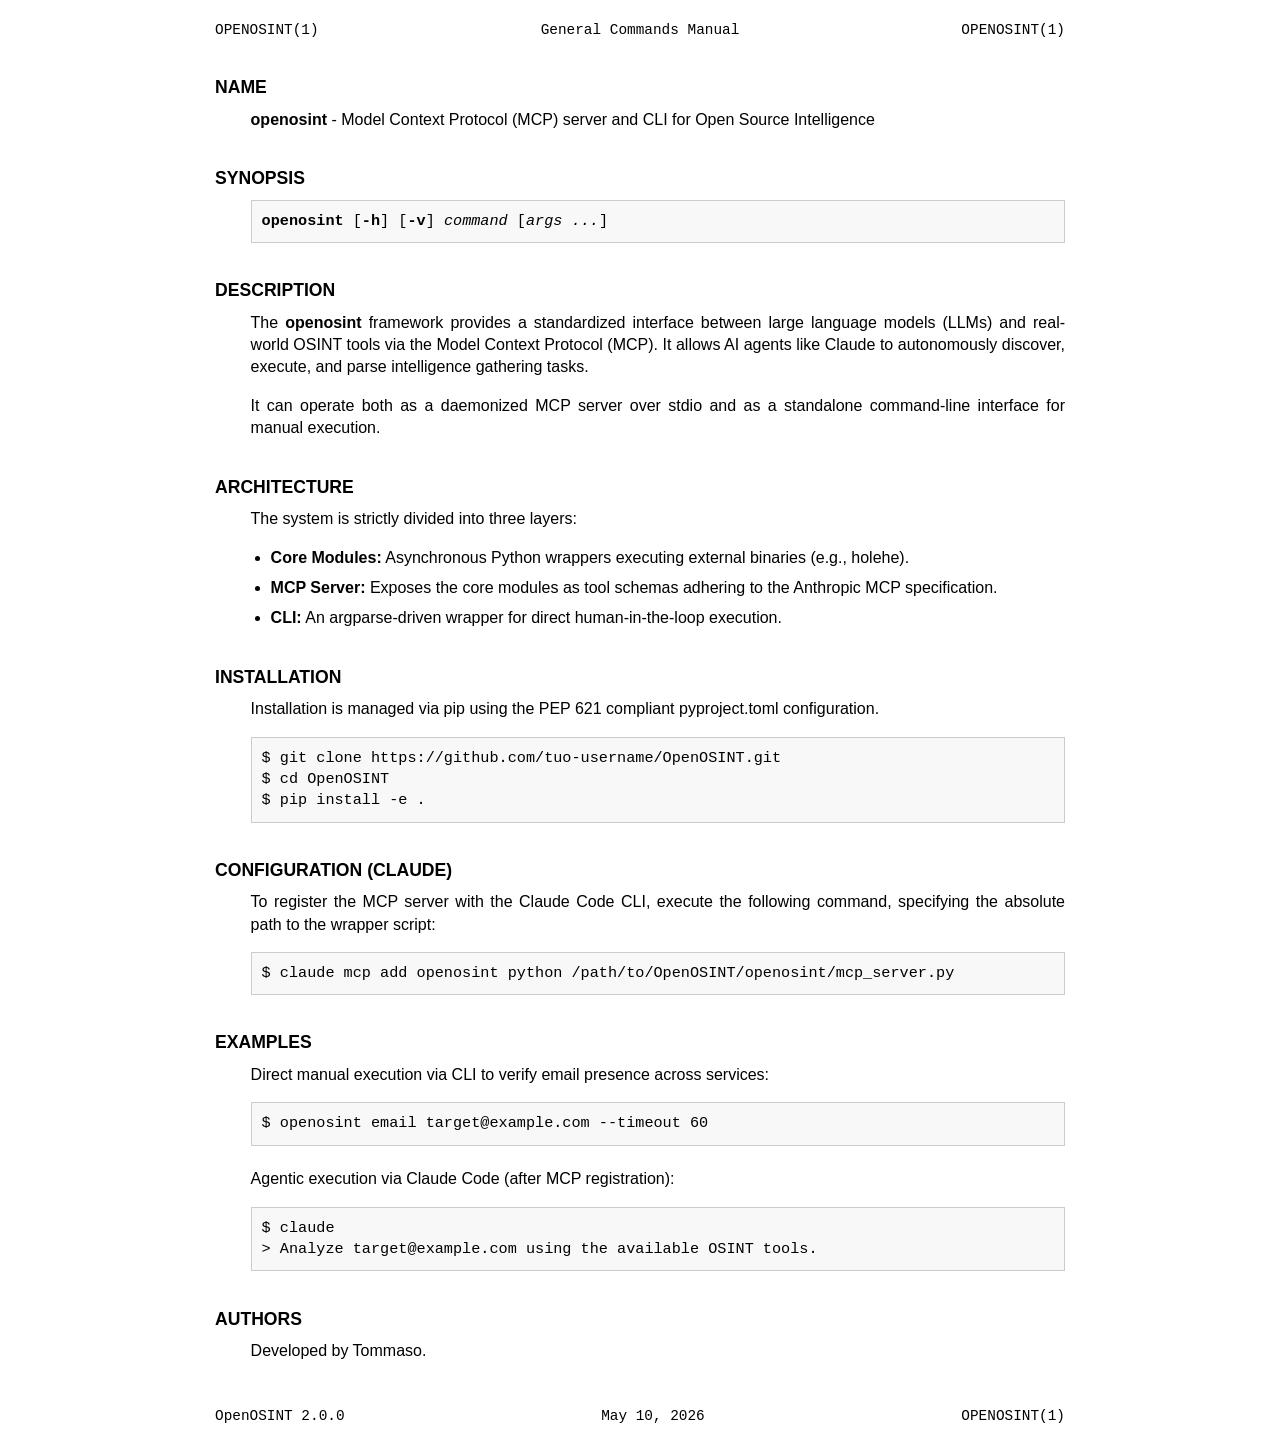
==== docs/index.html @ 4bb1faf2 "*" ====
<!DOCTYPE html>
<html lang="en">
<head>
    <meta charset="UTF-8">
    <meta name="viewport" content="width=device-width, initial-scale=1.0">
    <title>openosint(1) - General Commands Manual</title>
    <link rel="stylesheet" href="style.css">
</head>
<body>
    <div class="container">
        <div class="header">
            <span class="left">OPENOSINT(1)</span>
            <span class="center">General Commands Manual</span>
            <span class="right">OPENOSINT(1)</span>
        </div>

        <h2>NAME</h2>
        <div class="section-content">
            <p><strong>openosint</strong> - Model Context Protocol (MCP) server and CLI for Open Source Intelligence</p>
        </div>

        <h2>SYNOPSIS</h2>
        <div class="section-content">
            <pre><strong>openosint</strong> [<strong>-h</strong>] [<strong>-v</strong>] <em>command</em> [<em>args ...</em>]</pre>
        </div>

        <h2>DESCRIPTION</h2>
        <div class="section-content">
            <p>The <strong>openosint</strong> framework provides a standardized interface between large language models (LLMs) and real-world OSINT tools via the Model Context Protocol (MCP). It allows AI agents like Claude to autonomously discover, execute, and parse intelligence gathering tasks.</p>
            <p>It can operate both as a daemonized MCP server over stdio and as a standalone command-line interface for manual execution.</p>
        </div>

        <h2>ARCHITECTURE</h2>
        <div class="section-content">
            <p>The system is strictly divided into three layers:</p>
            <ul>
                <li><strong>Core Modules:</strong> Asynchronous Python wrappers executing external binaries (e.g., holehe).</li>
                <li><strong>MCP Server:</strong> Exposes the core modules as tool schemas adhering to the Anthropic MCP specification.</li>
                <li><strong>CLI:</strong> An argparse-driven wrapper for direct human-in-the-loop execution.</li>
            </ul>
        </div>

        <h2>INSTALLATION</h2>
        <div class="section-content">
            <p>Installation is managed via pip using the PEP 621 compliant pyproject.toml configuration.</p>
            <pre>$ git clone https://github.com/tuo-username/OpenOSINT.git
$ cd OpenOSINT
$ pip install -e .</pre>
        </div>

        <h2>CONFIGURATION (CLAUDE)</h2>
        <div class="section-content">
            <p>To register the MCP server with the Claude Code CLI, execute the following command, specifying the absolute path to the wrapper script:</p>
            <pre>$ claude mcp add openosint python /path/to/OpenOSINT/openosint/mcp_server.py</pre>
        </div>

        <h2>EXAMPLES</h2>
        <div class="section-content">
            <p>Direct manual execution via CLI to verify email presence across services:</p>
            <pre>$ openosint email target@example.com --timeout 60</pre>
            <p>Agentic execution via Claude Code (after MCP registration):</p>
            <pre>$ claude
> Analyze target@example.com using the available OSINT tools.</pre>
        </div>

        <h2>AUTHORS</h2>
        <div class="section-content">
            <p>Developed by Tommaso.</p>
        </div>

        <div class="footer">
            <span class="left">OpenOSINT 2.0.0</span>
            <span class="center">May 10, 2026</span>
            <span class="right">OPENOSINT(1)</span>
        </div>
    </div>
</body>
</html>
---- docs/style.css ----
/* Minimalist Technical Documentation Style */

body {
    background-color: #ffffff;
    color: #000000;
    font-family: -apple-system, BlinkMacSystemFont, "Segoe UI", Roboto, Helvetica, Arial, sans-serif;
    line-height: 1.4;
    margin: 0;
    padding: 20px;
    font-size: 16px;
}

.container {
    max-width: 850px;
    margin: 0 auto;
}

/* Header & Footer mimicking man page layout */
.header, .footer {
    display: flex;
    justify-content: space-between;
    font-family: monospace;
    font-size: 0.9em;
    margin-bottom: 2em;
}

.footer {
    margin-top: 3em;
    margin-bottom: 0;
}

h2 {
    font-size: 1.1em;
    text-transform: uppercase;
    margin-top: 2em;
    margin-bottom: 0.5em;
    font-weight: bold;
}

.section-content {
    margin-left: 4ch; /* Standard 4-character indentation */
}

p {
    margin-top: 0;
    margin-bottom: 1em;
    text-align: justify;
}

ul {
    margin-top: 0;
    margin-bottom: 1em;
    padding-left: 20px;
}

li {
    margin-bottom: 0.5em;
}

/* Code and Preformatted text */
pre, code {
    font-family: Consolas, "Courier New", Courier, monospace;
    font-size: 0.95em;
}

pre {
    background-color: #f8f8f8;
    border: 1px solid #cccccc;
    padding: 10px;
    overflow-x: auto;
    margin-top: 0.5em;
    margin-bottom: 1.5em;
}

strong {
    font-weight: bold;
}

em {
    font-style: italic;
}

/* Dark mode support for terminal users */
@media (prefers-color-scheme: dark) {
    body {
        background-color: #121212;
        color: #e0e0e0;
    }
    
    pre {
        background-color: #1e1e1e;
        border-color: #444444;
        color: #d4d4d4;
    }
}
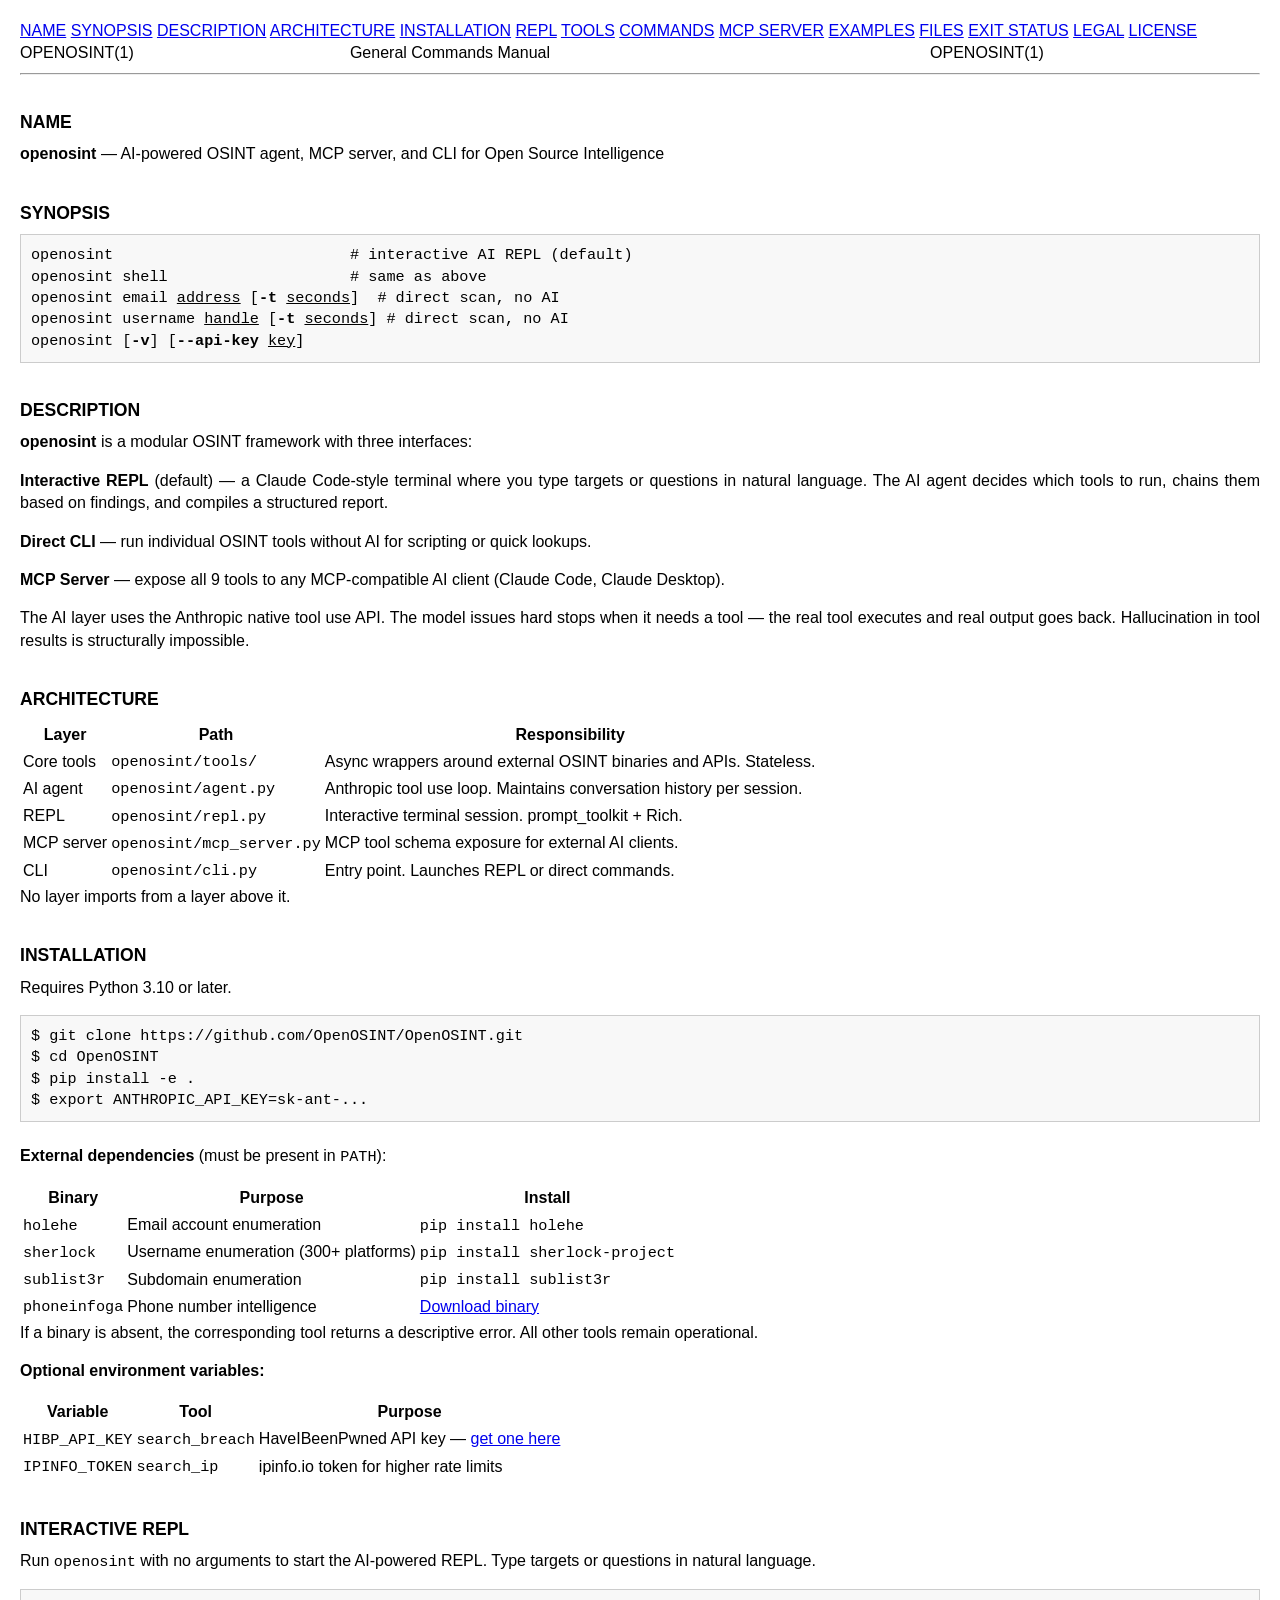
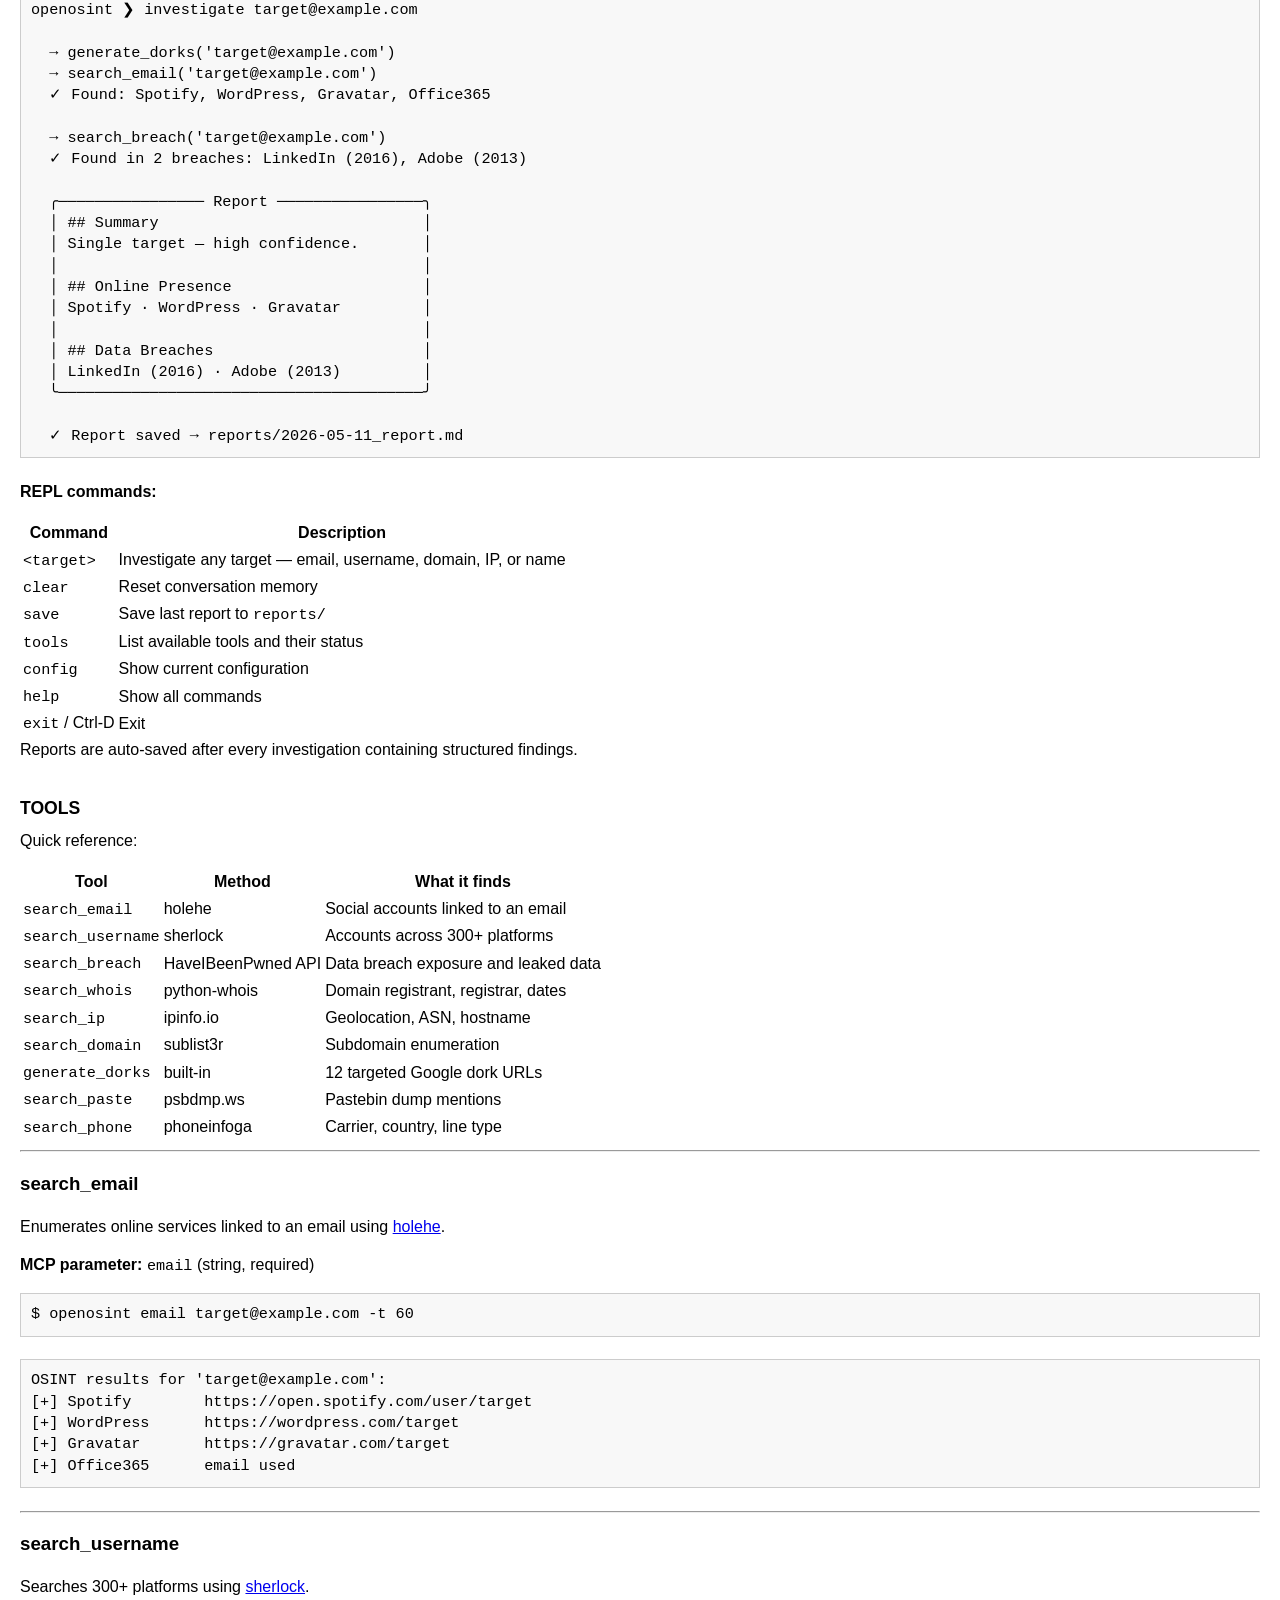
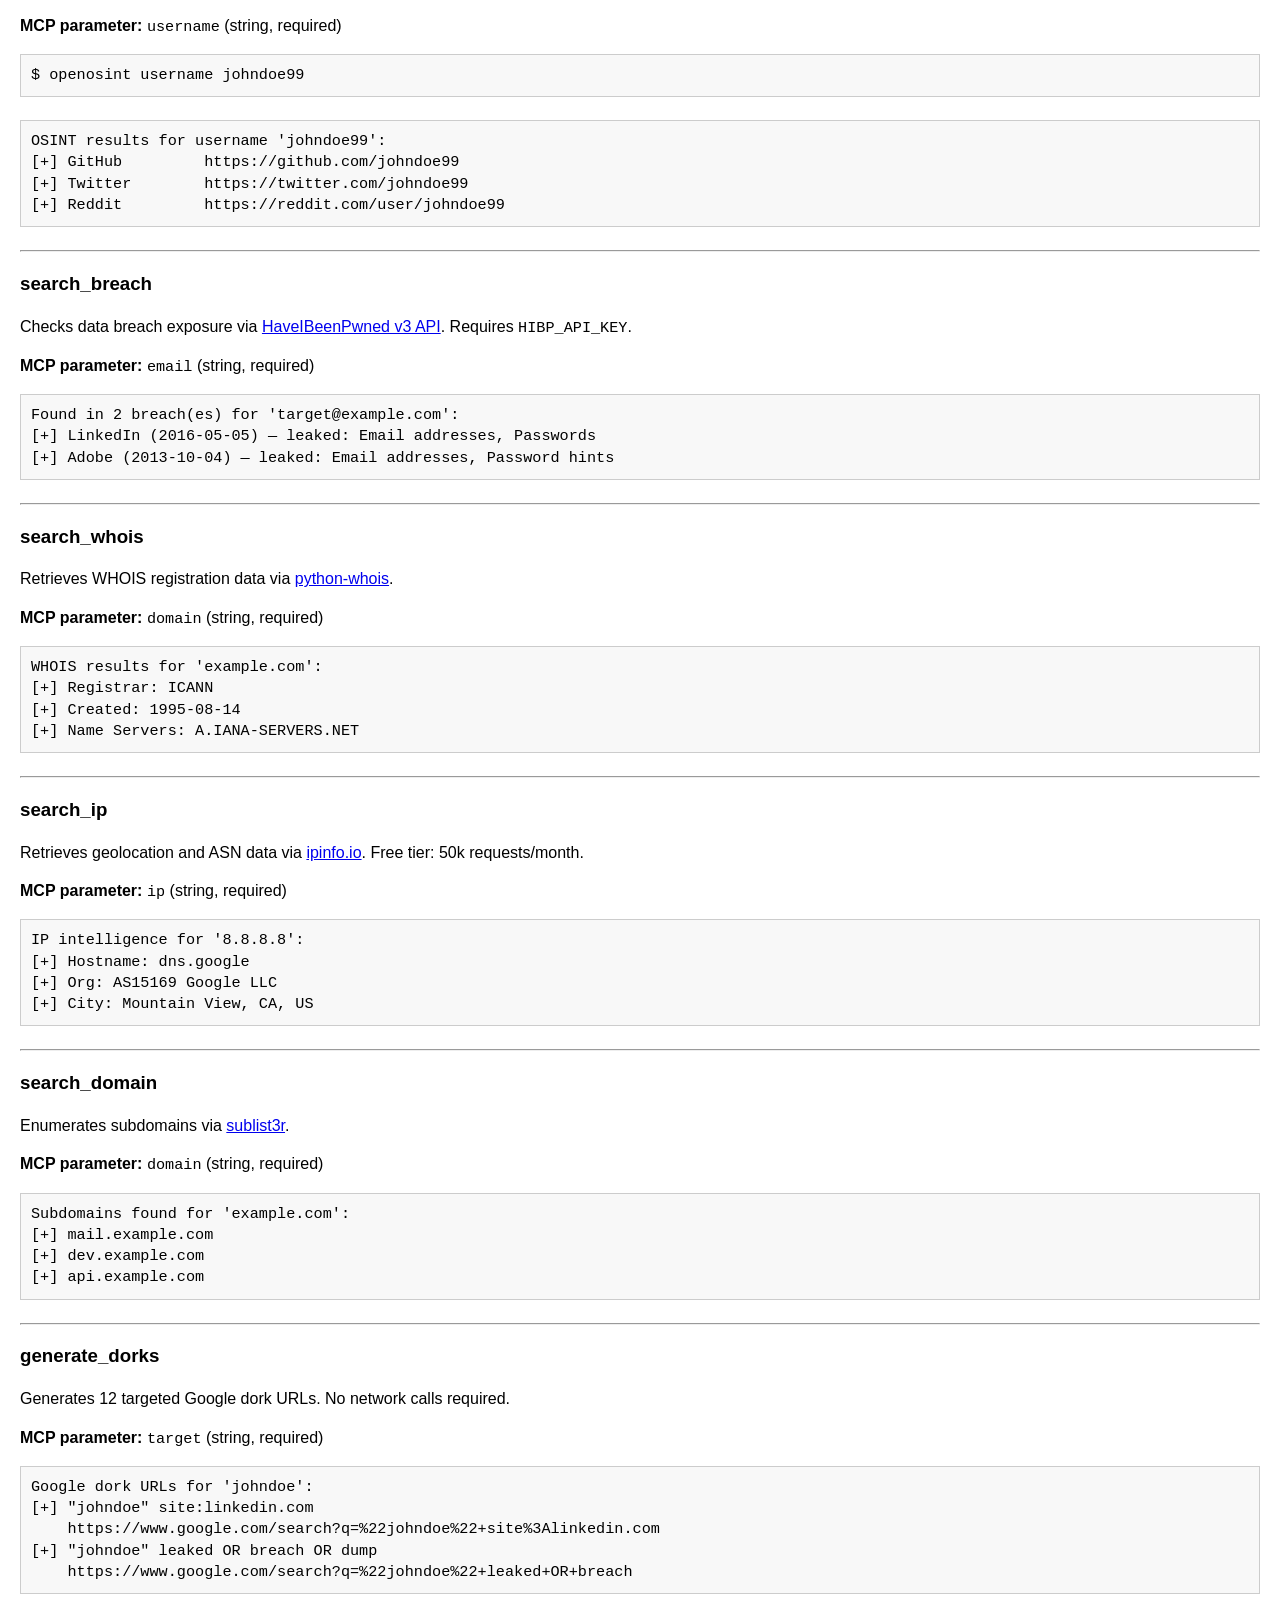
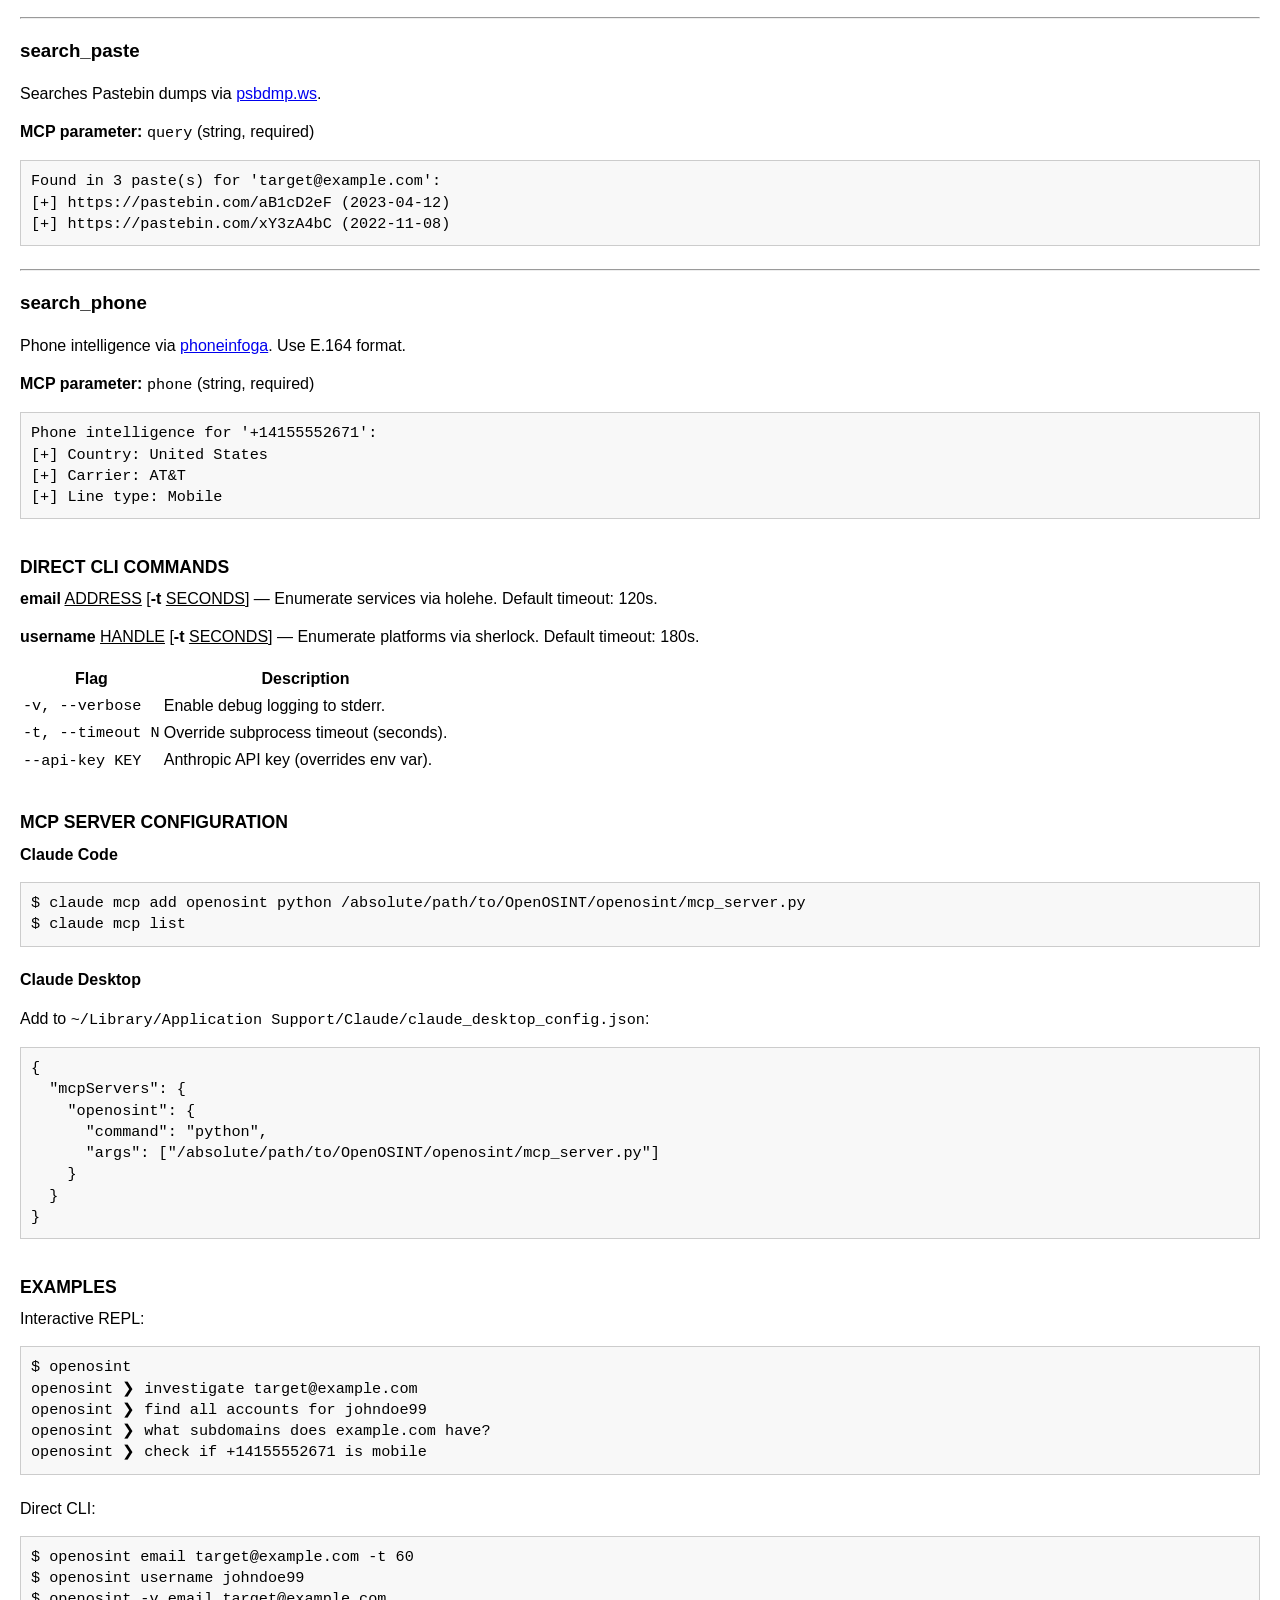
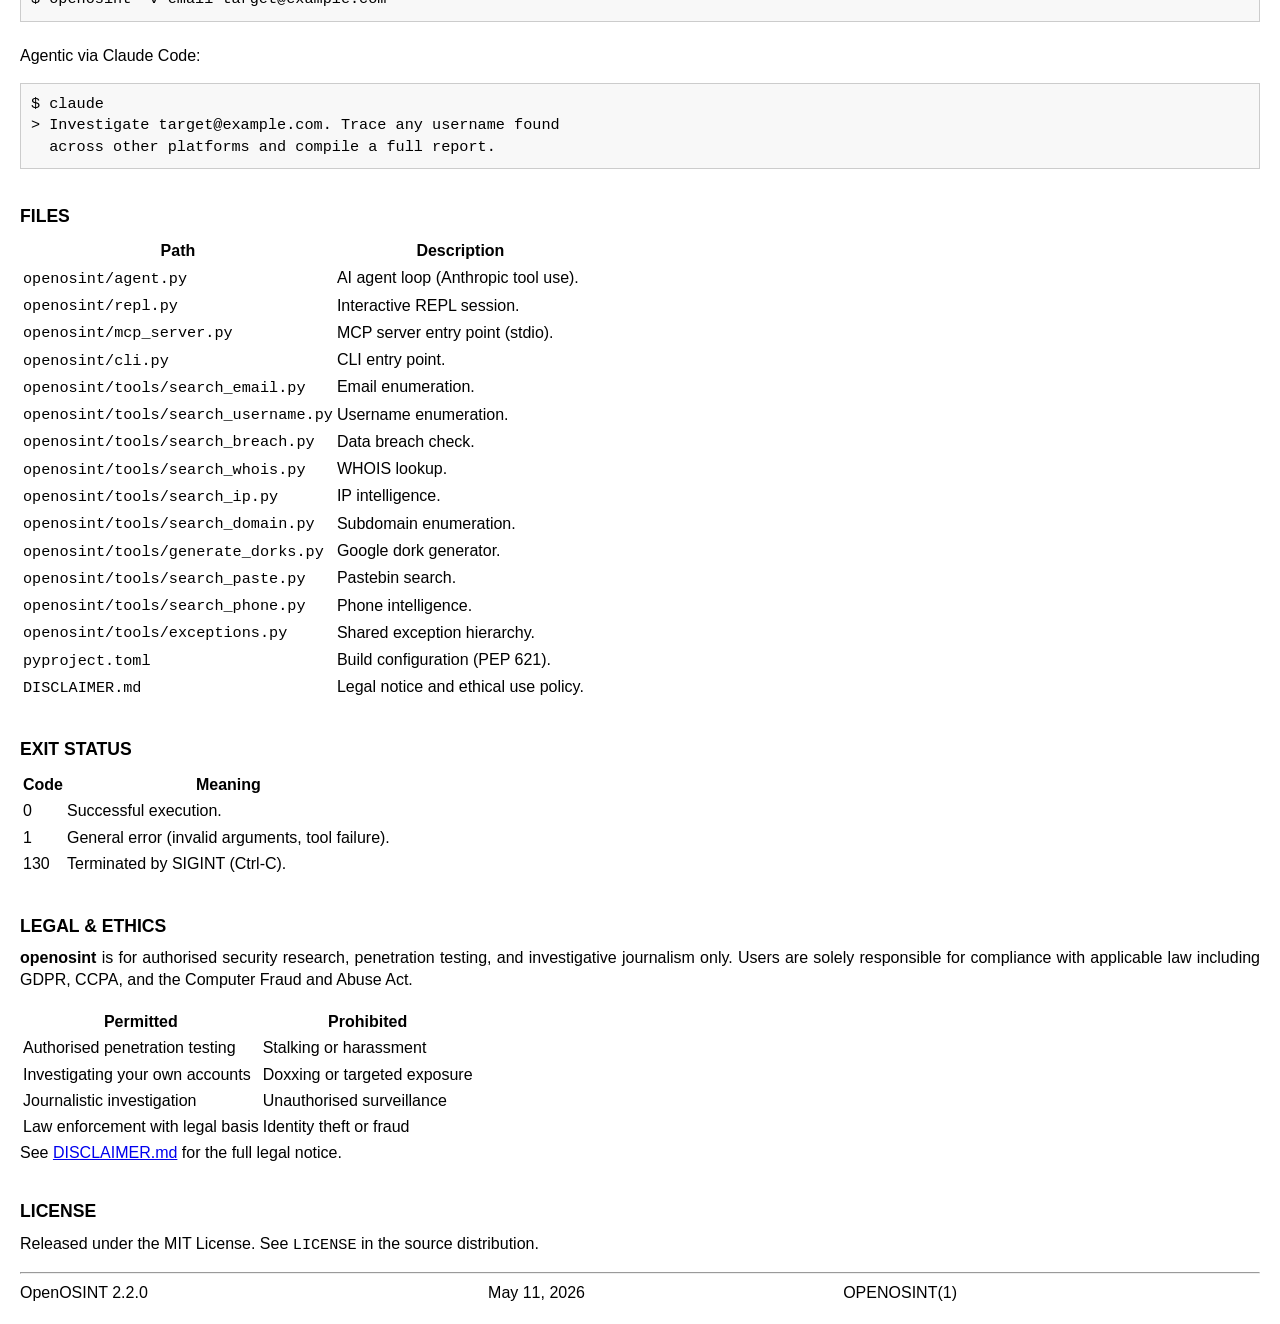
==== commit e5dd0261: "docs: update to v2.2.0 — REPL + 9 tools documented" ====
--- a/docs/index.html
+++ b/docs/index.html
@@ -1,78 +1,360 @@
 <!DOCTYPE html>
 <html lang="en">
 <head>
-    <meta charset="UTF-8">
-    <meta name="viewport" content="width=device-width, initial-scale=1.0">
-    <title>openosint(1) - General Commands Manual</title>
-    <link rel="stylesheet" href="style.css">
+<meta charset="UTF-8">
+<meta name="viewport" content="width=device-width, initial-scale=1.0">
+<title>openosint(1)</title>
+<meta name="description" content="OpenOSINT 2.2.0 — AI-powered OSINT agent, MCP server, and CLI. 9 tools, interactive REPL, autonomous investigations.">
+<link rel="icon" type="image/svg+xml" href="logo.svg">
+<link rel="stylesheet" href="style.css">
 </head>
 <body>
-    <div class="container">
-        <div class="header">
-            <span class="left">OPENOSINT(1)</span>
-            <span class="center">General Commands Manual</span>
-            <span class="right">OPENOSINT(1)</span>
-        </div>
-
-        <h2>NAME</h2>
-        <div class="section-content">
-            <p><strong>openosint</strong> - Model Context Protocol (MCP) server and CLI for Open Source Intelligence</p>
-        </div>
-
-        <h2>SYNOPSIS</h2>
-        <div class="section-content">
-            <pre><strong>openosint</strong> [<strong>-h</strong>] [<strong>-v</strong>] <em>command</em> [<em>args ...</em>]</pre>
-        </div>
-
-        <h2>DESCRIPTION</h2>
-        <div class="section-content">
-            <p>The <strong>openosint</strong> framework provides a standardized interface between large language models (LLMs) and real-world OSINT tools via the Model Context Protocol (MCP). It allows AI agents like Claude to autonomously discover, execute, and parse intelligence gathering tasks.</p>
-            <p>It can operate both as a daemonized MCP server over stdio and as a standalone command-line interface for manual execution.</p>
-        </div>
-
-        <h2>ARCHITECTURE</h2>
-        <div class="section-content">
-            <p>The system is strictly divided into three layers:</p>
-            <ul>
-                <li><strong>Core Modules:</strong> Asynchronous Python wrappers executing external binaries (e.g., holehe).</li>
-                <li><strong>MCP Server:</strong> Exposes the core modules as tool schemas adhering to the Anthropic MCP specification.</li>
-                <li><strong>CLI:</strong> An argparse-driven wrapper for direct human-in-the-loop execution.</li>
-            </ul>
-        </div>
-
-        <h2>INSTALLATION</h2>
-        <div class="section-content">
-            <p>Installation is managed via pip using the PEP 621 compliant pyproject.toml configuration.</p>
-            <pre>$ git clone https://github.com/tuo-username/OpenOSINT.git
+<div id="nav">
+<a href="#name">NAME</a>
+<a href="#synopsis">SYNOPSIS</a>
+<a href="#description">DESCRIPTION</a>
+<a href="#architecture">ARCHITECTURE</a>
+<a href="#installation">INSTALLATION</a>
+<a href="#repl">REPL</a>
+<a href="#tools">TOOLS</a>
+<a href="#commands">COMMANDS</a>
+<a href="#mcp">MCP SERVER</a>
+<a href="#examples">EXAMPLES</a>
+<a href="#files">FILES</a>
+<a href="#exit">EXIT STATUS</a>
+<a href="#legal">LEGAL</a>
+<a href="#license">LICENSE</a>
+</div>
+
+<div id="content">
+
+<div id="masthead">
+<table width="100%" cellpadding="0" cellspacing="0" border="0">
+<tr>
+<td class="mhead-l">OPENOSINT(1)</td>
+<td class="mhead-c">General Commands Manual</td>
+<td class="mhead-r">OPENOSINT(1)</td>
+</tr>
+</table>
+</div>
+
+<hr>
+
+<h2 id="name">NAME</h2>
+<div class="indent">
+<p><b>openosint</b> &mdash; AI-powered OSINT agent, MCP server, and CLI for Open Source Intelligence</p>
+</div>
+
+<h2 id="synopsis">SYNOPSIS</h2>
+<div class="indent">
+<pre>openosint                          # interactive AI REPL (default)
+openosint shell                    # same as above
+openosint email <u>address</u> [<b>-t</b> <u>seconds</u>]  # direct scan, no AI
+openosint username <u>handle</u> [<b>-t</b> <u>seconds</u>] # direct scan, no AI
+openosint [<b>-v</b>] [<b>--api-key</b> <u>key</u>]</pre>
+</div>
+
+<h2 id="description">DESCRIPTION</h2>
+<div class="indent">
+<p><b>openosint</b> is a modular OSINT framework with three interfaces:</p>
+<p><b>Interactive REPL</b> (default) &mdash; a Claude Code-style terminal where you type targets or questions in natural language. The AI agent decides which tools to run, chains them based on findings, and compiles a structured report.</p>
+<p><b>Direct CLI</b> &mdash; run individual OSINT tools without AI for scripting or quick lookups.</p>
+<p><b>MCP Server</b> &mdash; expose all 9 tools to any MCP-compatible AI client (Claude Code, Claude Desktop).</p>
+<p>The AI layer uses the Anthropic native tool use API. The model issues hard stops when it needs a tool — the real tool executes and real output goes back. Hallucination in tool results is structurally impossible.</p>
+</div>
+
+<h2 id="architecture">ARCHITECTURE</h2>
+<div class="indent">
+<table>
+<tr><th>Layer</th><th>Path</th><th>Responsibility</th></tr>
+<tr><td>Core tools</td><td><code>openosint/tools/</code></td><td>Async wrappers around external OSINT binaries and APIs. Stateless.</td></tr>
+<tr><td>AI agent</td><td><code>openosint/agent.py</code></td><td>Anthropic tool use loop. Maintains conversation history per session.</td></tr>
+<tr><td>REPL</td><td><code>openosint/repl.py</code></td><td>Interactive terminal session. prompt_toolkit + Rich.</td></tr>
+<tr><td>MCP server</td><td><code>openosint/mcp_server.py</code></td><td>MCP tool schema exposure for external AI clients.</td></tr>
+<tr><td>CLI</td><td><code>openosint/cli.py</code></td><td>Entry point. Launches REPL or direct commands.</td></tr>
+</table>
+<p>No layer imports from a layer above it.</p>
+</div>
+
+<h2 id="installation">INSTALLATION</h2>
+<div class="indent">
+<p>Requires Python 3.10 or later.</p>
+<pre>$ git clone https://github.com/OpenOSINT/OpenOSINT.git
 $ cd OpenOSINT
-$ pip install -e .</pre>
-        </div>
-
-        <h2>CONFIGURATION (CLAUDE)</h2>
-        <div class="section-content">
-            <p>To register the MCP server with the Claude Code CLI, execute the following command, specifying the absolute path to the wrapper script:</p>
-            <pre>$ claude mcp add openosint python /path/to/OpenOSINT/openosint/mcp_server.py</pre>
-        </div>
-
-        <h2>EXAMPLES</h2>
-        <div class="section-content">
-            <p>Direct manual execution via CLI to verify email presence across services:</p>
-            <pre>$ openosint email target@example.com --timeout 60</pre>
-            <p>Agentic execution via Claude Code (after MCP registration):</p>
-            <pre>$ claude
-> Analyze target@example.com using the available OSINT tools.</pre>
-        </div>
-
-        <h2>AUTHORS</h2>
-        <div class="section-content">
-            <p>Developed by Tommaso.</p>
-        </div>
-
-        <div class="footer">
-            <span class="left">OpenOSINT 2.0.0</span>
-            <span class="center">May 10, 2026</span>
-            <span class="right">OPENOSINT(1)</span>
-        </div>
-    </div>
+$ pip install -e .
+$ export ANTHROPIC_API_KEY=sk-ant-...</pre>
+
+<p><b>External dependencies</b> (must be present in <code>PATH</code>):</p>
+<table>
+<tr><th>Binary</th><th>Purpose</th><th>Install</th></tr>
+<tr><td><code>holehe</code></td><td>Email account enumeration</td><td><code>pip install holehe</code></td></tr>
+<tr><td><code>sherlock</code></td><td>Username enumeration (300+ platforms)</td><td><code>pip install sherlock-project</code></td></tr>
+<tr><td><code>sublist3r</code></td><td>Subdomain enumeration</td><td><code>pip install sublist3r</code></td></tr>
+<tr><td><code>phoneinfoga</code></td><td>Phone number intelligence</td><td><a href="https://github.com/sundowndev/phoneinfoga/releases" target="_blank" rel="noopener">Download binary</a></td></tr>
+</table>
+<p>If a binary is absent, the corresponding tool returns a descriptive error. All other tools remain operational.</p>
+
+<p><b>Optional environment variables:</b></p>
+<table>
+<tr><th>Variable</th><th>Tool</th><th>Purpose</th></tr>
+<tr><td><code>HIBP_API_KEY</code></td><td><code>search_breach</code></td><td>HaveIBeenPwned API key &mdash; <a href="https://haveibeenpwned.com/API/Key" target="_blank" rel="noopener">get one here</a></td></tr>
+<tr><td><code>IPINFO_TOKEN</code></td><td><code>search_ip</code></td><td>ipinfo.io token for higher rate limits</td></tr>
+</table>
+</div>
+
+<h2 id="repl">INTERACTIVE REPL</h2>
+<div class="indent">
+<p>Run <code>openosint</code> with no arguments to start the AI-powered REPL. Type targets or questions in natural language.</p>
+<pre>openosint ❯ investigate target@example.com
+
+  → generate_dorks('target@example.com')
+  → search_email('target@example.com')
+  ✓ Found: Spotify, WordPress, Gravatar, Office365
+
+  → search_breach('target@example.com')
+  ✓ Found in 2 breaches: LinkedIn (2016), Adobe (2013)
+
+  ╭──────────────── Report ────────────────╮
+  │ ## Summary                             │
+  │ Single target — high confidence.       │
+  │                                        │
+  │ ## Online Presence                     │
+  │ Spotify · WordPress · Gravatar         │
+  │                                        │
+  │ ## Data Breaches                       │
+  │ LinkedIn (2016) · Adobe (2013)         │
+  ╰────────────────────────────────────────╯
+
+  ✓ Report saved → reports/2026-05-11_report.md</pre>
+
+<p><b>REPL commands:</b></p>
+<table>
+<tr><th>Command</th><th>Description</th></tr>
+<tr><td><code>&lt;target&gt;</code></td><td>Investigate any target — email, username, domain, IP, or name</td></tr>
+<tr><td><code>clear</code></td><td>Reset conversation memory</td></tr>
+<tr><td><code>save</code></td><td>Save last report to <code>reports/</code></td></tr>
+<tr><td><code>tools</code></td><td>List available tools and their status</td></tr>
+<tr><td><code>config</code></td><td>Show current configuration</td></tr>
+<tr><td><code>help</code></td><td>Show all commands</td></tr>
+<tr><td><code>exit</code> / Ctrl-D</td><td>Exit</td></tr>
+</table>
+<p>Reports are auto-saved after every investigation containing structured findings.</p>
+</div>
+
+<h2 id="tools">TOOLS</h2>
+<div class="indent">
+
+<p>Quick reference:</p>
+<table>
+<tr><th>Tool</th><th>Method</th><th>What it finds</th></tr>
+<tr><td><code>search_email</code></td><td>holehe</td><td>Social accounts linked to an email</td></tr>
+<tr><td><code>search_username</code></td><td>sherlock</td><td>Accounts across 300+ platforms</td></tr>
+<tr><td><code>search_breach</code></td><td>HaveIBeenPwned API</td><td>Data breach exposure and leaked data</td></tr>
+<tr><td><code>search_whois</code></td><td>python-whois</td><td>Domain registrant, registrar, dates</td></tr>
+<tr><td><code>search_ip</code></td><td>ipinfo.io</td><td>Geolocation, ASN, hostname</td></tr>
+<tr><td><code>search_domain</code></td><td>sublist3r</td><td>Subdomain enumeration</td></tr>
+<tr><td><code>generate_dorks</code></td><td>built-in</td><td>12 targeted Google dork URLs</td></tr>
+<tr><td><code>search_paste</code></td><td>psbdmp.ws</td><td>Pastebin dump mentions</td></tr>
+<tr><td><code>search_phone</code></td><td>phoneinfoga</td><td>Carrier, country, line type</td></tr>
+</table>
+
+<hr>
+<h3>search_email</h3>
+<p>Enumerates online services linked to an email using <a href="https://github.com/megadose/holehe" target="_blank" rel="noopener">holehe</a>.</p>
+<p><b>MCP parameter:</b> <code>email</code> (string, required)</p>
+<pre>$ openosint email target@example.com -t 60</pre>
+<pre>OSINT results for 'target@example.com':
+[+] Spotify        https://open.spotify.com/user/target
+[+] WordPress      https://wordpress.com/target
+[+] Gravatar       https://gravatar.com/target
+[+] Office365      email used</pre>
+
+<hr>
+<h3>search_username</h3>
+<p>Searches 300+ platforms using <a href="https://github.com/sherlock-project/sherlock" target="_blank" rel="noopener">sherlock</a>.</p>
+<p><b>MCP parameter:</b> <code>username</code> (string, required)</p>
+<pre>$ openosint username johndoe99</pre>
+<pre>OSINT results for username 'johndoe99':
+[+] GitHub         https://github.com/johndoe99
+[+] Twitter        https://twitter.com/johndoe99
+[+] Reddit         https://reddit.com/user/johndoe99</pre>
+
+<hr>
+<h3>search_breach</h3>
+<p>Checks data breach exposure via <a href="https://haveibeenpwned.com/API/v3" target="_blank" rel="noopener">HaveIBeenPwned v3 API</a>. Requires <code>HIBP_API_KEY</code>.</p>
+<p><b>MCP parameter:</b> <code>email</code> (string, required)</p>
+<pre>Found in 2 breach(es) for 'target@example.com':
+[+] LinkedIn (2016-05-05) — leaked: Email addresses, Passwords
+[+] Adobe (2013-10-04) — leaked: Email addresses, Password hints</pre>
+
+<hr>
+<h3>search_whois</h3>
+<p>Retrieves WHOIS registration data via <a href="https://github.com/richardpenman/whois" target="_blank" rel="noopener">python-whois</a>.</p>
+<p><b>MCP parameter:</b> <code>domain</code> (string, required)</p>
+<pre>WHOIS results for 'example.com':
+[+] Registrar: ICANN
+[+] Created: 1995-08-14
+[+] Name Servers: A.IANA-SERVERS.NET</pre>
+
+<hr>
+<h3>search_ip</h3>
+<p>Retrieves geolocation and ASN data via <a href="https://ipinfo.io" target="_blank" rel="noopener">ipinfo.io</a>. Free tier: 50k requests/month.</p>
+<p><b>MCP parameter:</b> <code>ip</code> (string, required)</p>
+<pre>IP intelligence for '8.8.8.8':
+[+] Hostname: dns.google
+[+] Org: AS15169 Google LLC
+[+] City: Mountain View, CA, US</pre>
+
+<hr>
+<h3>search_domain</h3>
+<p>Enumerates subdomains via <a href="https://github.com/aboul3la/Sublist3r" target="_blank" rel="noopener">sublist3r</a>.</p>
+<p><b>MCP parameter:</b> <code>domain</code> (string, required)</p>
+<pre>Subdomains found for 'example.com':
+[+] mail.example.com
+[+] dev.example.com
+[+] api.example.com</pre>
+
+<hr>
+<h3>generate_dorks</h3>
+<p>Generates 12 targeted Google dork URLs. No network calls required.</p>
+<p><b>MCP parameter:</b> <code>target</code> (string, required)</p>
+<pre>Google dork URLs for 'johndoe':
+[+] "johndoe" site:linkedin.com
+    https://www.google.com/search?q=%22johndoe%22+site%3Alinkedin.com
+[+] "johndoe" leaked OR breach OR dump
+    https://www.google.com/search?q=%22johndoe%22+leaked+OR+breach</pre>
+
+<hr>
+<h3>search_paste</h3>
+<p>Searches Pastebin dumps via <a href="https://psbdmp.ws" target="_blank" rel="noopener">psbdmp.ws</a>.</p>
+<p><b>MCP parameter:</b> <code>query</code> (string, required)</p>
+<pre>Found in 3 paste(s) for 'target@example.com':
+[+] https://pastebin.com/aB1cD2eF (2023-04-12)
+[+] https://pastebin.com/xY3zA4bC (2022-11-08)</pre>
+
+<hr>
+<h3>search_phone</h3>
+<p>Phone intelligence via <a href="https://github.com/sundowndev/phoneinfoga" target="_blank" rel="noopener">phoneinfoga</a>. Use E.164 format.</p>
+<p><b>MCP parameter:</b> <code>phone</code> (string, required)</p>
+<pre>Phone intelligence for '+14155552671':
+[+] Country: United States
+[+] Carrier: AT&amp;T
+[+] Line type: Mobile</pre>
+
+</div>
+
+<h2 id="commands">DIRECT CLI COMMANDS</h2>
+<div class="indent">
+<p><b>email</b> <u>ADDRESS</u> [<b>-t</b> <u>SECONDS</u>] &mdash; Enumerate services via holehe. Default timeout: 120s.</p>
+<p><b>username</b> <u>HANDLE</u> [<b>-t</b> <u>SECONDS</u>] &mdash; Enumerate platforms via sherlock. Default timeout: 180s.</p>
+<table>
+<tr><th>Flag</th><th>Description</th></tr>
+<tr><td><code>-v, --verbose</code></td><td>Enable debug logging to stderr.</td></tr>
+<tr><td><code>-t, --timeout N</code></td><td>Override subprocess timeout (seconds).</td></tr>
+<tr><td><code>--api-key KEY</code></td><td>Anthropic API key (overrides env var).</td></tr>
+</table>
+</div>
+
+<h2 id="mcp">MCP SERVER CONFIGURATION</h2>
+<div class="indent">
+<p><b>Claude Code</b></p>
+<pre>$ claude mcp add openosint python /absolute/path/to/OpenOSINT/openosint/mcp_server.py
+$ claude mcp list</pre>
+
+<p><b>Claude Desktop</b></p>
+<p>Add to <code>~/Library/Application Support/Claude/claude_desktop_config.json</code>:</p>
+<pre>{
+  "mcpServers": {
+    "openosint": {
+      "command": "python",
+      "args": ["/absolute/path/to/OpenOSINT/openosint/mcp_server.py"]
+    }
+  }
+}</pre>
+</div>
+
+<h2 id="examples">EXAMPLES</h2>
+<div class="indent">
+<p>Interactive REPL:</p>
+<pre>$ openosint
+openosint ❯ investigate target@example.com
+openosint ❯ find all accounts for johndoe99
+openosint ❯ what subdomains does example.com have?
+openosint ❯ check if +14155552671 is mobile</pre>
+
+<p>Direct CLI:</p>
+<pre>$ openosint email target@example.com -t 60
+$ openosint username johndoe99
+$ openosint -v email target@example.com</pre>
+
+<p>Agentic via Claude Code:</p>
+<pre>$ claude
+&gt; Investigate target@example.com. Trace any username found
+  across other platforms and compile a full report.</pre>
+</div>
+
+<h2 id="files">FILES</h2>
+<div class="indent">
+<table>
+<tr><th>Path</th><th>Description</th></tr>
+<tr><td><code>openosint/agent.py</code></td><td>AI agent loop (Anthropic tool use).</td></tr>
+<tr><td><code>openosint/repl.py</code></td><td>Interactive REPL session.</td></tr>
+<tr><td><code>openosint/mcp_server.py</code></td><td>MCP server entry point (stdio).</td></tr>
+<tr><td><code>openosint/cli.py</code></td><td>CLI entry point.</td></tr>
+<tr><td><code>openosint/tools/search_email.py</code></td><td>Email enumeration.</td></tr>
+<tr><td><code>openosint/tools/search_username.py</code></td><td>Username enumeration.</td></tr>
+<tr><td><code>openosint/tools/search_breach.py</code></td><td>Data breach check.</td></tr>
+<tr><td><code>openosint/tools/search_whois.py</code></td><td>WHOIS lookup.</td></tr>
+<tr><td><code>openosint/tools/search_ip.py</code></td><td>IP intelligence.</td></tr>
+<tr><td><code>openosint/tools/search_domain.py</code></td><td>Subdomain enumeration.</td></tr>
+<tr><td><code>openosint/tools/generate_dorks.py</code></td><td>Google dork generator.</td></tr>
+<tr><td><code>openosint/tools/search_paste.py</code></td><td>Pastebin search.</td></tr>
+<tr><td><code>openosint/tools/search_phone.py</code></td><td>Phone intelligence.</td></tr>
+<tr><td><code>openosint/tools/exceptions.py</code></td><td>Shared exception hierarchy.</td></tr>
+<tr><td><code>pyproject.toml</code></td><td>Build configuration (PEP 621).</td></tr>
+<tr><td><code>DISCLAIMER.md</code></td><td>Legal notice and ethical use policy.</td></tr>
+</table>
+</div>
+
+<h2 id="exit">EXIT STATUS</h2>
+<div class="indent">
+<table>
+<tr><th>Code</th><th>Meaning</th></tr>
+<tr><td>0</td><td>Successful execution.</td></tr>
+<tr><td>1</td><td>General error (invalid arguments, tool failure).</td></tr>
+<tr><td>130</td><td>Terminated by SIGINT (Ctrl-C).</td></tr>
+</table>
+</div>
+
+<h2 id="legal">LEGAL &amp; ETHICS</h2>
+<div class="indent">
+<p><b>openosint</b> is for authorised security research, penetration testing, and investigative journalism only. Users are solely responsible for compliance with applicable law including GDPR, CCPA, and the Computer Fraud and Abuse Act.</p>
+<table>
+<tr><th>Permitted</th><th>Prohibited</th></tr>
+<tr><td>Authorised penetration testing</td><td>Stalking or harassment</td></tr>
+<tr><td>Investigating your own accounts</td><td>Doxxing or targeted exposure</td></tr>
+<tr><td>Journalistic investigation</td><td>Unauthorised surveillance</td></tr>
+<tr><td>Law enforcement with legal basis</td><td>Identity theft or fraud</td></tr>
+</table>
+<p>See <a href="https://github.com/OpenOSINT/OpenOSINT/blob/main/DISCLAIMER.md" target="_blank" rel="noopener">DISCLAIMER.md</a> for the full legal notice.</p>
+</div>
+
+<h2 id="license">LICENSE</h2>
+<div class="indent">
+<p>Released under the MIT License. See <code>LICENSE</code> in the source distribution.</p>
+</div>
+
+<hr>
+<div id="footer">
+<table width="100%" cellpadding="0" cellspacing="0" border="0">
+<tr>
+<td class="mhead-l">OpenOSINT 2.2.0</td>
+<td class="mhead-c">May 11, 2026</td>
+<td class="mhead-r">OPENOSINT(1)</td>
+</tr>
+</table>
+</div>
+
+</div>
 </body>
-</html>+</html>
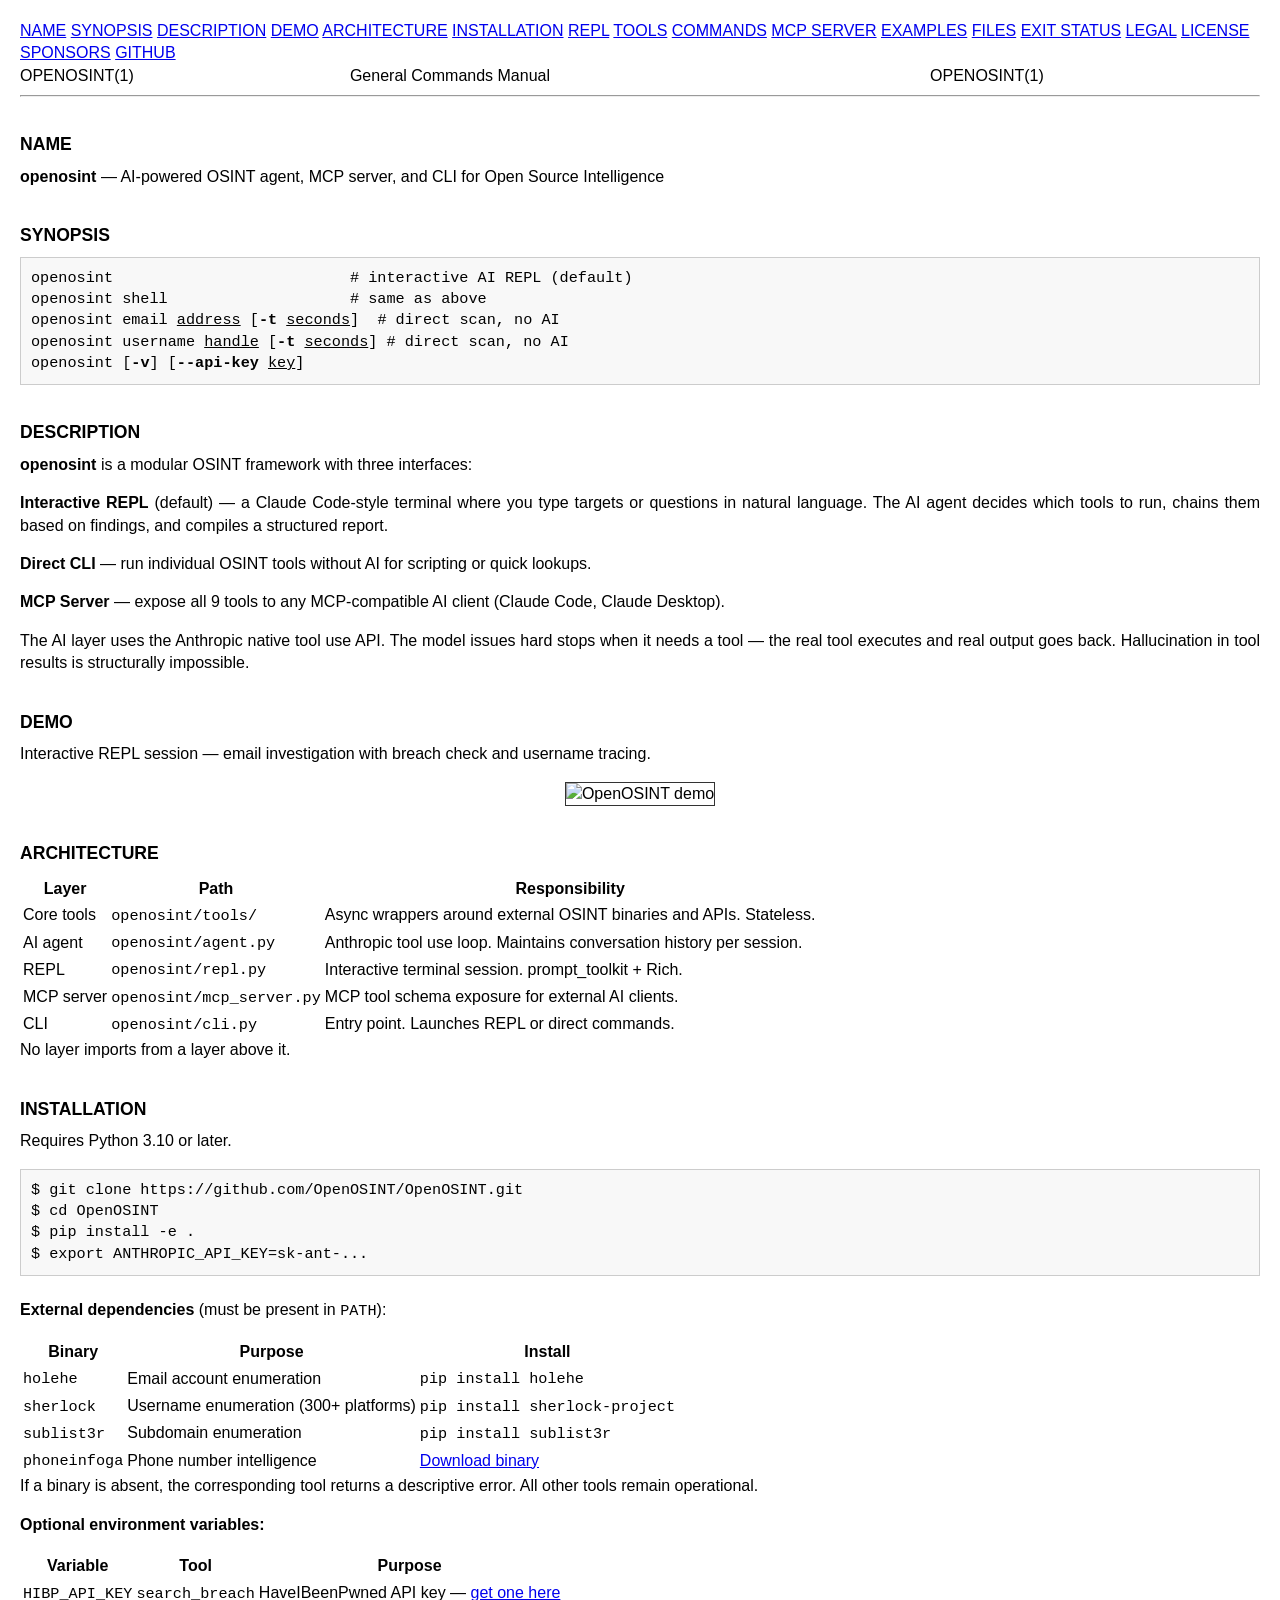
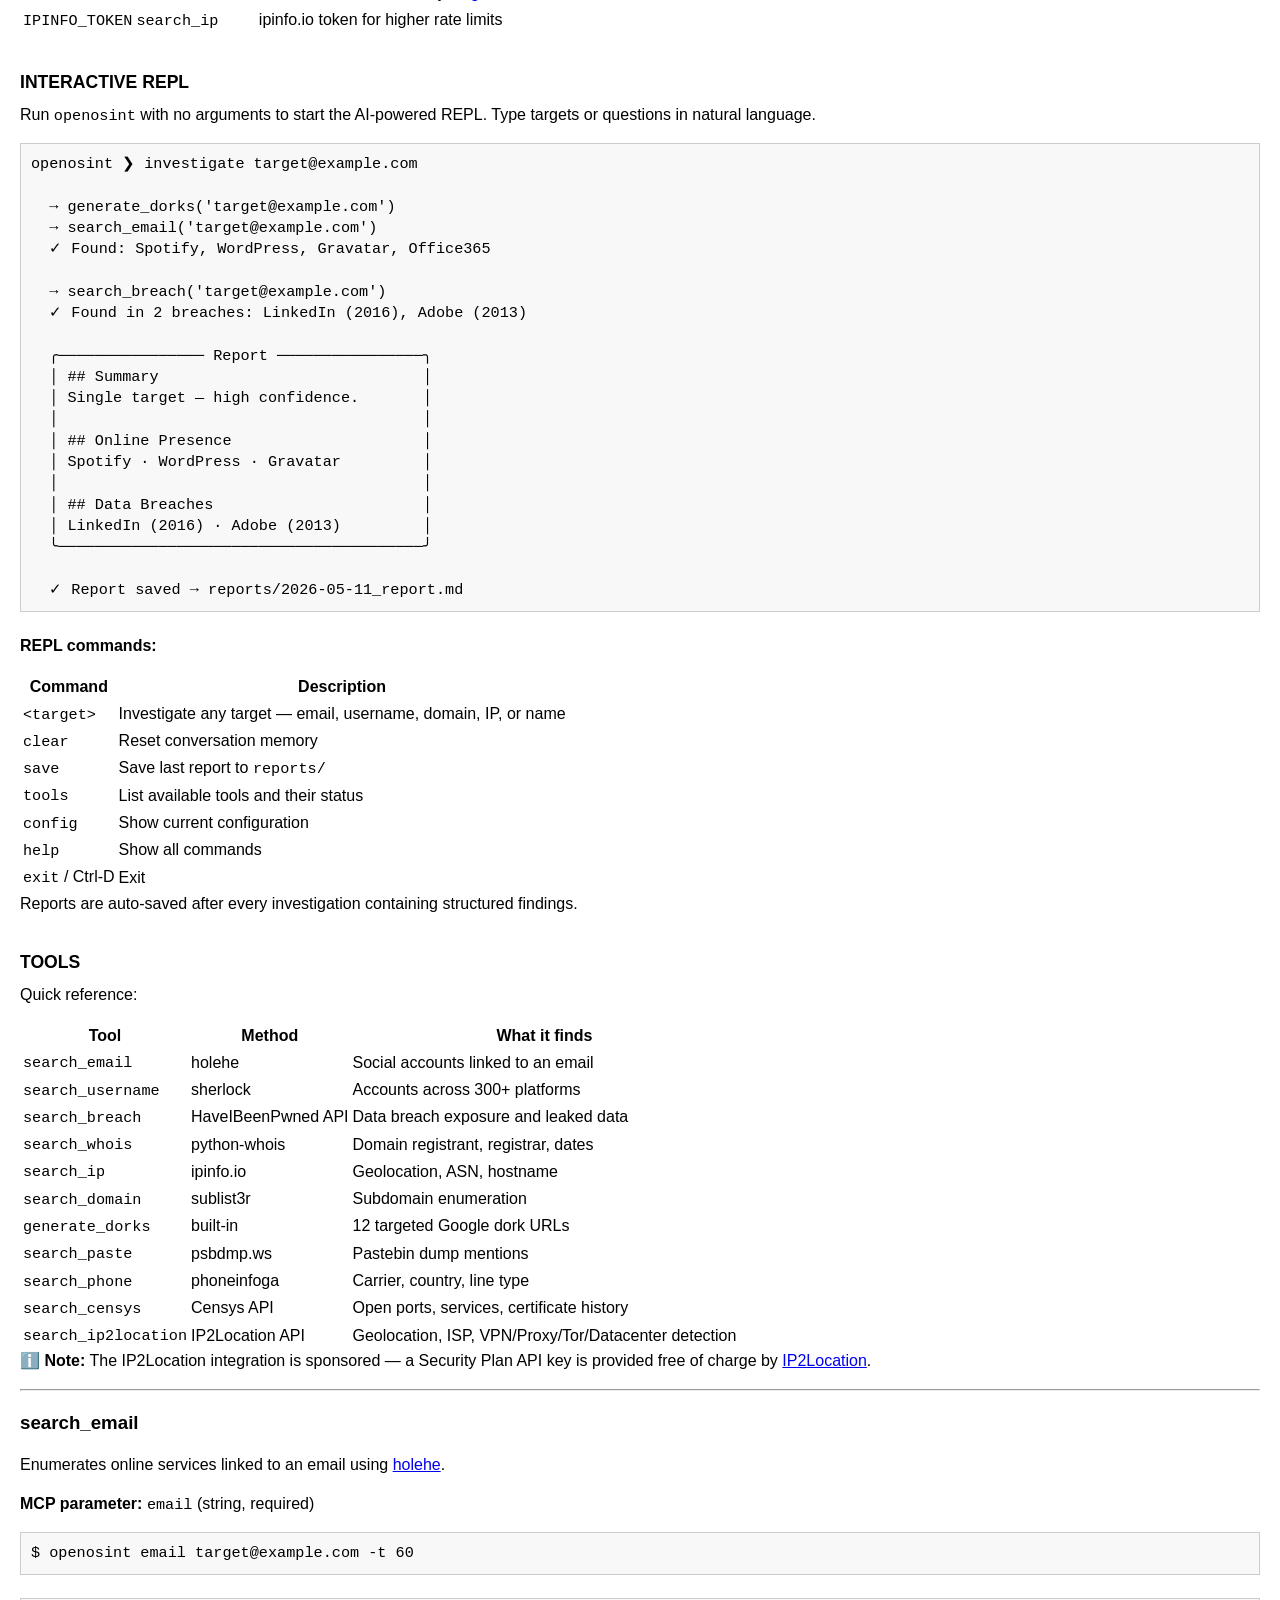
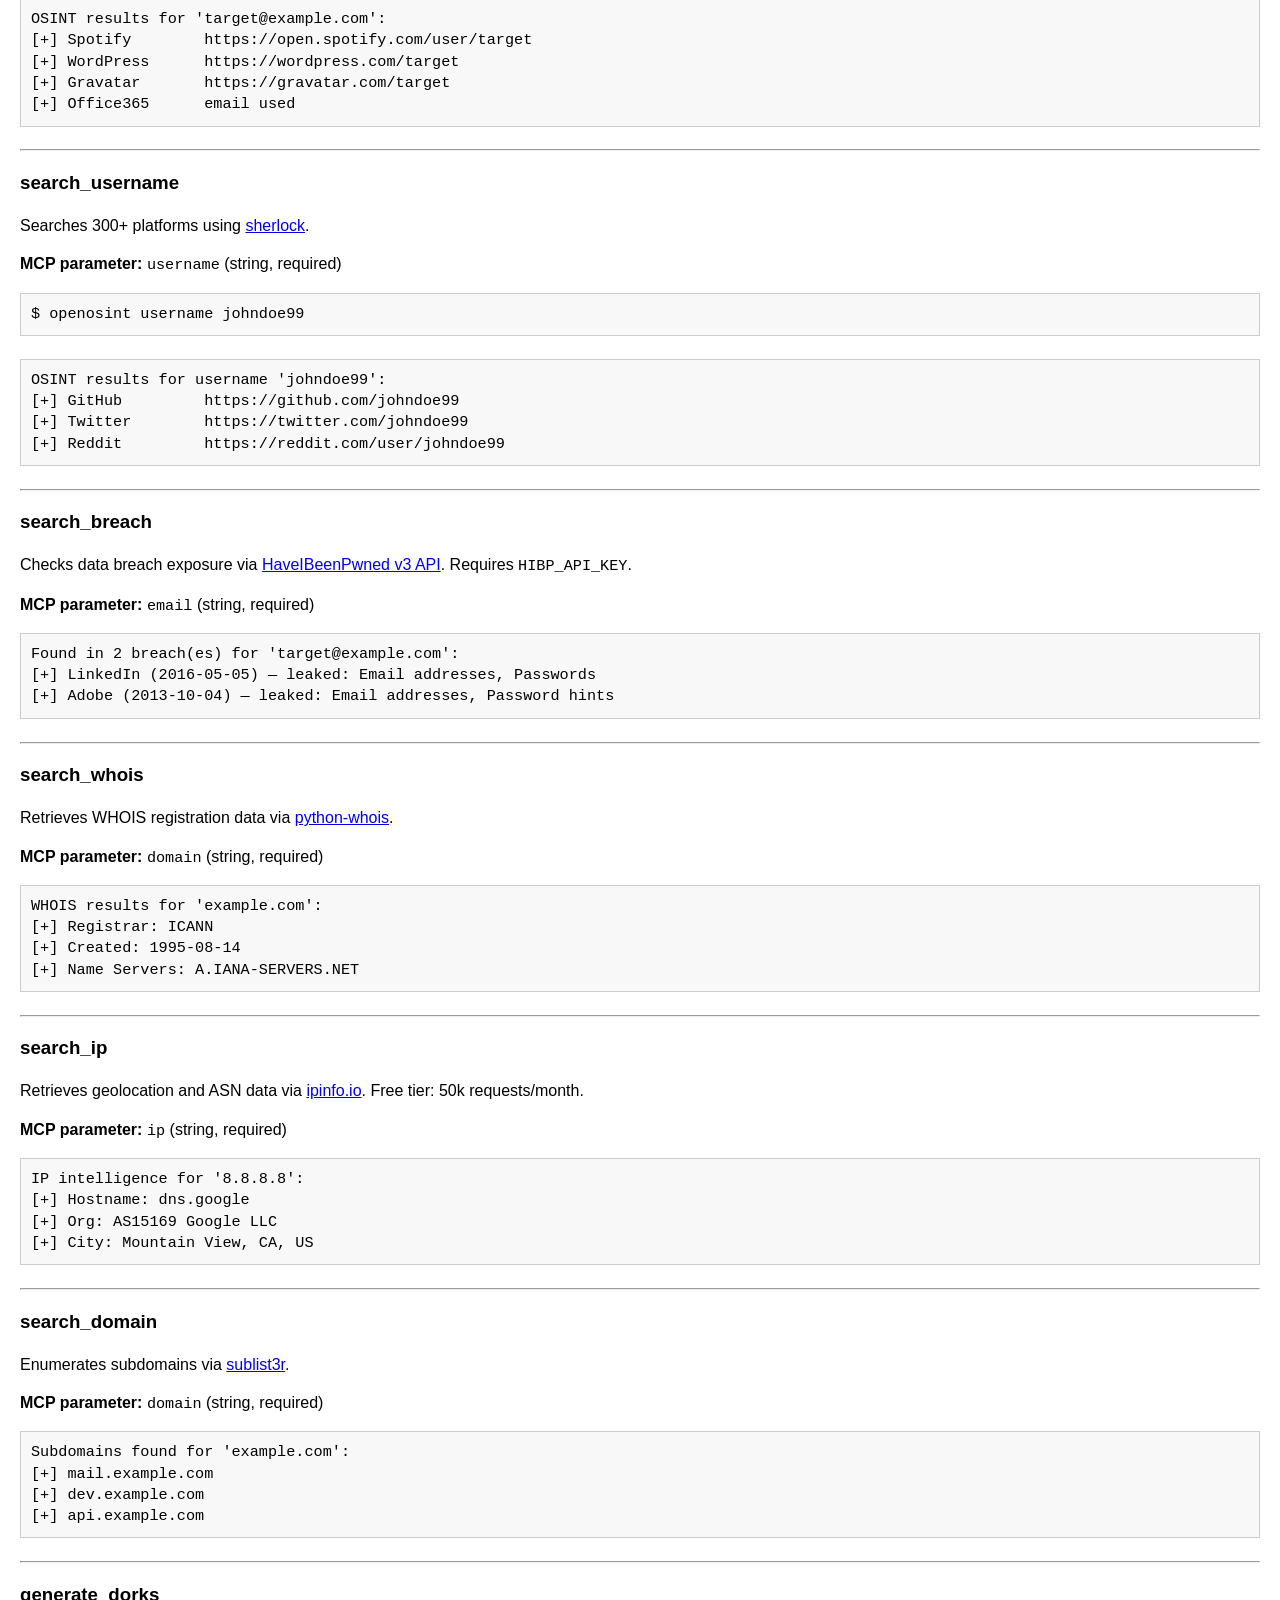
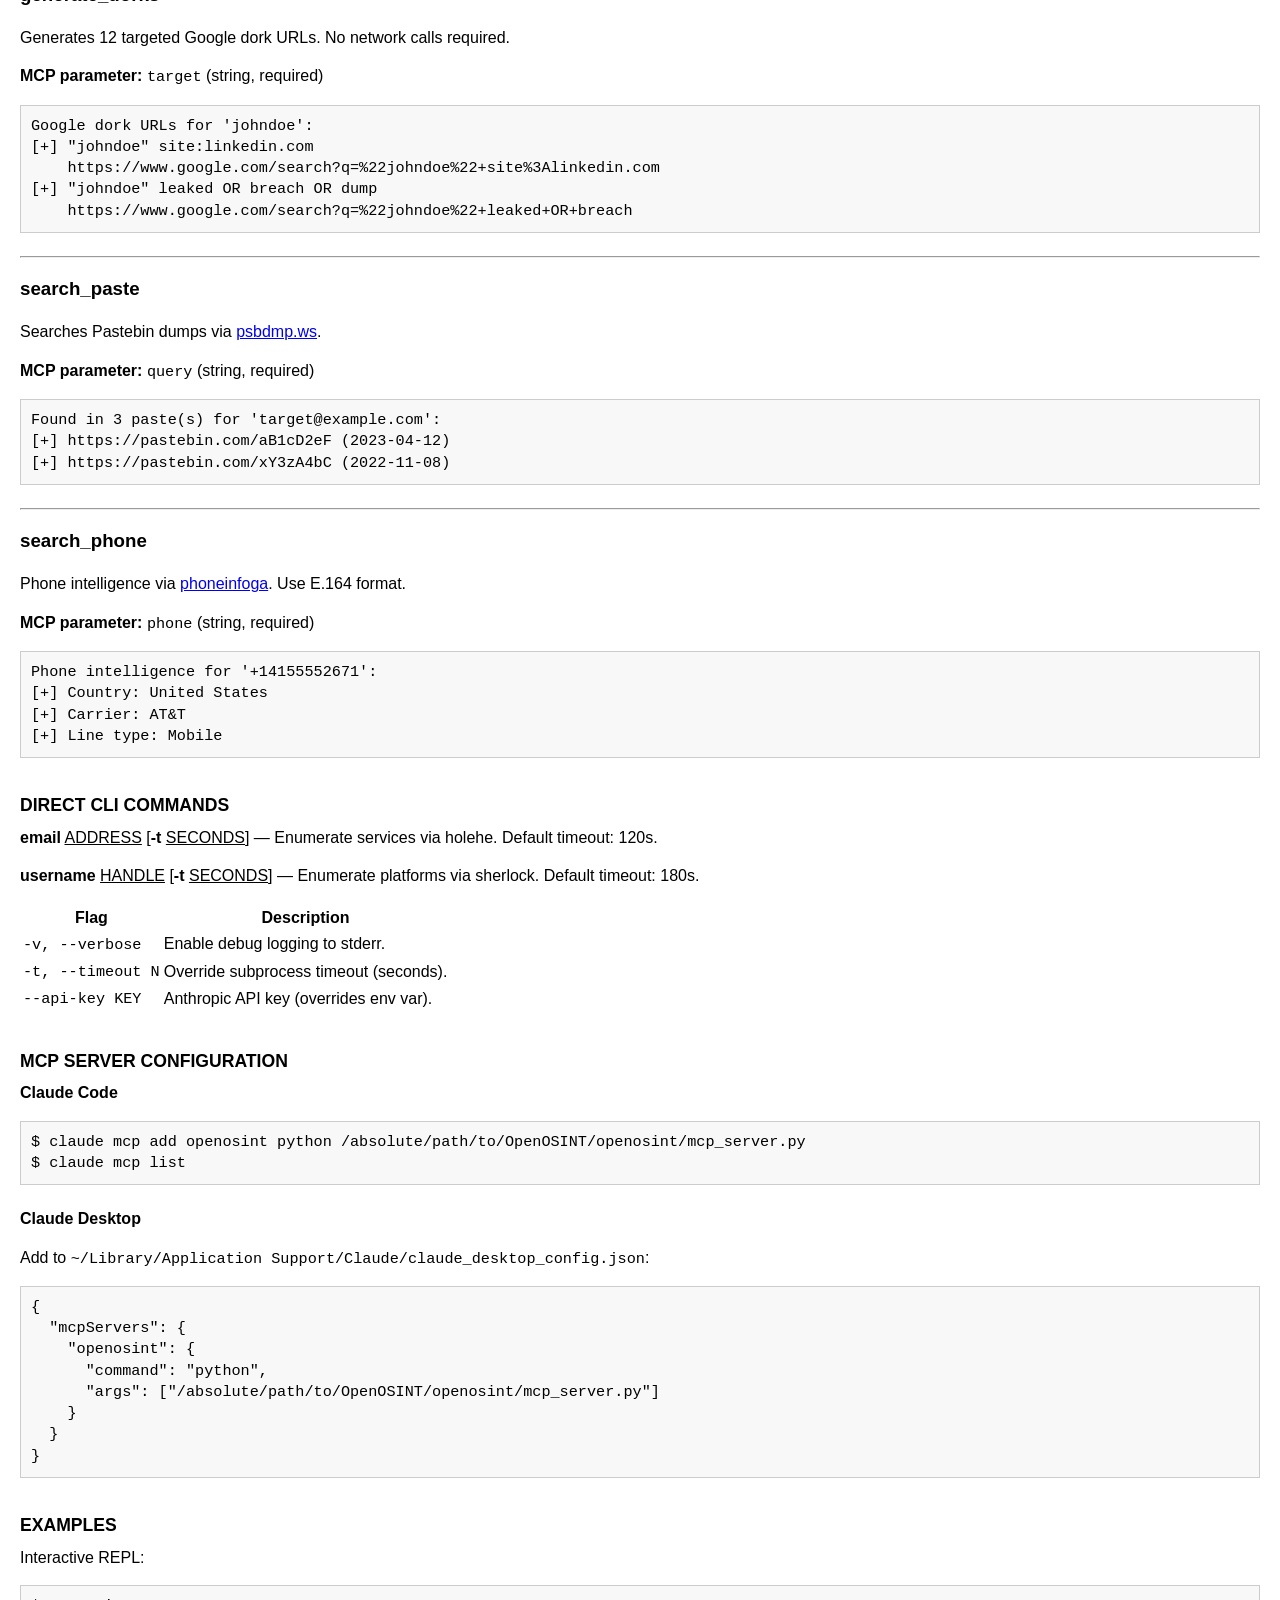
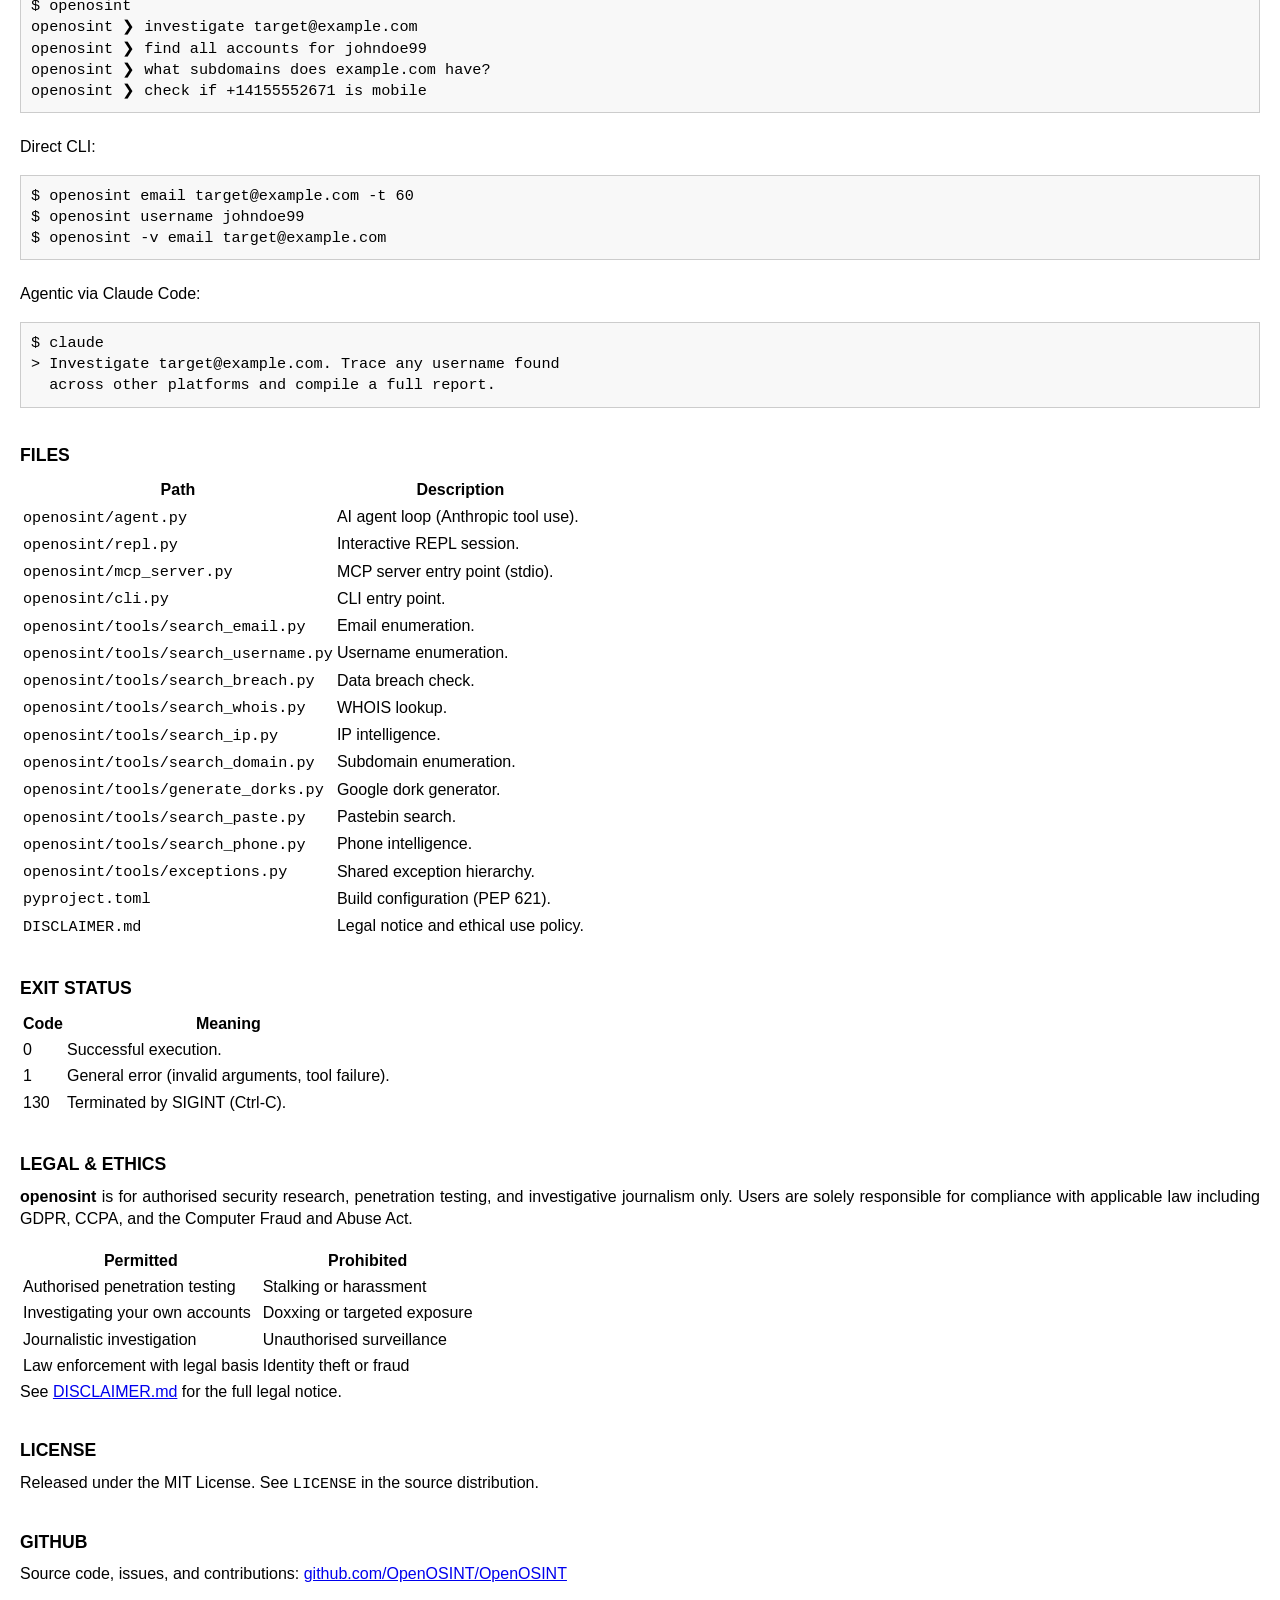
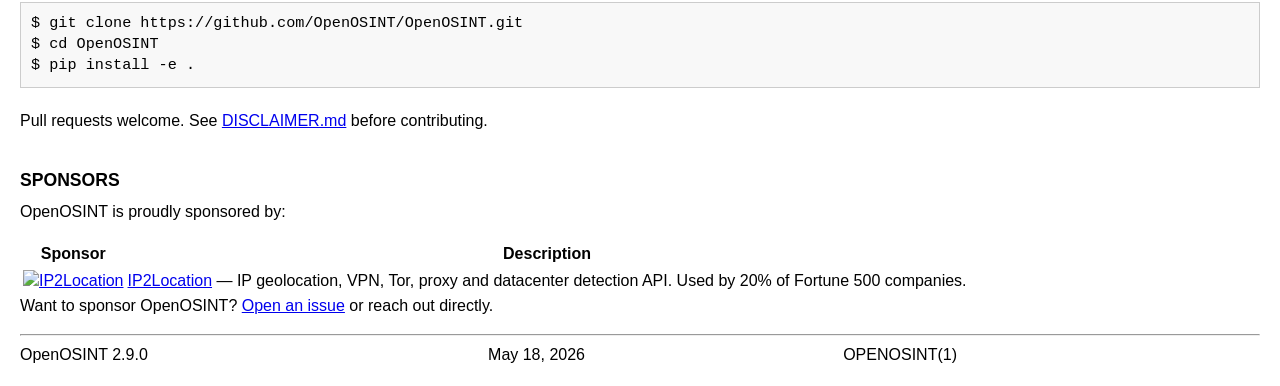
==== commit adf02252: "docs: add IP2Location sponsor badge and section Add IP2Location sponsor badge to README.md badges ro" ====
--- a/docs/index.html
+++ b/docs/index.html
@@ -13,6 +13,7 @@
 <a href="#name">NAME</a>
 <a href="#synopsis">SYNOPSIS</a>
 <a href="#description">DESCRIPTION</a>
+<a href="#demo">DEMO</a>
 <a href="#architecture">ARCHITECTURE</a>
 <a href="#installation">INSTALLATION</a>
 <a href="#repl">REPL</a>
@@ -24,6 +25,8 @@
 <a href="#exit">EXIT STATUS</a>
 <a href="#legal">LEGAL</a>
 <a href="#license">LICENSE</a>
+<a href="#sponsors">SPONSORS</a>
+<a href="https://github.com/OpenOSINT/OpenOSINT" target="_blank" rel="noopener">GITHUB</a>
 </div>
 
 <div id="content">
@@ -61,6 +64,16 @@
 <p><b>Direct CLI</b> &mdash; run individual OSINT tools without AI for scripting or quick lookups.</p>
 <p><b>MCP Server</b> &mdash; expose all 9 tools to any MCP-compatible AI client (Claude Code, Claude Desktop).</p>
 <p>The AI layer uses the Anthropic native tool use API. The model issues hard stops when it needs a tool — the real tool executes and real output goes back. Hallucination in tool results is structurally impossible.</p>
+</div>
+
+<h2 id="demo">DEMO</h2>
+<div class="indent">
+<p>Interactive REPL session — email investigation with breach check and username tracing.</p>
+<div style="text-align: center; margin: 12px 0 20px 0;">
+  <img src="https://raw.githubusercontent.com/OpenOSINT/OpenOSINT/main/assets/demo.gif"
+       alt="OpenOSINT demo"
+       style="max-width: 100%; border: 1px solid #333; display: inline-block;">
+</div>
 </div>
 
 <h2 id="architecture">ARCHITECTURE</h2>
@@ -156,7 +169,10 @@
 <tr><td><code>generate_dorks</code></td><td>built-in</td><td>12 targeted Google dork URLs</td></tr>
 <tr><td><code>search_paste</code></td><td>psbdmp.ws</td><td>Pastebin dump mentions</td></tr>
 <tr><td><code>search_phone</code></td><td>phoneinfoga</td><td>Carrier, country, line type</td></tr>
-</table>
+<tr><td><code>search_censys</code></td><td>Censys API</td><td>Open ports, services, certificate history</td></tr>
+<tr><td><code>search_ip2location</code></td><td>IP2Location API</td><td>Geolocation, ISP, VPN/Proxy/Tor/Datacenter detection</td></tr>
+</table>
+<p><b>ℹ️ Note:</b> The IP2Location integration is sponsored — a Security Plan API key is provided free of charge by <a href="https://www.ip2location.com" target="_blank" rel="noopener">IP2Location</a>.</p>
 
 <hr>
 <h3>search_email</h3>
@@ -344,12 +360,39 @@
 <p>Released under the MIT License. See <code>LICENSE</code> in the source distribution.</p>
 </div>
 
+<h2 id="github">GITHUB</h2>
+<div class="indent">
+<p>
+  Source code, issues, and contributions:
+  <a href="https://github.com/OpenOSINT/OpenOSINT" target="_blank" rel="noopener">
+    github.com/OpenOSINT/OpenOSINT
+  </a>
+</p>
+<pre>$ git clone https://github.com/OpenOSINT/OpenOSINT.git
+$ cd OpenOSINT
+$ pip install -e .</pre>
+<p>Pull requests welcome. See <a href="https://github.com/OpenOSINT/OpenOSINT/blob/main/DISCLAIMER.md" target="_blank" rel="noopener">DISCLAIMER.md</a> before contributing.</p>
+</div>
+
+<h2 id="sponsors">SPONSORS</h2>
+<div class="indent">
+<p>OpenOSINT is proudly sponsored by:</p>
+<table>
+<tr><th>Sponsor</th><th>Description</th></tr>
+<tr>
+  <td><a href="https://www.ip2location.com" target="_blank" rel="noopener"><img src="https://www.ip2location.com/images/ip2location-logo.png" alt="IP2Location" style="height:24px;vertical-align:middle;"></a></td>
+  <td><a href="https://www.ip2location.com" target="_blank" rel="noopener">IP2Location</a> &mdash; IP geolocation, VPN, Tor, proxy and datacenter detection API. Used by 20% of Fortune 500 companies.</td>
+</tr>
+</table>
+<p>Want to sponsor OpenOSINT? <a href="https://github.com/OpenOSINT/OpenOSINT/issues" target="_blank" rel="noopener">Open an issue</a> or reach out directly.</p>
+</div>
+
 <hr>
 <div id="footer">
 <table width="100%" cellpadding="0" cellspacing="0" border="0">
 <tr>
-<td class="mhead-l">OpenOSINT 2.2.0</td>
-<td class="mhead-c">May 11, 2026</td>
+<td class="mhead-l">OpenOSINT 2.9.0</td>
+<td class="mhead-c">May 18, 2026</td>
 <td class="mhead-r">OPENOSINT(1)</td>
 </tr>
 </table>
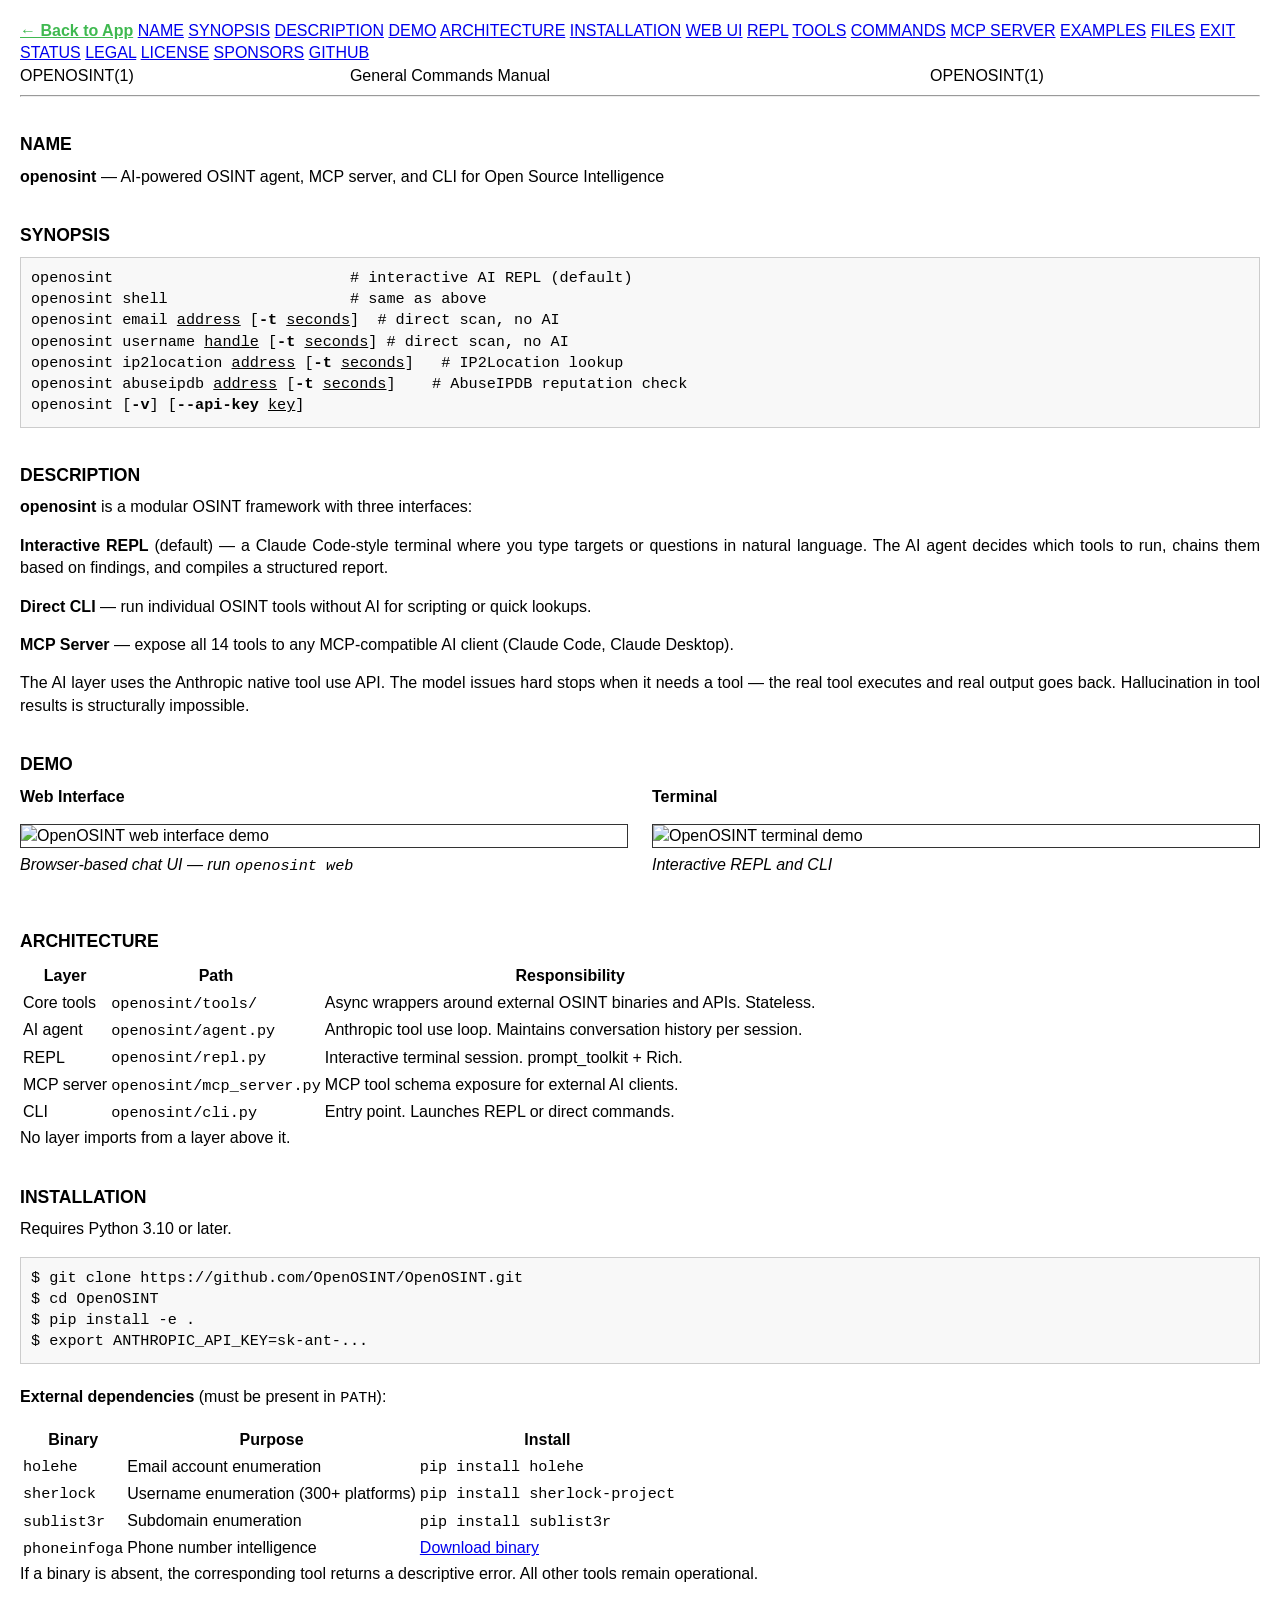
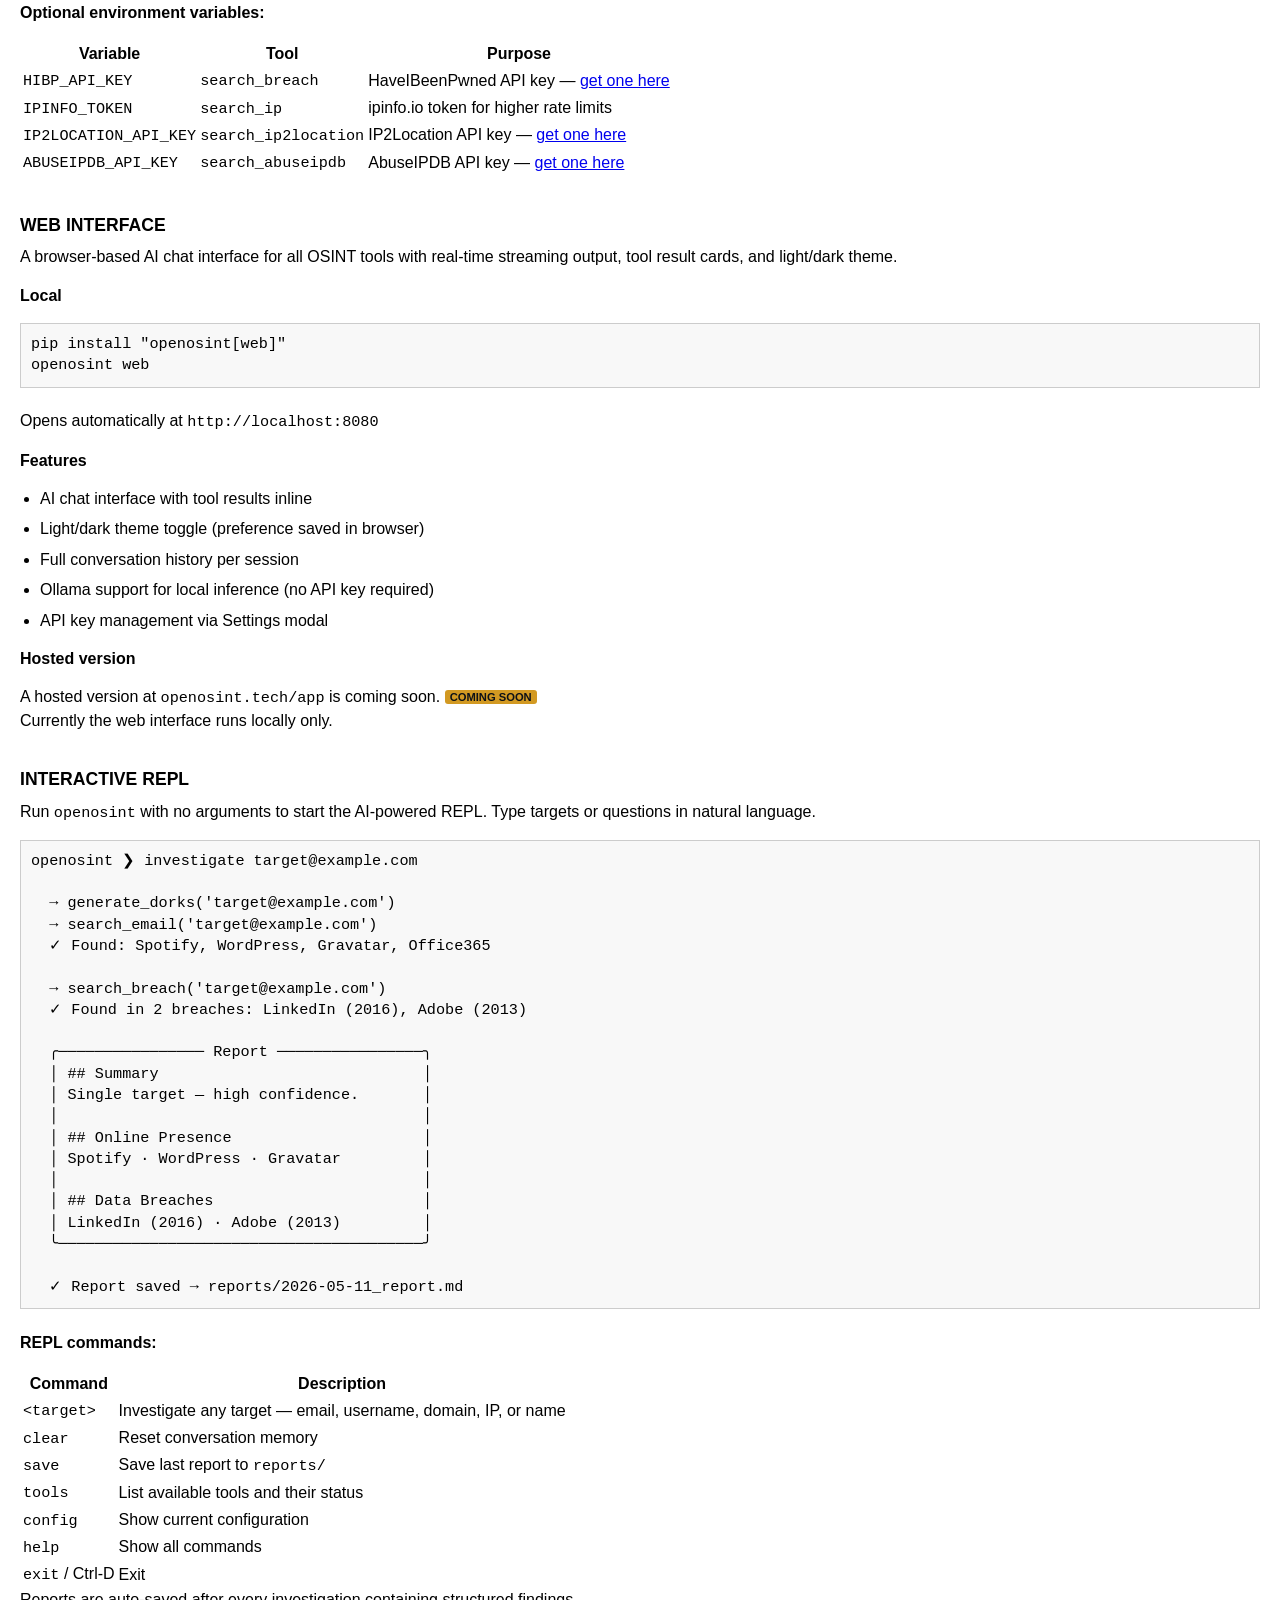
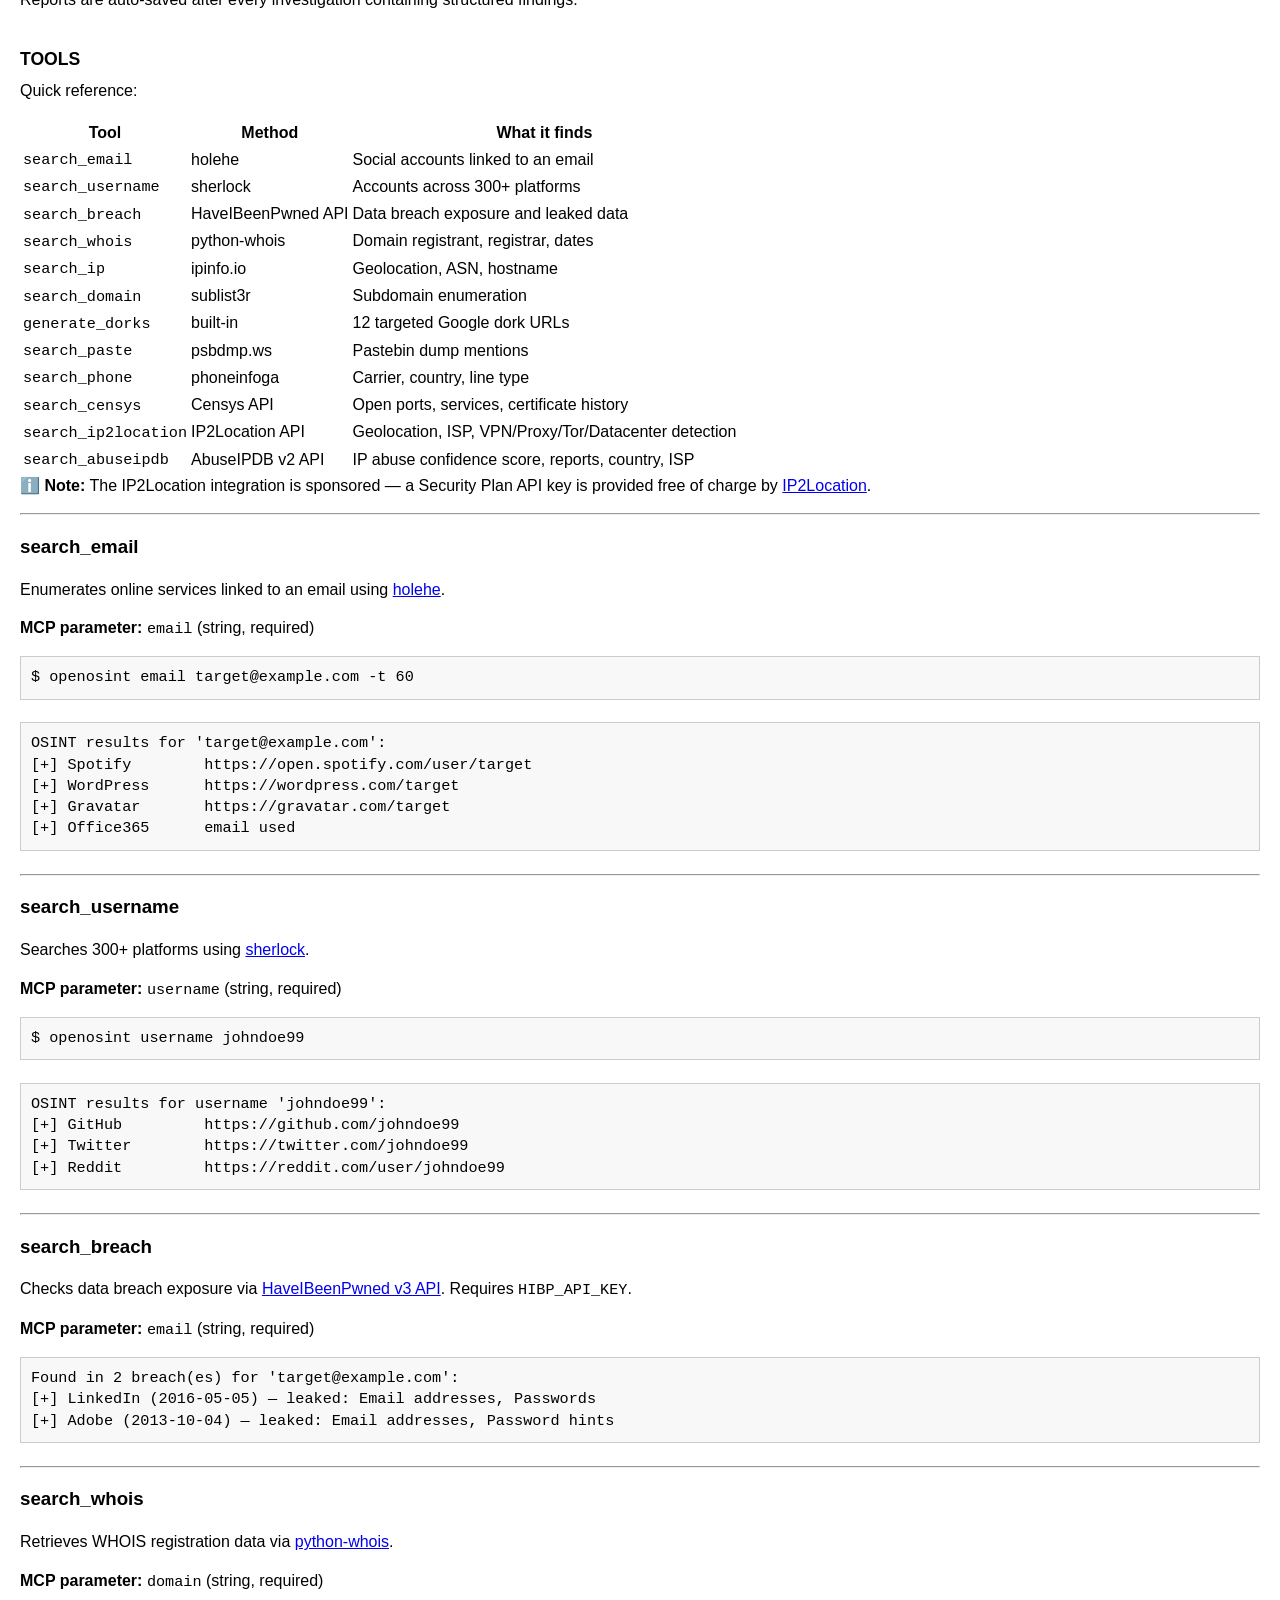
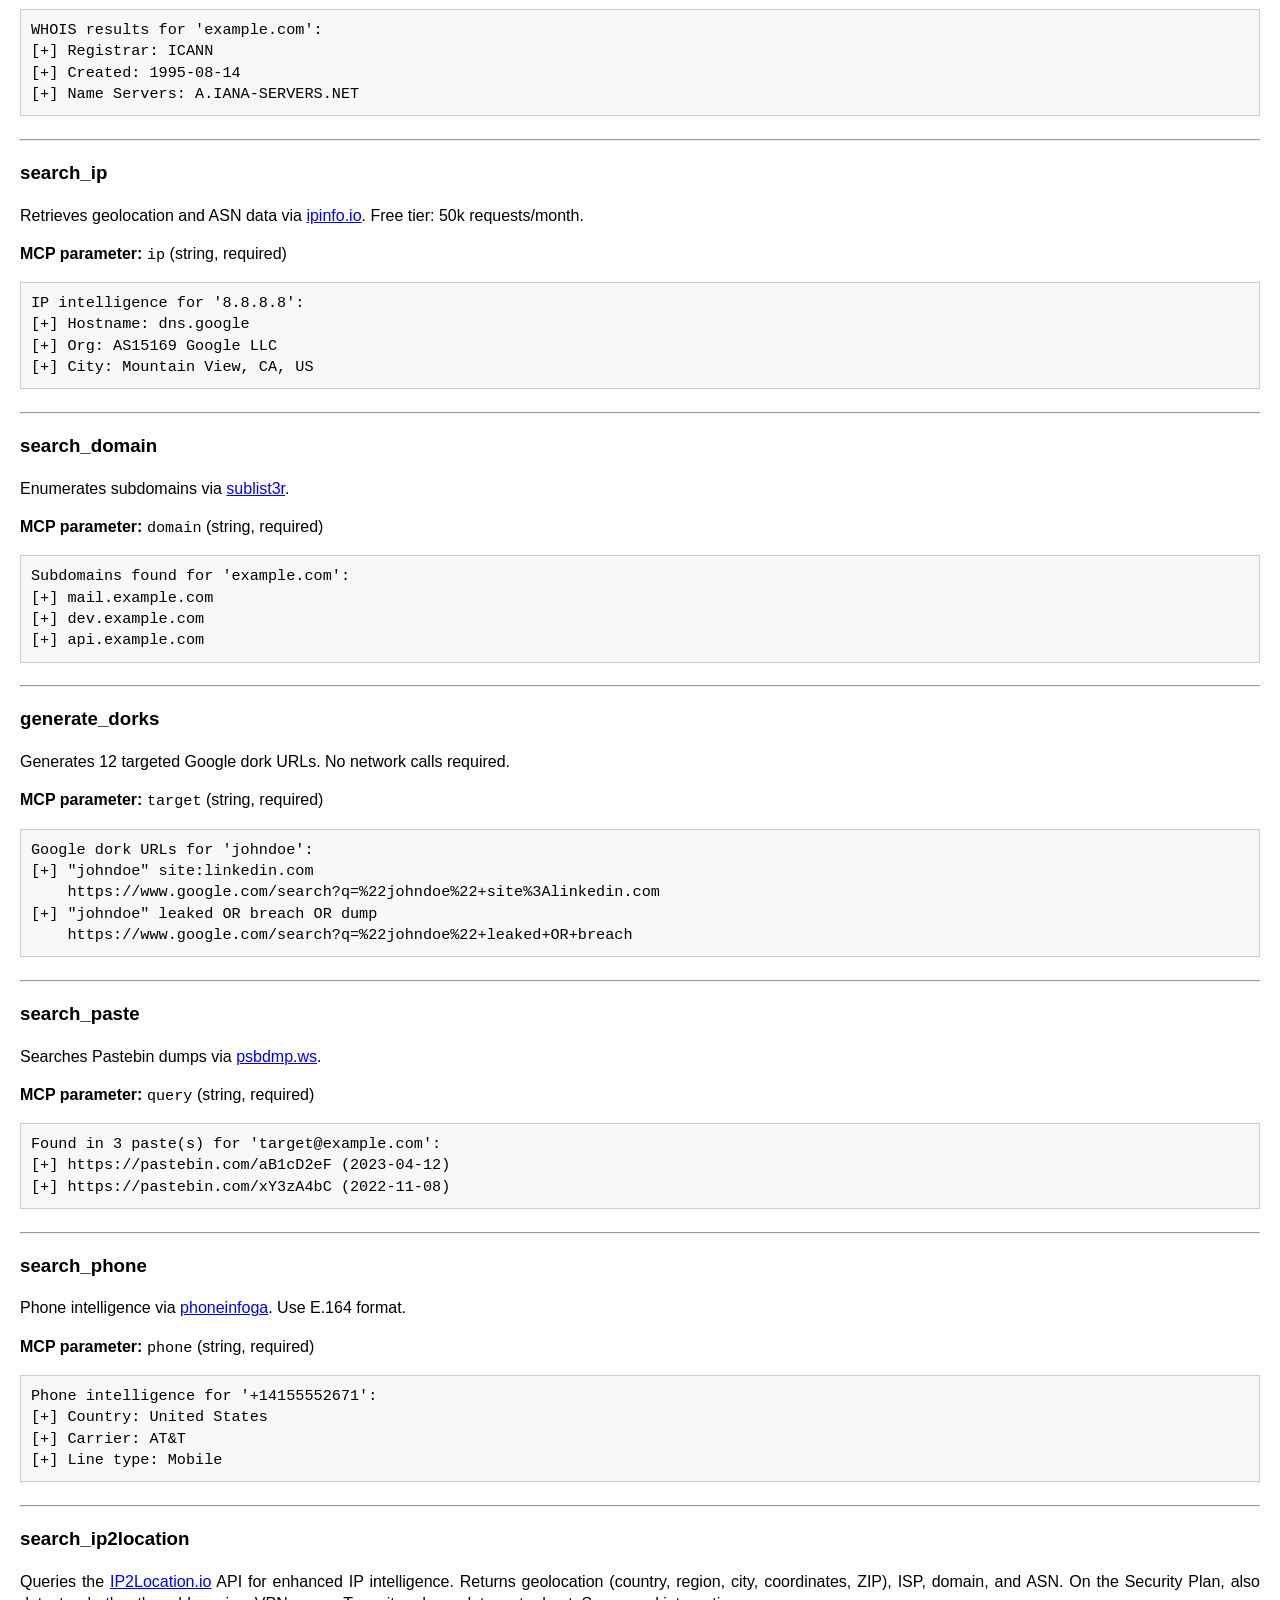
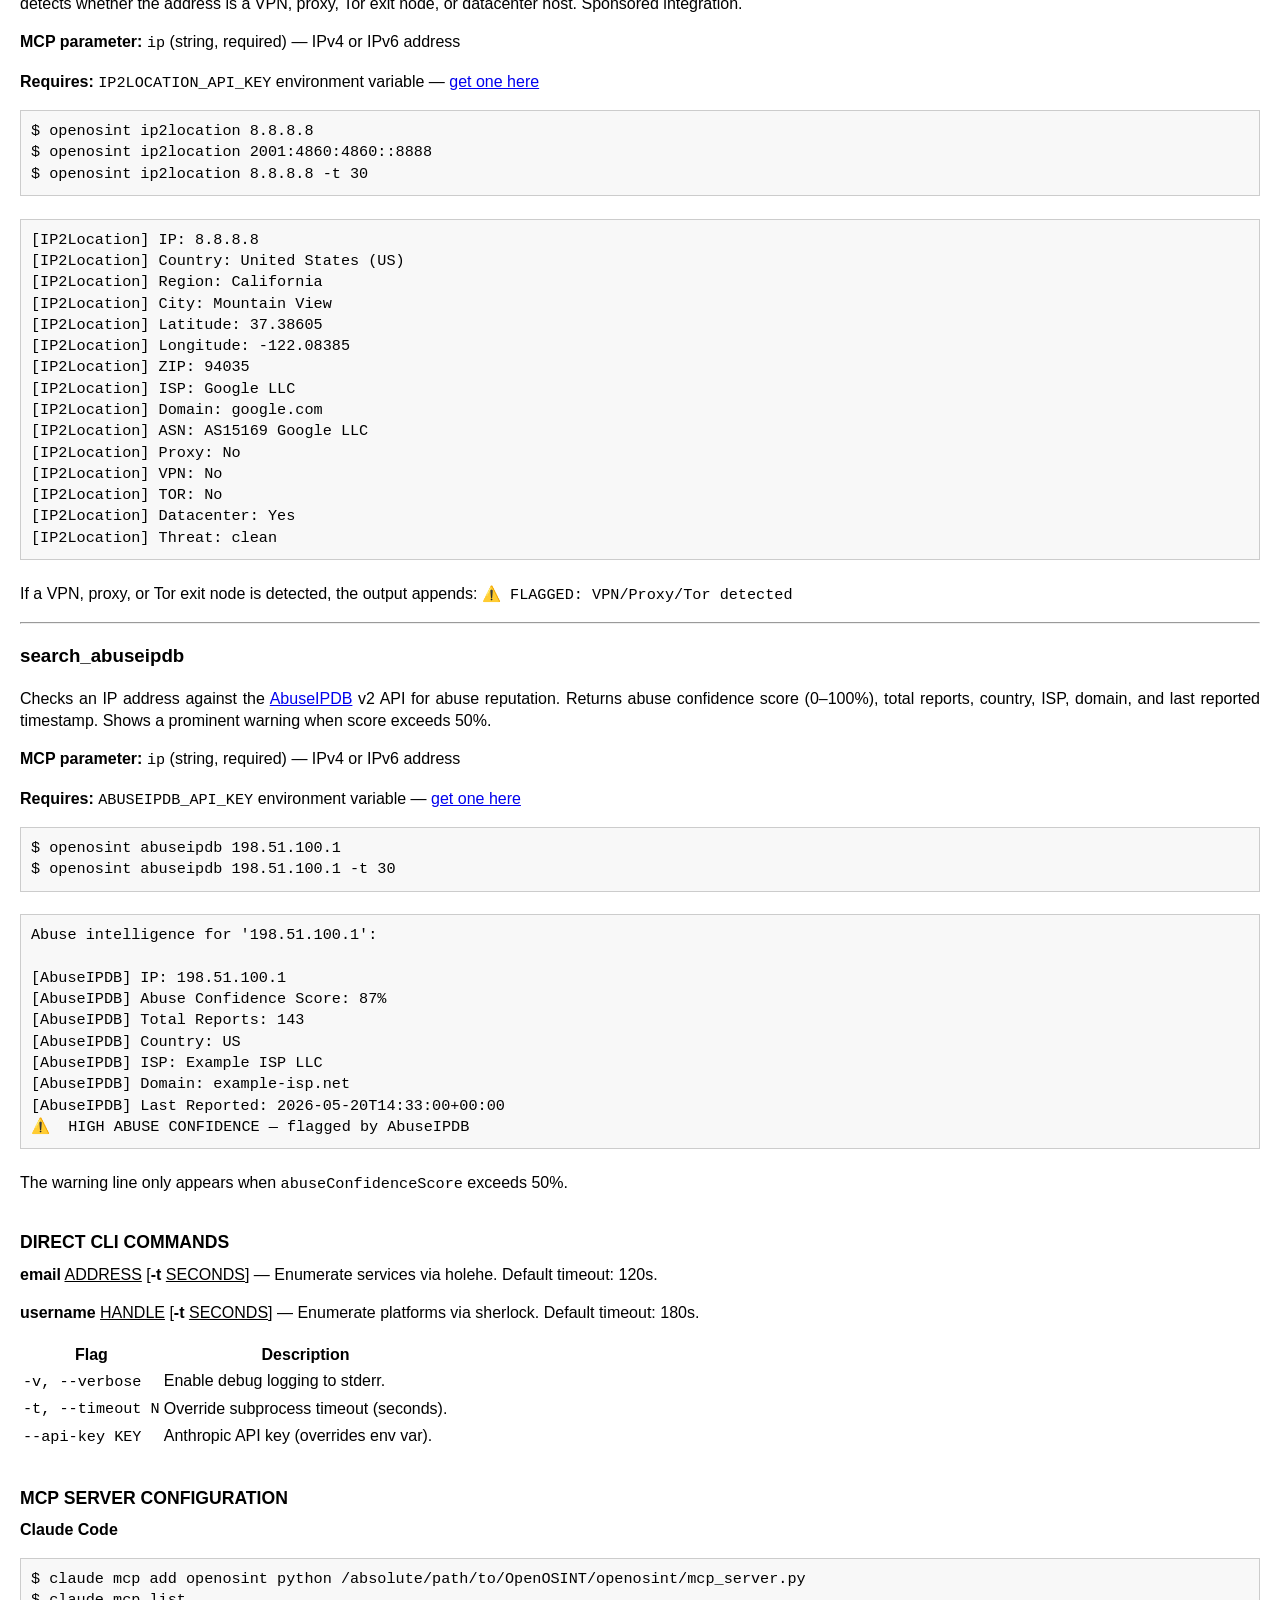
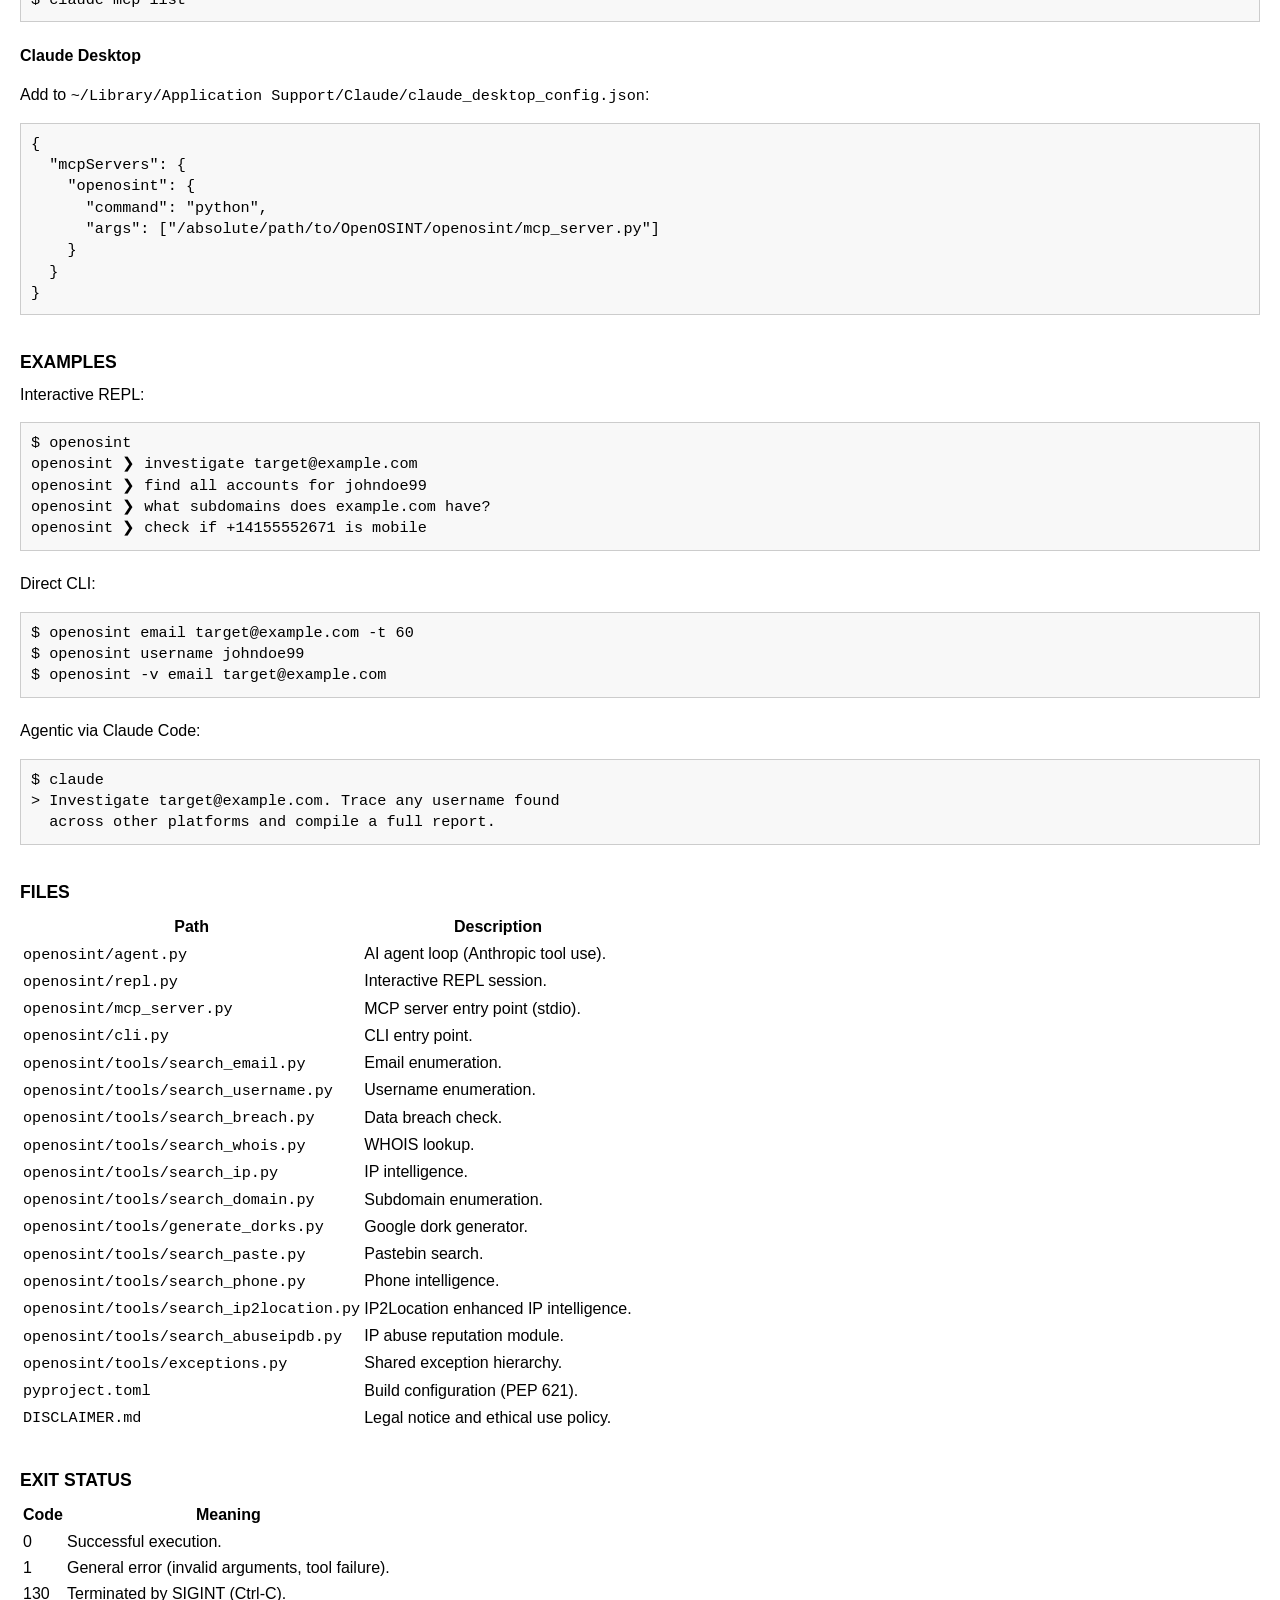
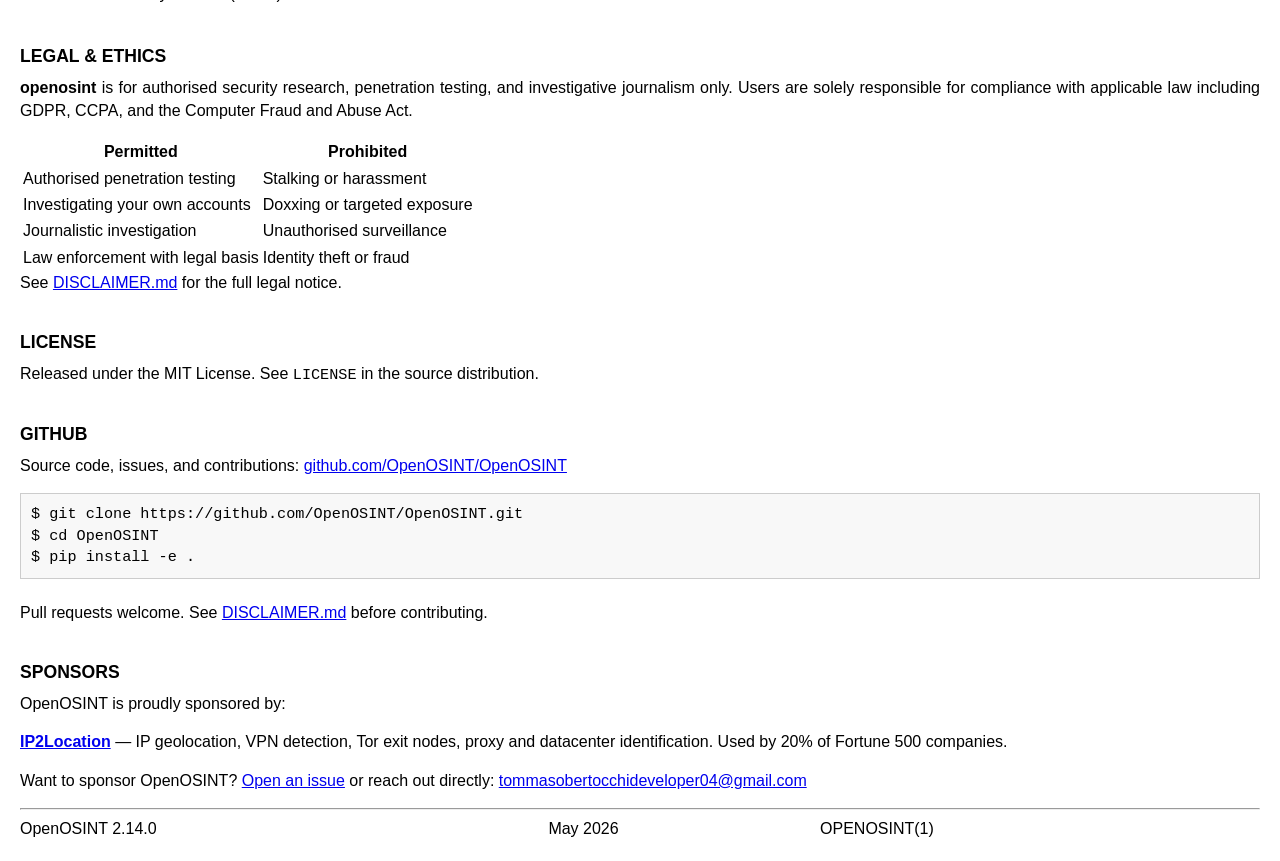
==== commit 393f3725: "feat: add AbuseIPDB integration (v2.14.0) - new tool search_abuseipdb: IPv4/IPv6 validation, aiohttp" ====
--- a/docs/index.html
+++ b/docs/index.html
@@ -4,18 +4,20 @@
 <meta charset="UTF-8">
 <meta name="viewport" content="width=device-width, initial-scale=1.0">
 <title>openosint(1)</title>
-<meta name="description" content="OpenOSINT 2.2.0 — AI-powered OSINT agent, MCP server, and CLI. 9 tools, interactive REPL, autonomous investigations.">
+<meta name="description" content="OpenOSINT 2.14.0 — AI-powered OSINT agent, MCP server, CLI, and web interface. 14 tools, interactive REPL, autonomous investigations.">
 <link rel="icon" type="image/svg+xml" href="logo.svg">
 <link rel="stylesheet" href="style.css">
 </head>
 <body>
 <div id="nav">
+<a href="/" style="color:#3fb950;font-weight:bold;">← Back to App</a>
 <a href="#name">NAME</a>
 <a href="#synopsis">SYNOPSIS</a>
 <a href="#description">DESCRIPTION</a>
 <a href="#demo">DEMO</a>
 <a href="#architecture">ARCHITECTURE</a>
 <a href="#installation">INSTALLATION</a>
+<a href="#web">WEB UI</a>
 <a href="#repl">REPL</a>
 <a href="#tools">TOOLS</a>
 <a href="#commands">COMMANDS</a>
@@ -54,6 +56,8 @@
 openosint shell                    # same as above
 openosint email <u>address</u> [<b>-t</b> <u>seconds</u>]  # direct scan, no AI
 openosint username <u>handle</u> [<b>-t</b> <u>seconds</u>] # direct scan, no AI
+openosint ip2location <u>address</u> [<b>-t</b> <u>seconds</u>]   # IP2Location lookup
+openosint abuseipdb <u>address</u> [<b>-t</b> <u>seconds</u>]    # AbuseIPDB reputation check
 openosint [<b>-v</b>] [<b>--api-key</b> <u>key</u>]</pre>
 </div>
 
@@ -62,17 +66,27 @@
 <p><b>openosint</b> is a modular OSINT framework with three interfaces:</p>
 <p><b>Interactive REPL</b> (default) &mdash; a Claude Code-style terminal where you type targets or questions in natural language. The AI agent decides which tools to run, chains them based on findings, and compiles a structured report.</p>
 <p><b>Direct CLI</b> &mdash; run individual OSINT tools without AI for scripting or quick lookups.</p>
-<p><b>MCP Server</b> &mdash; expose all 9 tools to any MCP-compatible AI client (Claude Code, Claude Desktop).</p>
+<p><b>MCP Server</b> &mdash; expose all 14 tools to any MCP-compatible AI client (Claude Code, Claude Desktop).</p>
 <p>The AI layer uses the Anthropic native tool use API. The model issues hard stops when it needs a tool — the real tool executes and real output goes back. Hallucination in tool results is structurally impossible.</p>
 </div>
 
 <h2 id="demo">DEMO</h2>
 <div class="indent">
-<p>Interactive REPL session — email investigation with breach check and username tracing.</p>
-<div style="text-align: center; margin: 12px 0 20px 0;">
-  <img src="https://raw.githubusercontent.com/OpenOSINT/OpenOSINT/main/assets/demo.gif"
-       alt="OpenOSINT demo"
-       style="max-width: 100%; border: 1px solid #333; display: inline-block;">
+<div style="display:flex; gap:24px; flex-wrap:wrap; margin-bottom:14px;">
+  <div style="flex:1; min-width:280px;">
+    <p><b>Web Interface</b></p>
+    <img src="assets/web-demo.gif"
+         alt="OpenOSINT web interface demo"
+         style="max-width:100%; border:1px solid #333; display:block;">
+    <p style="margin-top:6px;"><em>Browser-based chat UI &mdash; run <code>openosint web</code></em></p>
+  </div>
+  <div style="flex:1; min-width:280px;">
+    <p><b>Terminal</b></p>
+    <img src="https://raw.githubusercontent.com/OpenOSINT/OpenOSINT/main/assets/demo.gif"
+         alt="OpenOSINT terminal demo"
+         style="max-width:100%; border:1px solid #333; display:block;">
+    <p style="margin-top:6px;"><em>Interactive REPL and CLI</em></p>
+  </div>
 </div>
 </div>
 
@@ -112,7 +126,32 @@
 <tr><th>Variable</th><th>Tool</th><th>Purpose</th></tr>
 <tr><td><code>HIBP_API_KEY</code></td><td><code>search_breach</code></td><td>HaveIBeenPwned API key &mdash; <a href="https://haveibeenpwned.com/API/Key" target="_blank" rel="noopener">get one here</a></td></tr>
 <tr><td><code>IPINFO_TOKEN</code></td><td><code>search_ip</code></td><td>ipinfo.io token for higher rate limits</td></tr>
-</table>
+<tr><td><code>IP2LOCATION_API_KEY</code></td><td><code>search_ip2location</code></td><td>IP2Location API key &mdash; <a href="https://www.ip2location.io/pricing" target="_blank" rel="noopener">get one here</a></td></tr>
+<tr><td><code>ABUSEIPDB_API_KEY</code></td><td><code>search_abuseipdb</code></td><td>AbuseIPDB API key &mdash; <a href="https://www.abuseipdb.com/register" target="_blank" rel="noopener">get one here</a></td></tr>
+</table>
+</div>
+
+<h2 id="web">WEB INTERFACE</h2>
+<div class="indent">
+<p>A browser-based AI chat interface for all OSINT tools with real-time streaming output, tool result cards, and light/dark theme.</p>
+
+<p><b>Local</b></p>
+<pre>pip install "openosint[web]"
+openosint web</pre>
+<p>Opens automatically at <code>http://localhost:8080</code></p>
+
+<p><b>Features</b></p>
+<ul>
+<li>AI chat interface with tool results inline</li>
+<li>Light/dark theme toggle (preference saved in browser)</li>
+<li>Full conversation history per session</li>
+<li>Ollama support for local inference (no API key required)</li>
+<li>API key management via Settings modal</li>
+</ul>
+
+<p><b>Hosted version</b></p>
+<p>A hosted version at <code>openosint.tech/app</code> is coming soon. <span style="background:#d29922;color:#0d1117;font-size:0.7em;font-weight:bold;padding:1px 5px;border-radius:3px;vertical-align:middle;">COMING SOON</span><br>
+Currently the web interface runs locally only.</p>
 </div>
 
 <h2 id="repl">INTERACTIVE REPL</h2>
@@ -171,6 +210,7 @@
 <tr><td><code>search_phone</code></td><td>phoneinfoga</td><td>Carrier, country, line type</td></tr>
 <tr><td><code>search_censys</code></td><td>Censys API</td><td>Open ports, services, certificate history</td></tr>
 <tr><td><code>search_ip2location</code></td><td>IP2Location API</td><td>Geolocation, ISP, VPN/Proxy/Tor/Datacenter detection</td></tr>
+<tr><td><code>search_abuseipdb</code></td><td>AbuseIPDB v2 API</td><td>IP abuse confidence score, reports, country, ISP</td></tr>
 </table>
 <p><b>ℹ️ Note:</b> The IP2Location integration is sponsored — a Security Plan API key is provided free of charge by <a href="https://www.ip2location.com" target="_blank" rel="noopener">IP2Location</a>.</p>
 
@@ -256,6 +296,50 @@
 [+] Country: United States
 [+] Carrier: AT&amp;T
 [+] Line type: Mobile</pre>
+
+<hr>
+<h3>search_ip2location</h3>
+<p>Queries the <a href="https://www.ip2location.io" target="_blank" rel="noopener">IP2Location.io</a> API for enhanced IP intelligence. Returns geolocation (country, region, city, coordinates, ZIP), ISP, domain, and ASN. On the Security Plan, also detects whether the address is a VPN, proxy, Tor exit node, or datacenter host. Sponsored integration.</p>
+<p><b>MCP parameter:</b> <code>ip</code> (string, required) &mdash; IPv4 or IPv6 address</p>
+<p><b>Requires:</b> <code>IP2LOCATION_API_KEY</code> environment variable &mdash; <a href="https://www.ip2location.io/pricing" target="_blank" rel="noopener">get one here</a></p>
+<pre>$ openosint ip2location 8.8.8.8
+$ openosint ip2location 2001:4860:4860::8888
+$ openosint ip2location 8.8.8.8 -t 30</pre>
+<pre>[IP2Location] IP: 8.8.8.8
+[IP2Location] Country: United States (US)
+[IP2Location] Region: California
+[IP2Location] City: Mountain View
+[IP2Location] Latitude: 37.38605
+[IP2Location] Longitude: -122.08385
+[IP2Location] ZIP: 94035
+[IP2Location] ISP: Google LLC
+[IP2Location] Domain: google.com
+[IP2Location] ASN: AS15169 Google LLC
+[IP2Location] Proxy: No
+[IP2Location] VPN: No
+[IP2Location] TOR: No
+[IP2Location] Datacenter: Yes
+[IP2Location] Threat: clean</pre>
+<p>If a VPN, proxy, or Tor exit node is detected, the output appends: <code>&#9888;&#65039;  FLAGGED: VPN/Proxy/Tor detected</code></p>
+
+<hr>
+<h3>search_abuseipdb</h3>
+<p>Checks an IP address against the <a href="https://www.abuseipdb.com" target="_blank" rel="noopener">AbuseIPDB</a> v2 API for abuse reputation. Returns abuse confidence score (0–100%), total reports, country, ISP, domain, and last reported timestamp. Shows a prominent warning when score exceeds 50%.</p>
+<p><b>MCP parameter:</b> <code>ip</code> (string, required) &mdash; IPv4 or IPv6 address</p>
+<p><b>Requires:</b> <code>ABUSEIPDB_API_KEY</code> environment variable &mdash; <a href="https://www.abuseipdb.com/register" target="_blank" rel="noopener">get one here</a></p>
+<pre>$ openosint abuseipdb 198.51.100.1
+$ openosint abuseipdb 198.51.100.1 -t 30</pre>
+<pre>Abuse intelligence for '198.51.100.1':
+
+[AbuseIPDB] IP: 198.51.100.1
+[AbuseIPDB] Abuse Confidence Score: 87%
+[AbuseIPDB] Total Reports: 143
+[AbuseIPDB] Country: US
+[AbuseIPDB] ISP: Example ISP LLC
+[AbuseIPDB] Domain: example-isp.net
+[AbuseIPDB] Last Reported: 2026-05-20T14:33:00+00:00
+&#9888;&#65039;  HIGH ABUSE CONFIDENCE &mdash; flagged by AbuseIPDB</pre>
+<p>The warning line only appears when <code>abuseConfidenceScore</code> exceeds 50%.</p>
 
 </div>
 
@@ -326,6 +410,8 @@
 <tr><td><code>openosint/tools/generate_dorks.py</code></td><td>Google dork generator.</td></tr>
 <tr><td><code>openosint/tools/search_paste.py</code></td><td>Pastebin search.</td></tr>
 <tr><td><code>openosint/tools/search_phone.py</code></td><td>Phone intelligence.</td></tr>
+<tr><td><code>openosint/tools/search_ip2location.py</code></td><td>IP2Location enhanced IP intelligence.</td></tr>
+<tr><td><code>openosint/tools/search_abuseipdb.py</code></td><td>IP abuse reputation module.</td></tr>
 <tr><td><code>openosint/tools/exceptions.py</code></td><td>Shared exception hierarchy.</td></tr>
 <tr><td><code>pyproject.toml</code></td><td>Build configuration (PEP 621).</td></tr>
 <tr><td><code>DISCLAIMER.md</code></td><td>Legal notice and ethical use policy.</td></tr>
@@ -377,22 +463,16 @@
 <h2 id="sponsors">SPONSORS</h2>
 <div class="indent">
 <p>OpenOSINT is proudly sponsored by:</p>
-<table>
-<tr><th>Sponsor</th><th>Description</th></tr>
-<tr>
-  <td><a href="https://www.ip2location.com" target="_blank" rel="noopener"><img src="https://www.ip2location.com/images/ip2location-logo.png" alt="IP2Location" style="height:24px;vertical-align:middle;"></a></td>
-  <td><a href="https://www.ip2location.com" target="_blank" rel="noopener">IP2Location</a> &mdash; IP geolocation, VPN, Tor, proxy and datacenter detection API. Used by 20% of Fortune 500 companies.</td>
-</tr>
-</table>
-<p>Want to sponsor OpenOSINT? <a href="https://github.com/OpenOSINT/OpenOSINT/issues" target="_blank" rel="noopener">Open an issue</a> or reach out directly.</p>
+<p><b><a href="https://www.ip2location.com" target="_blank" rel="noopener">IP2Location</a></b> &mdash; IP geolocation, VPN detection, Tor exit nodes, proxy and datacenter identification. Used by 20% of Fortune 500 companies.</p>
+<p>Want to sponsor OpenOSINT? <a href="https://github.com/OpenOSINT/OpenOSINT/issues" target="_blank" rel="noopener">Open an issue</a> or reach out directly: <a href="mailto:tommasobertocchideveloper04@gmail.com">tommasobertocchideveloper04@gmail.com</a></p>
 </div>
 
 <hr>
 <div id="footer">
 <table width="100%" cellpadding="0" cellspacing="0" border="0">
 <tr>
-<td class="mhead-l">OpenOSINT 2.9.0</td>
-<td class="mhead-c">May 18, 2026</td>
+<td class="mhead-l">OpenOSINT 2.14.0</td>
+<td class="mhead-c">May 2026</td>
 <td class="mhead-r">OPENOSINT(1)</td>
 </tr>
 </table>
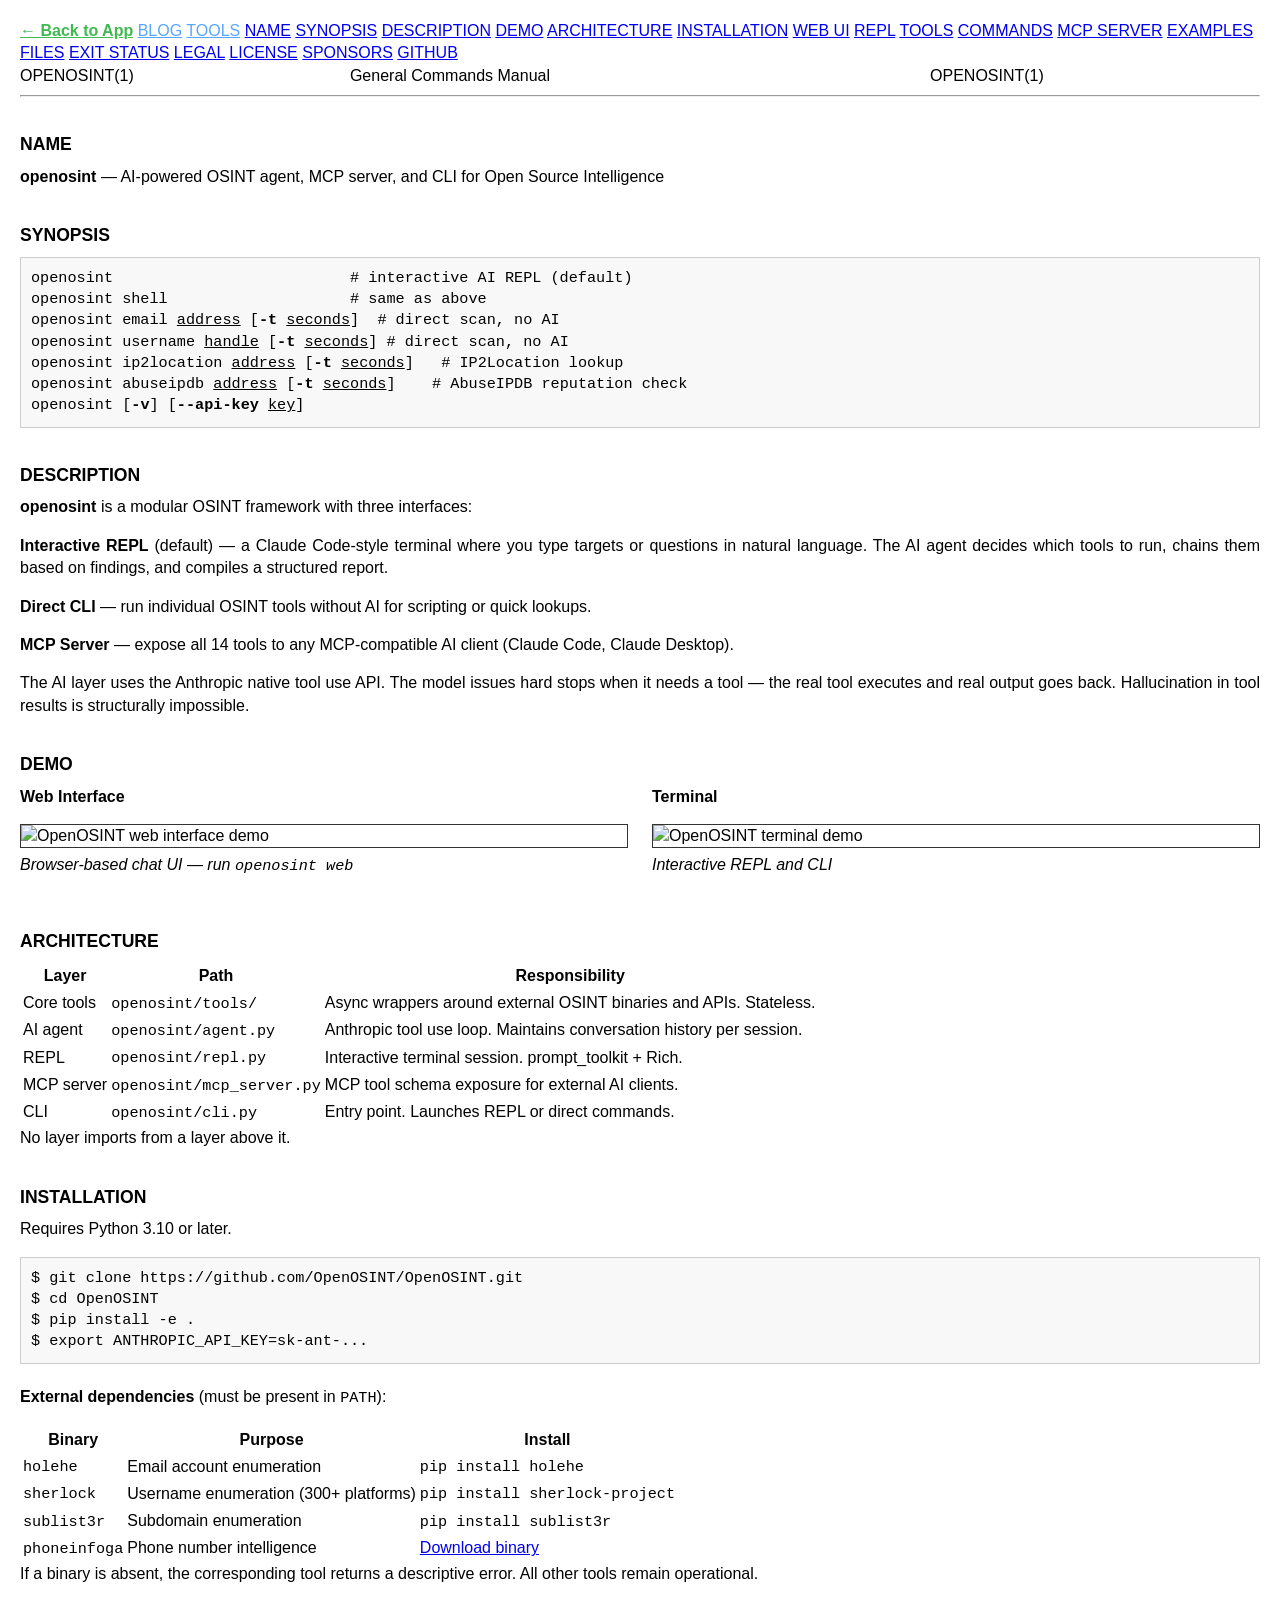
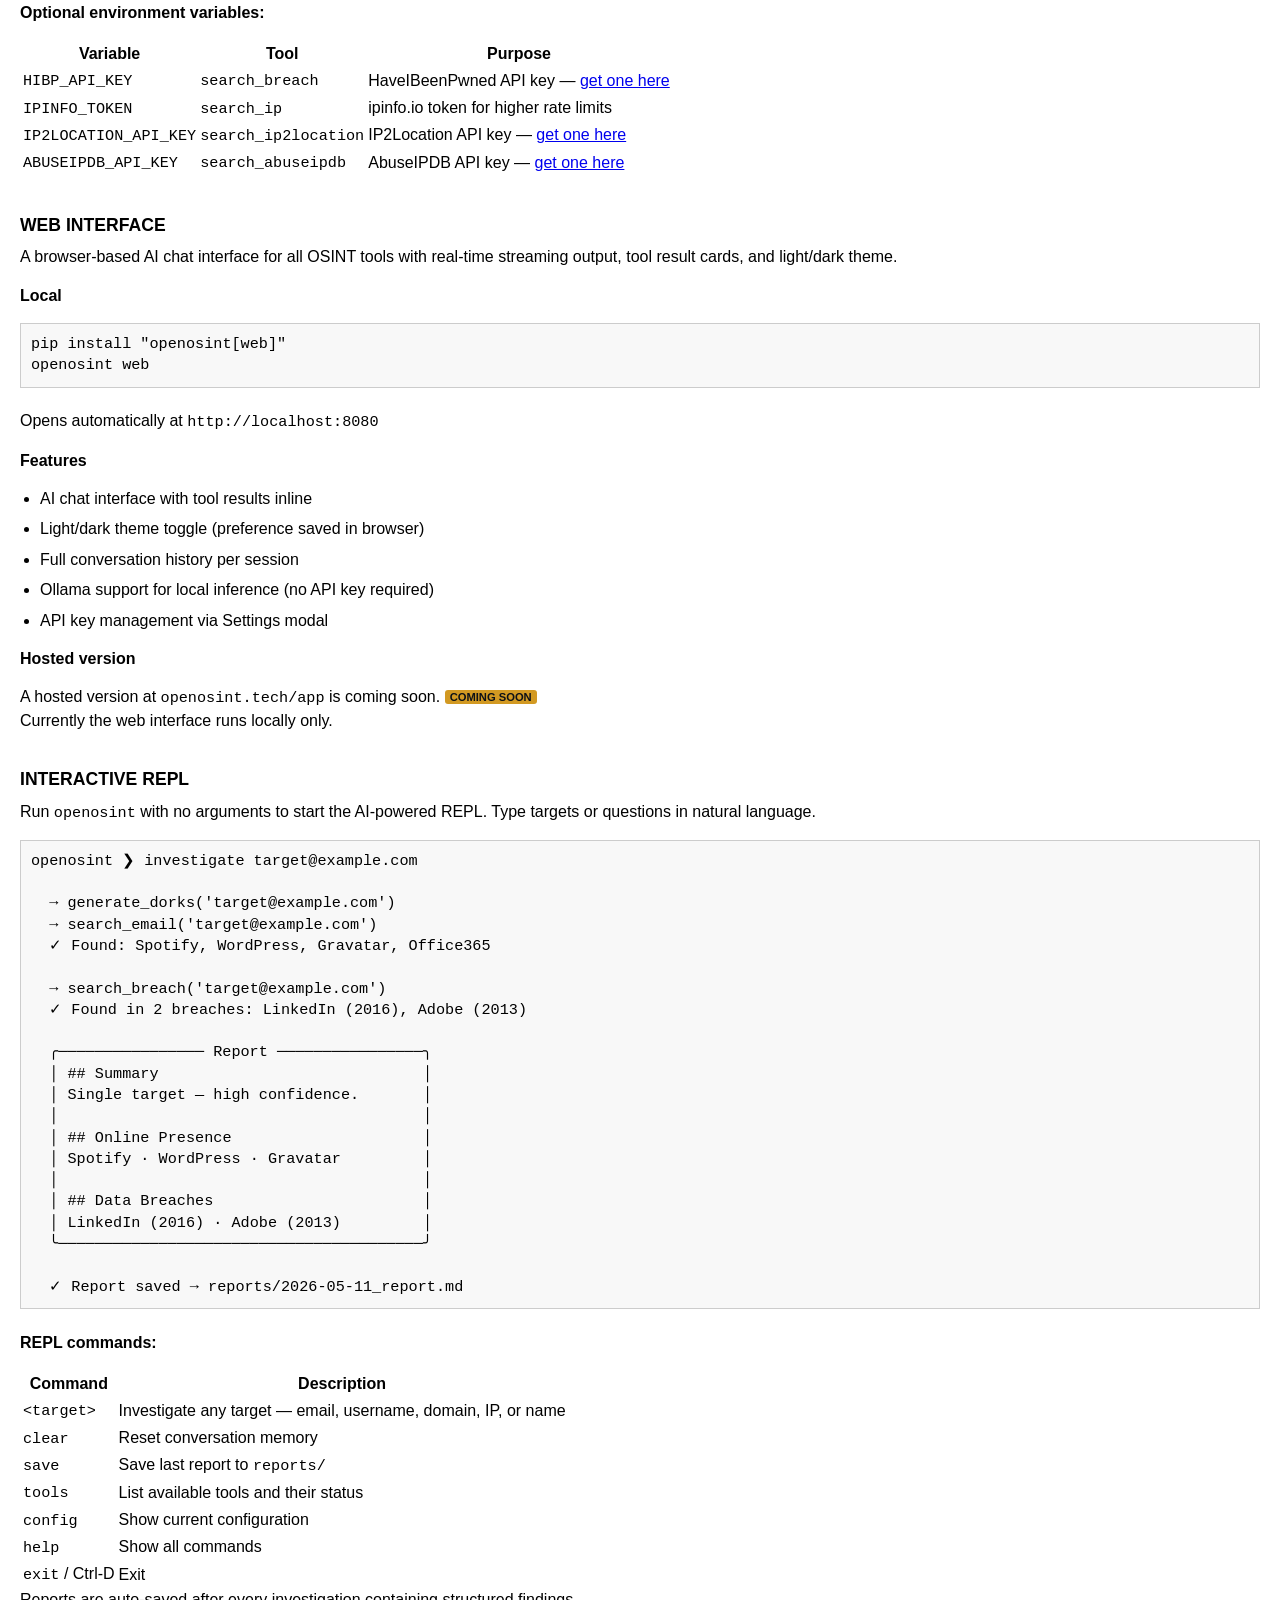
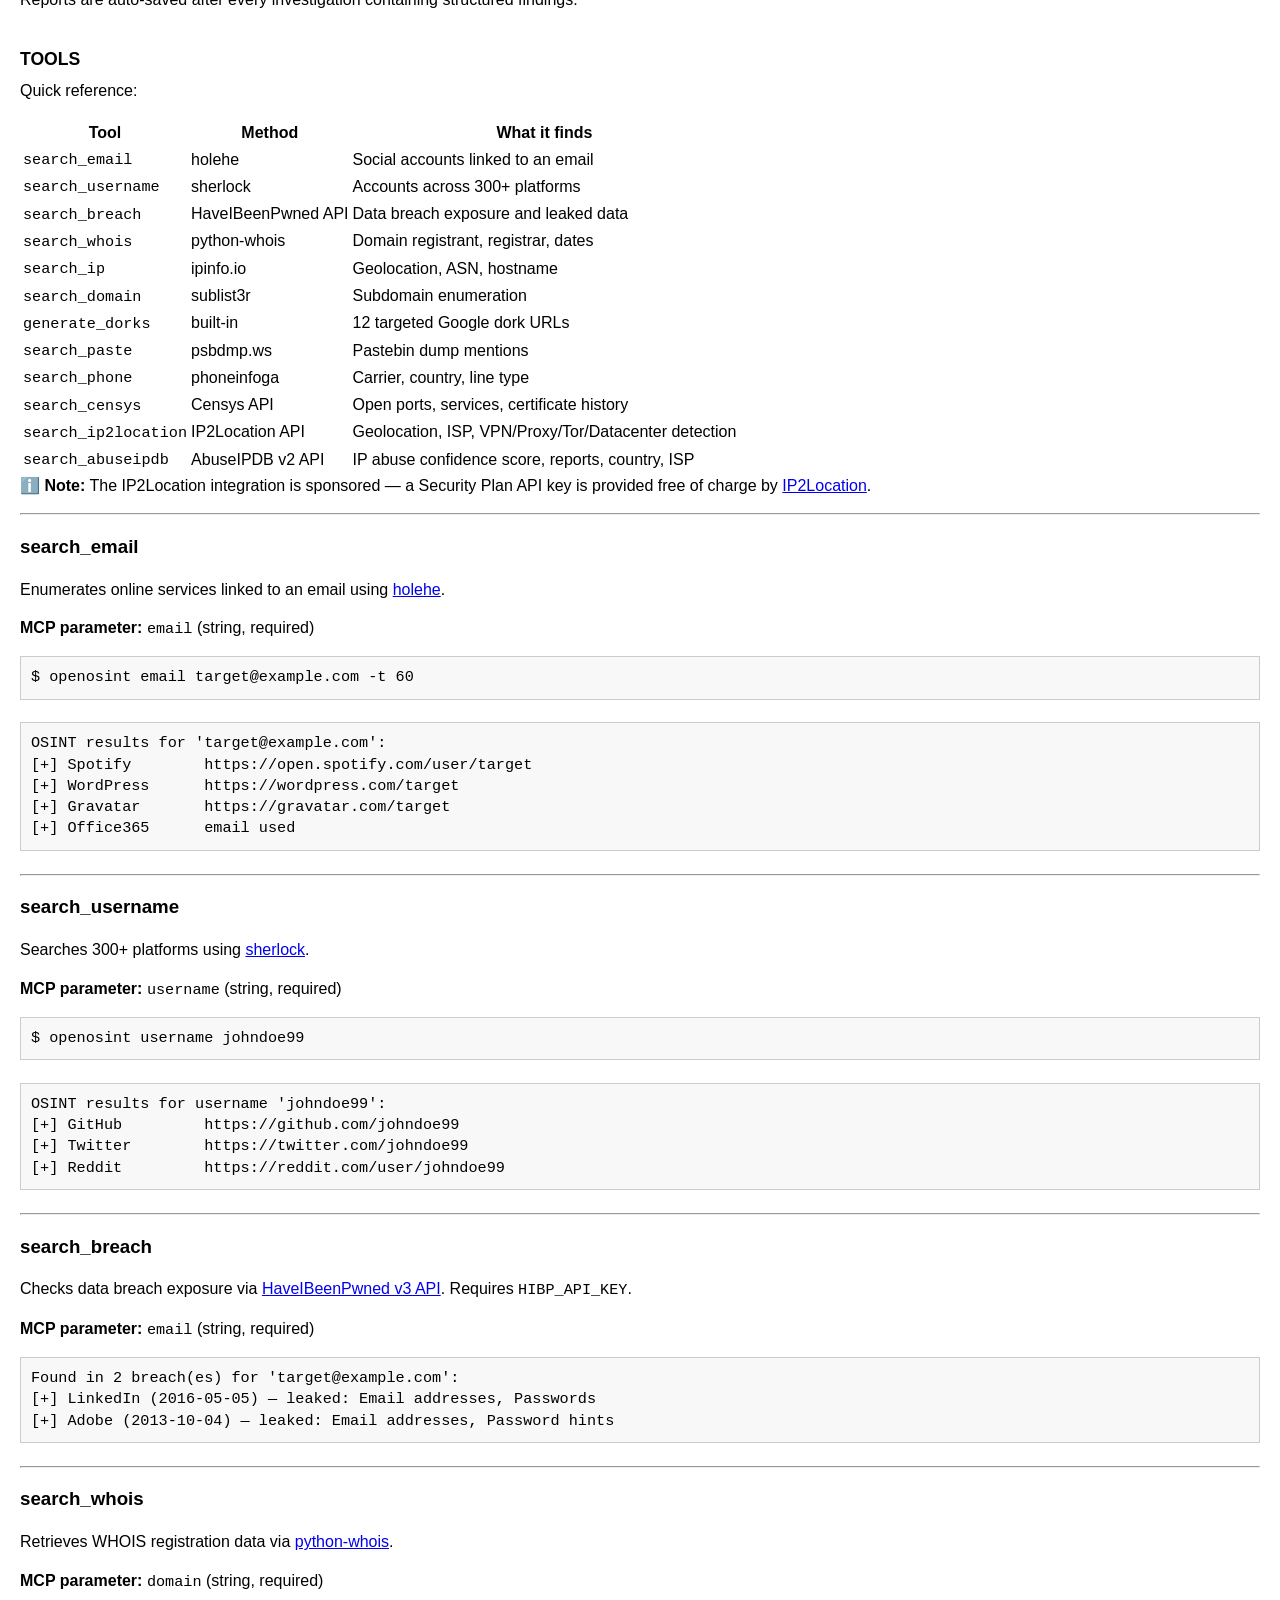
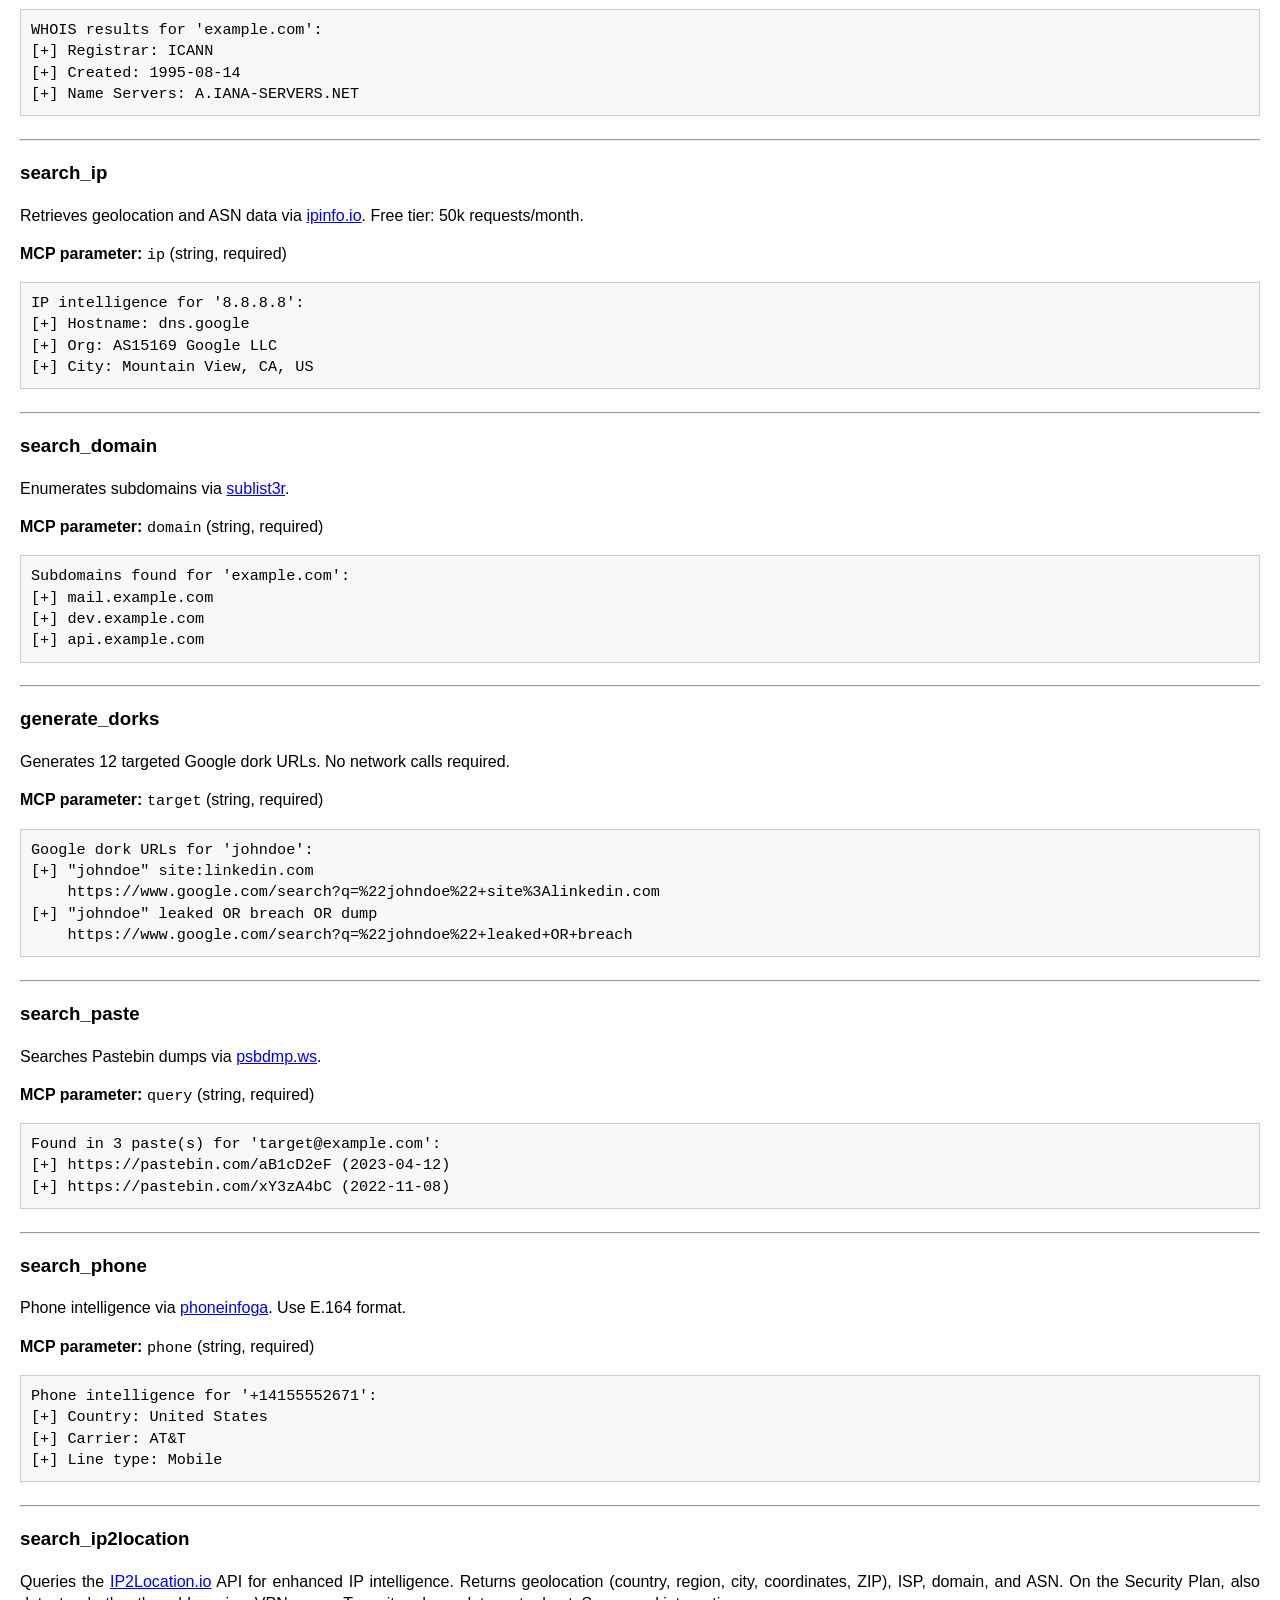
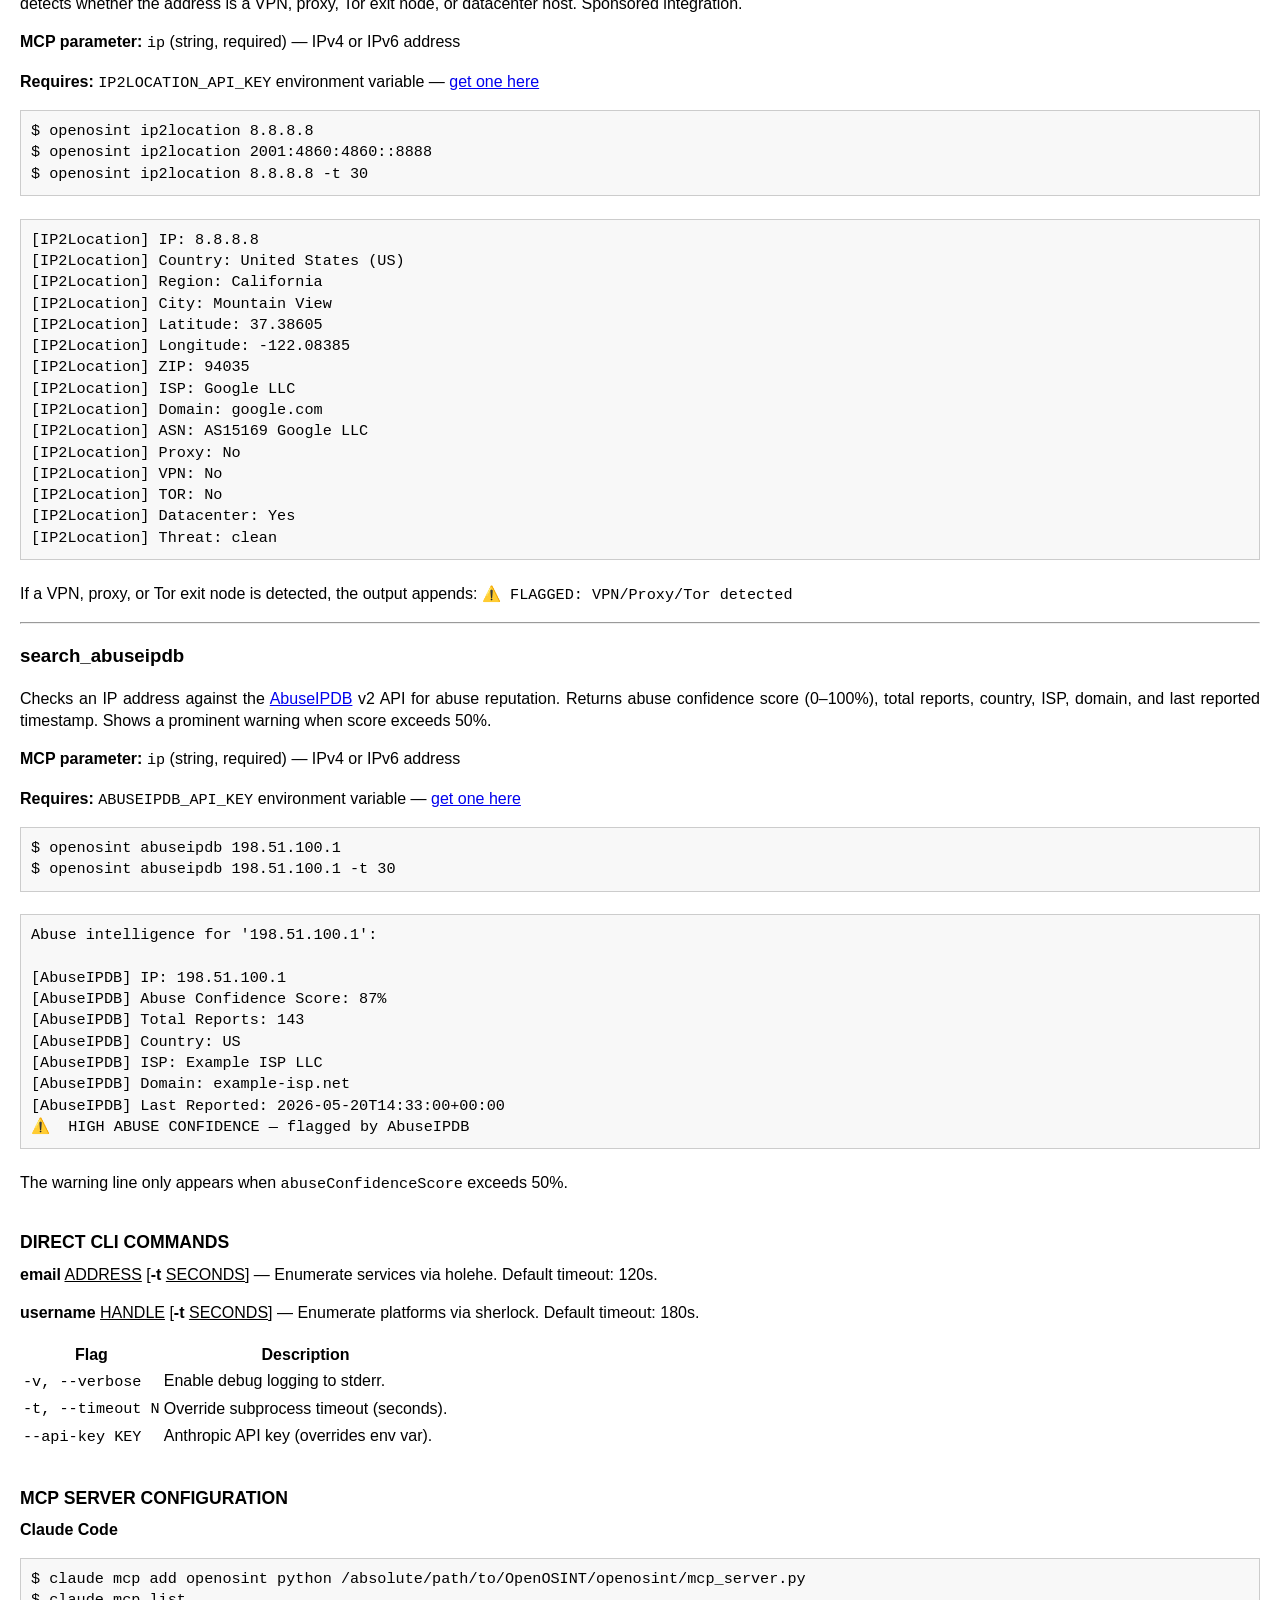
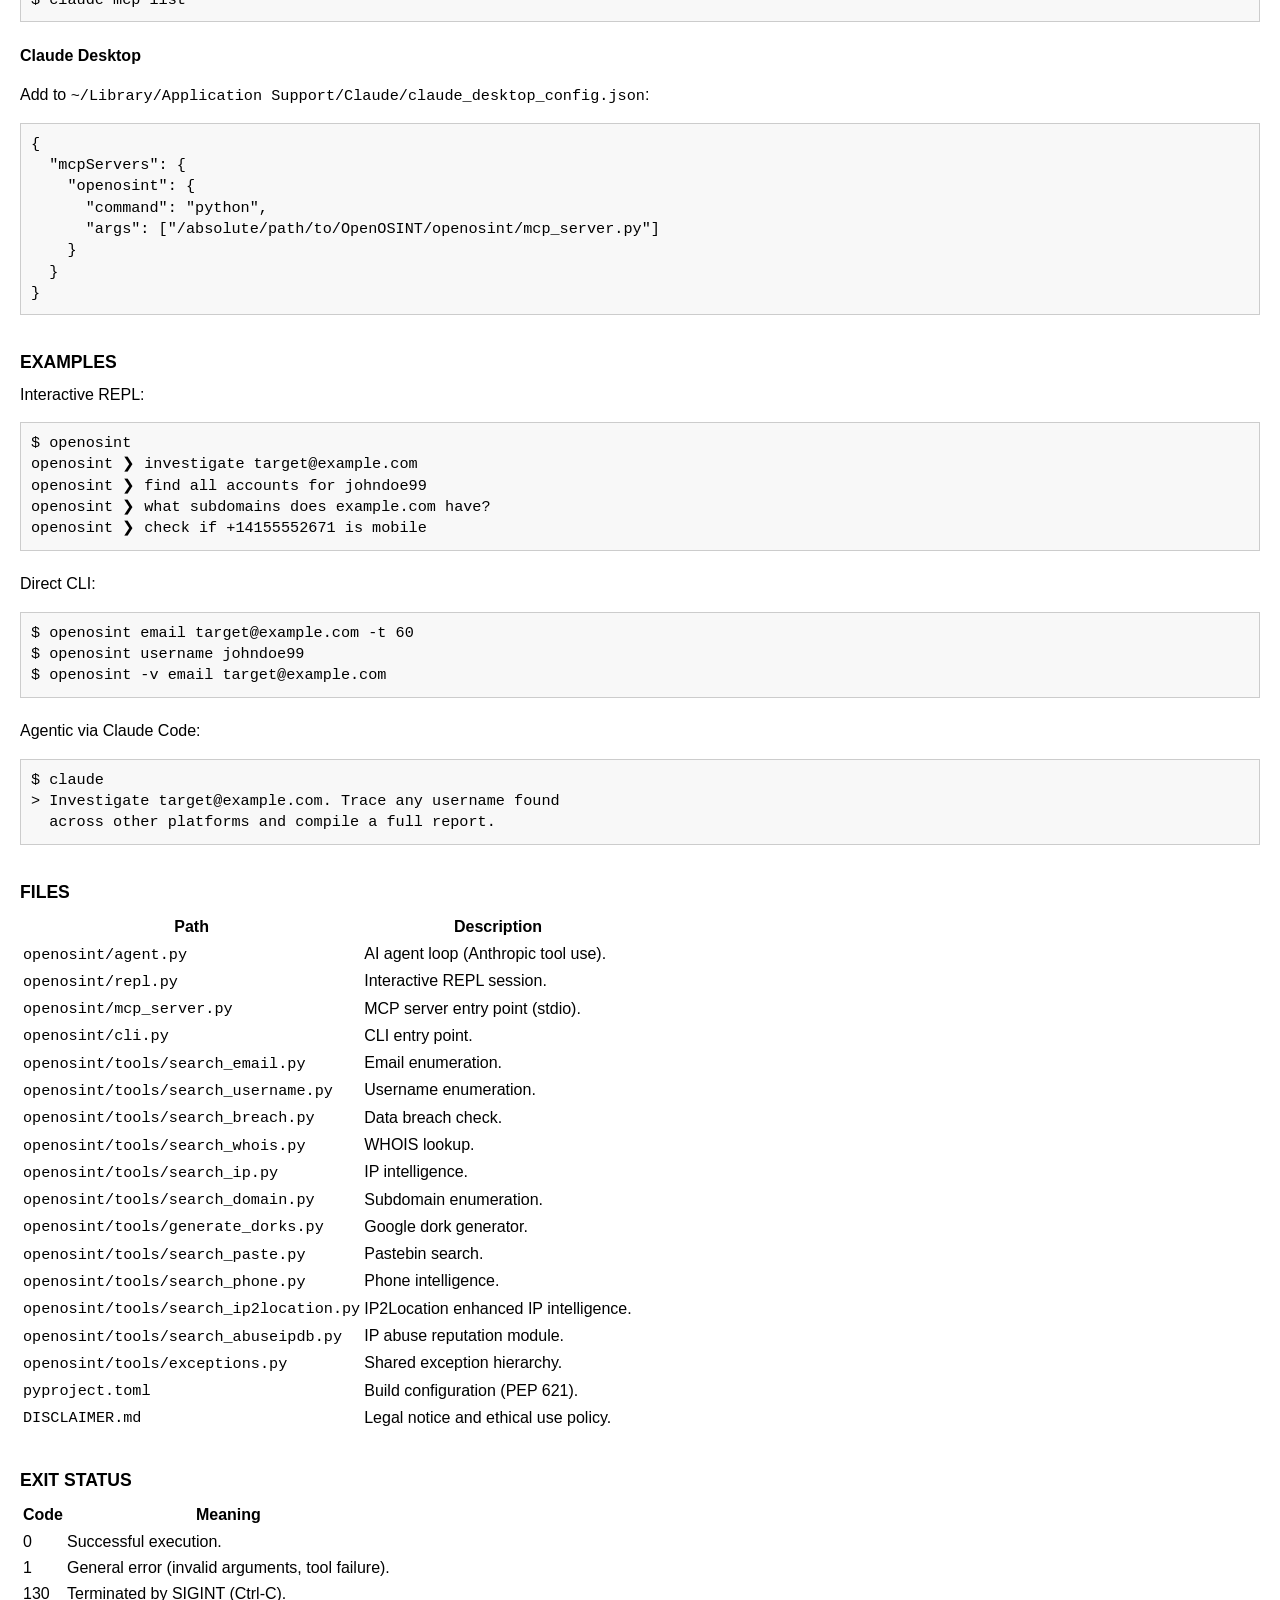
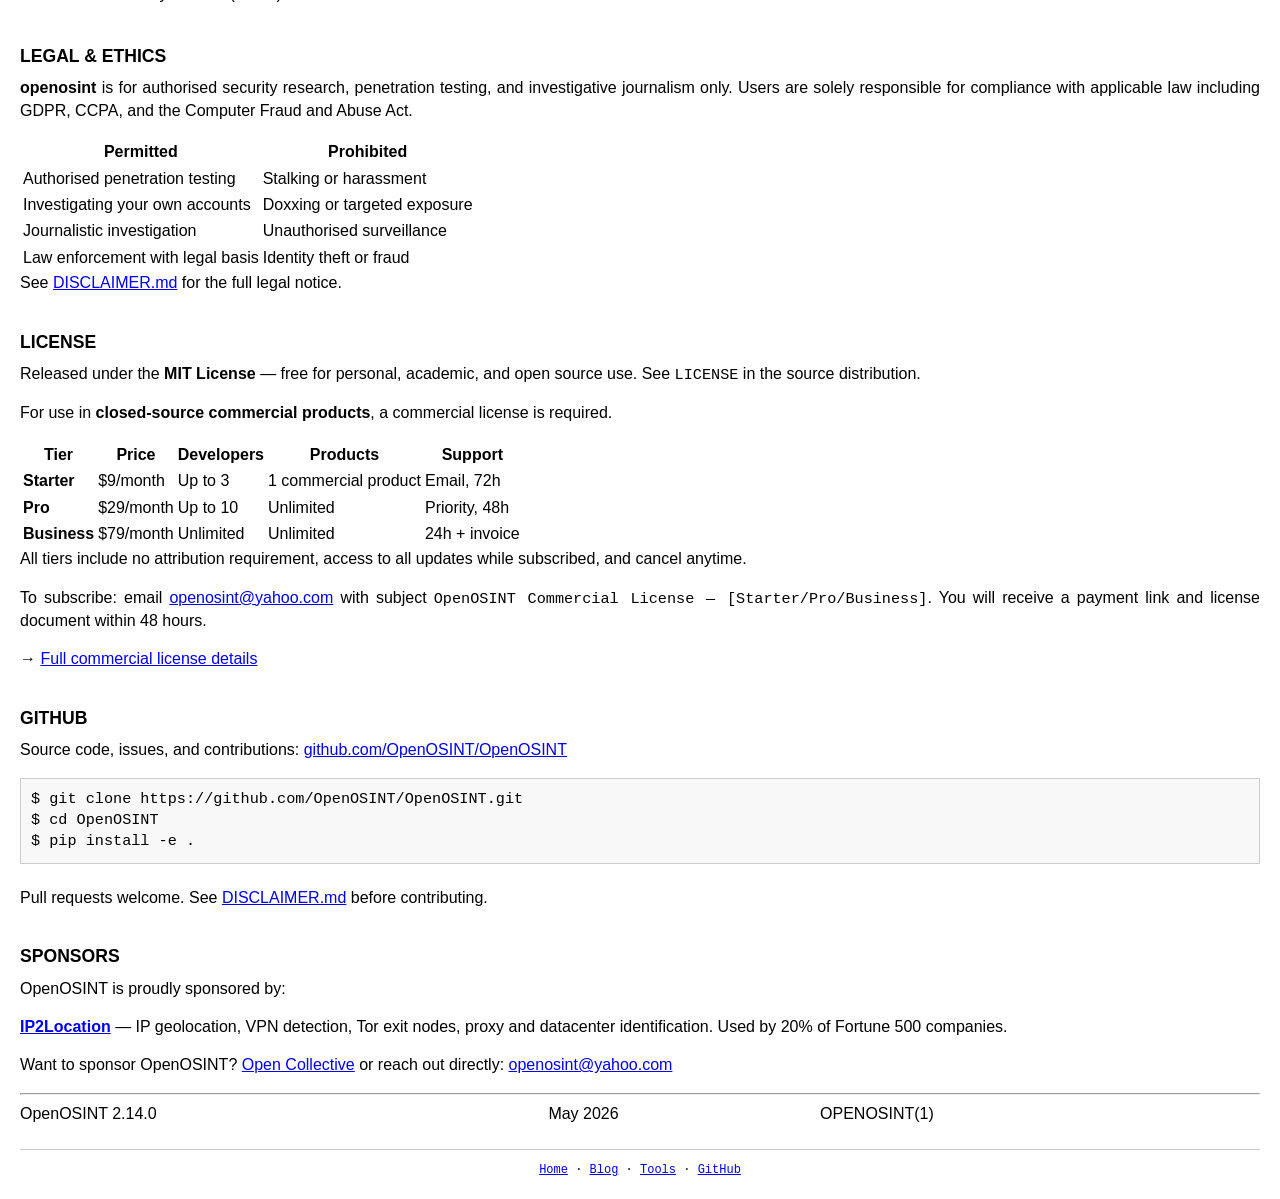
==== commit 55960198: "docs: sync sponsorship pricing and fix stale site metadata - Align Featured Integration / Sponsor / " ====
--- a/docs/index.html
+++ b/docs/index.html
@@ -3,14 +3,39 @@
 <head>
 <meta charset="UTF-8">
 <meta name="viewport" content="width=device-width, initial-scale=1.0">
-<title>openosint(1)</title>
-<meta name="description" content="OpenOSINT 2.14.0 — AI-powered OSINT agent, MCP server, CLI, and web interface. 14 tools, interactive REPL, autonomous investigations.">
+<title>OpenOSINT — OSINT Framework for Claude &amp; AI Agents</title>
+<meta name="description" content="Open-source OSINT framework with 14 tools, MCP server for Claude, and AI-powered REPL. Investigate emails, IPs, domains, and usernames automatically.">
+<meta name="keywords" content="OSINT, open source intelligence, MCP server, Claude AI agent, IP lookup, email investigation, username search, breach detection">
+<link rel="canonical" href="https://openosint.tech/">
+<meta property="og:title" content="OpenOSINT — OSINT Framework for Claude &amp; AI Agents">
+<meta property="og:description" content="Open-source OSINT framework with 14 intelligence tools, MCP server, and AI-powered REPL. Investigate emails, IPs, domains, and usernames.">
+<meta property="og:url" content="https://openosint.tech/">
+<meta property="og:type" content="website">
+<meta property="og:site_name" content="OpenOSINT">
+<meta name="twitter:card" content="summary_large_image">
+<meta name="twitter:title" content="OpenOSINT — OSINT Framework for Claude &amp; AI Agents">
+<meta name="twitter:description" content="Open-source OSINT framework with 14 intelligence tools, MCP server, and AI-powered REPL for AI agents.">
 <link rel="icon" type="image/svg+xml" href="logo.svg">
 <link rel="stylesheet" href="style.css">
+<script type="application/ld+json">
+{
+  "@context": "https://schema.org",
+  "@type": "SoftwareApplication",
+  "name": "OpenOSINT",
+  "description": "MCP-native OSINT framework for AI agents. 14 intelligence-gathering tools exposed via Model Context Protocol for automated investigations.",
+  "applicationCategory": "SecurityApplication",
+  "operatingSystem": "Linux, macOS, Windows",
+  "offers": { "@type": "Offer", "price": "0", "priceCurrency": "USD" },
+  "url": "https://openosint.tech",
+  "sameAs": "https://github.com/OpenOSINT/OpenOSINT"
+}
+</script>
 </head>
 <body>
 <div id="nav">
 <a href="/" style="color:#3fb950;font-weight:bold;">← Back to App</a>
+<a href="/blog/" style="color:#58a6ff;">BLOG</a>
+<a href="/tools/" style="color:#58a6ff;">TOOLS</a>
 <a href="#name">NAME</a>
 <a href="#synopsis">SYNOPSIS</a>
 <a href="#description">DESCRIPTION</a>
@@ -443,7 +468,24 @@
 
 <h2 id="license">LICENSE</h2>
 <div class="indent">
-<p>Released under the MIT License. See <code>LICENSE</code> in the source distribution.</p>
+<p>Released under the <strong>MIT License</strong> — free for personal, academic, and open source use. See <code>LICENSE</code> in the source distribution.</p>
+
+<p>For use in <strong>closed-source commercial products</strong>, a commercial license is required.</p>
+
+<table>
+  <thead>
+    <tr><th>Tier</th><th>Price</th><th>Developers</th><th>Products</th><th>Support</th></tr>
+  </thead>
+  <tbody>
+    <tr><td><strong>Starter</strong></td><td>$9/month</td><td>Up to 3</td><td>1 commercial product</td><td>Email, 72h</td></tr>
+    <tr><td><strong>Pro</strong></td><td>$29/month</td><td>Up to 10</td><td>Unlimited</td><td>Priority, 48h</td></tr>
+    <tr><td><strong>Business</strong></td><td>$79/month</td><td>Unlimited</td><td>Unlimited</td><td>24h + invoice</td></tr>
+  </tbody>
+</table>
+
+<p>All tiers include no attribution requirement, access to all updates while subscribed, and cancel anytime.</p>
+<p>To subscribe: email <a href="mailto:openosint@yahoo.com">openosint@yahoo.com</a> with subject <code>OpenOSINT Commercial License — [Starter/Pro/Business]</code>. You will receive a payment link and license document within 48 hours.</p>
+<p>→ <a href="commercial-license.md">Full commercial license details</a></p>
 </div>
 
 <h2 id="github">GITHUB</h2>
@@ -464,7 +506,7 @@
 <div class="indent">
 <p>OpenOSINT is proudly sponsored by:</p>
 <p><b><a href="https://www.ip2location.com" target="_blank" rel="noopener">IP2Location</a></b> &mdash; IP geolocation, VPN detection, Tor exit nodes, proxy and datacenter identification. Used by 20% of Fortune 500 companies.</p>
-<p>Want to sponsor OpenOSINT? <a href="https://github.com/OpenOSINT/OpenOSINT/issues" target="_blank" rel="noopener">Open an issue</a> or reach out directly: <a href="mailto:tommasobertocchideveloper04@gmail.com">tommasobertocchideveloper04@gmail.com</a></p>
+<p>Want to sponsor OpenOSINT? <a href="https://opencollective.com/openosint_oss" target="_blank" rel="noopener">Open Collective</a> or reach out directly: <a href="mailto:openosint@yahoo.com">openosint@yahoo.com</a></p>
 </div>
 
 <hr>
@@ -478,6 +520,13 @@
 </table>
 </div>
 
+<div style="margin-top:24px; padding-top:12px; border-top:1px solid #ccc; font-family:monospace; font-size:12px; text-align:center;">
+<a href="/">Home</a> &middot;
+<a href="/blog/">Blog</a> &middot;
+<a href="/tools/">Tools</a> &middot;
+<a href="https://github.com/OpenOSINT/OpenOSINT" target="_blank" rel="noopener">GitHub</a>
+</div>
+
 </div>
 </body>
 </html>
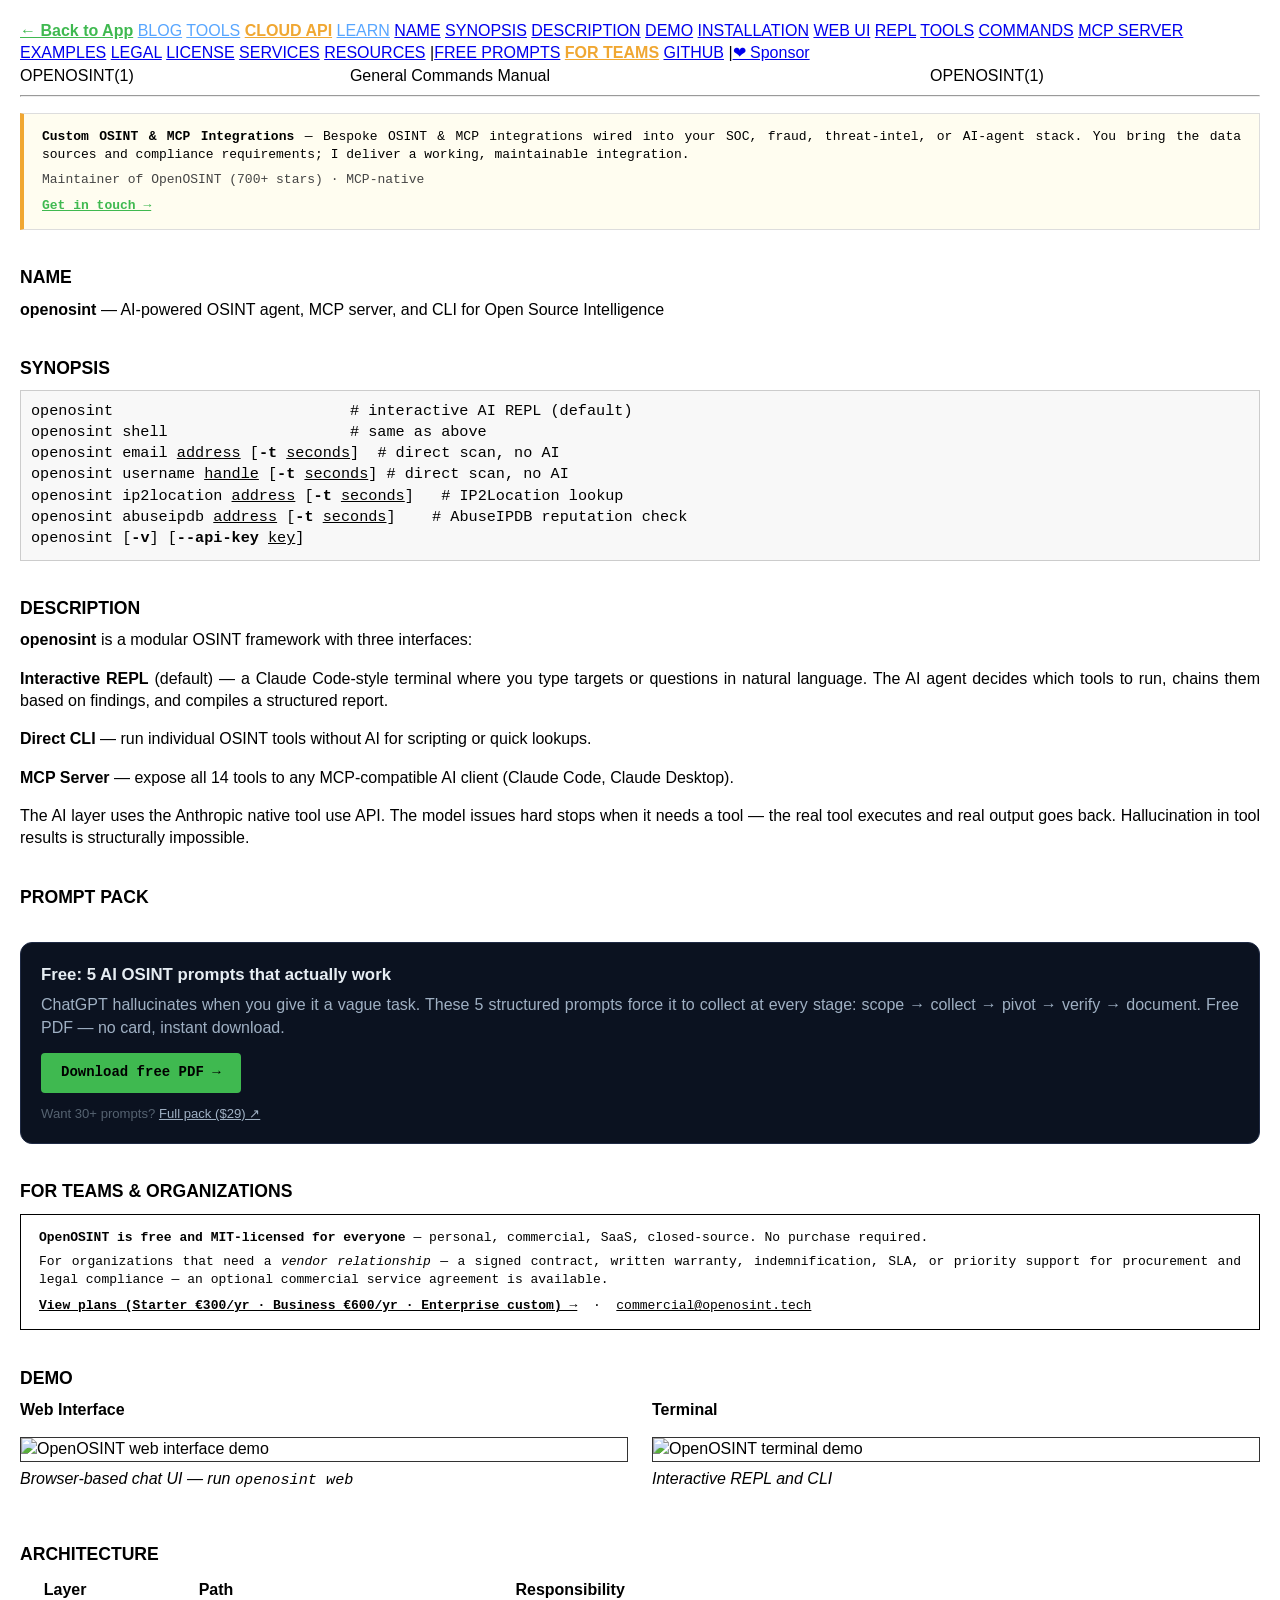
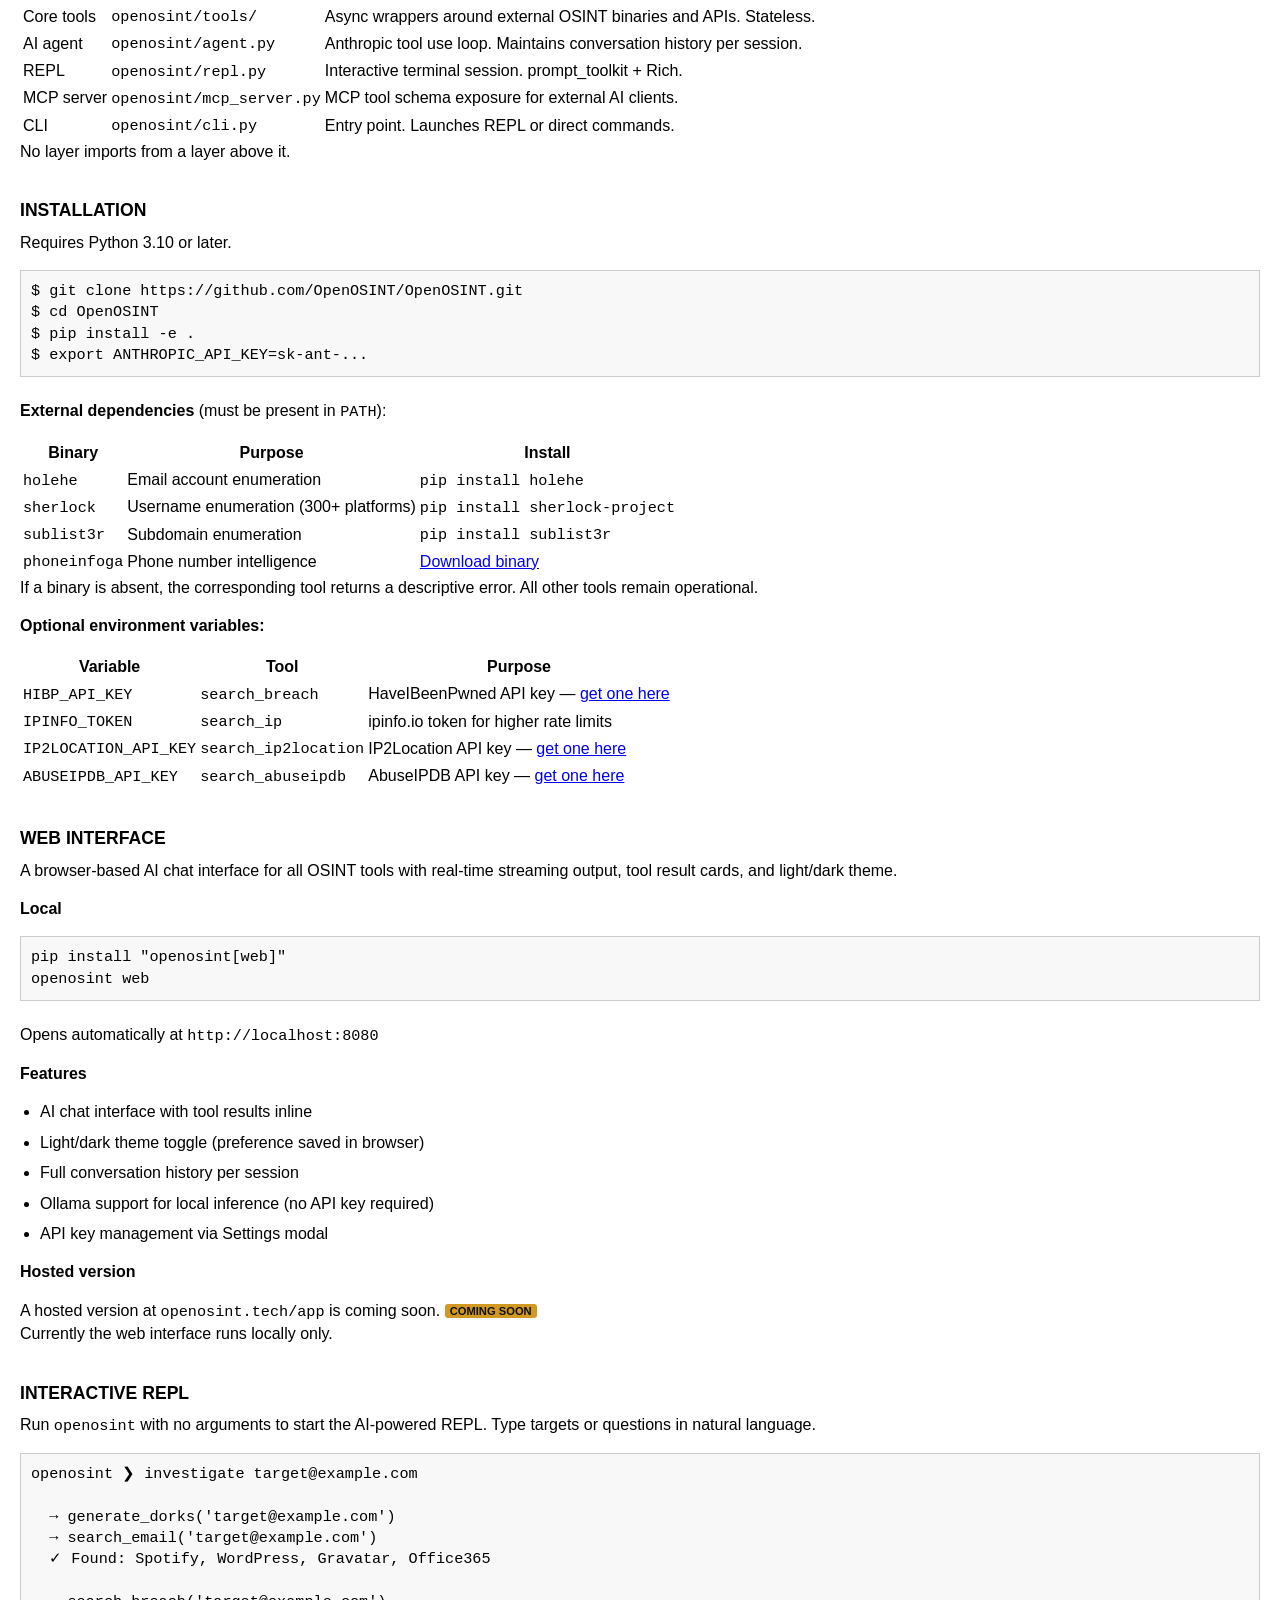
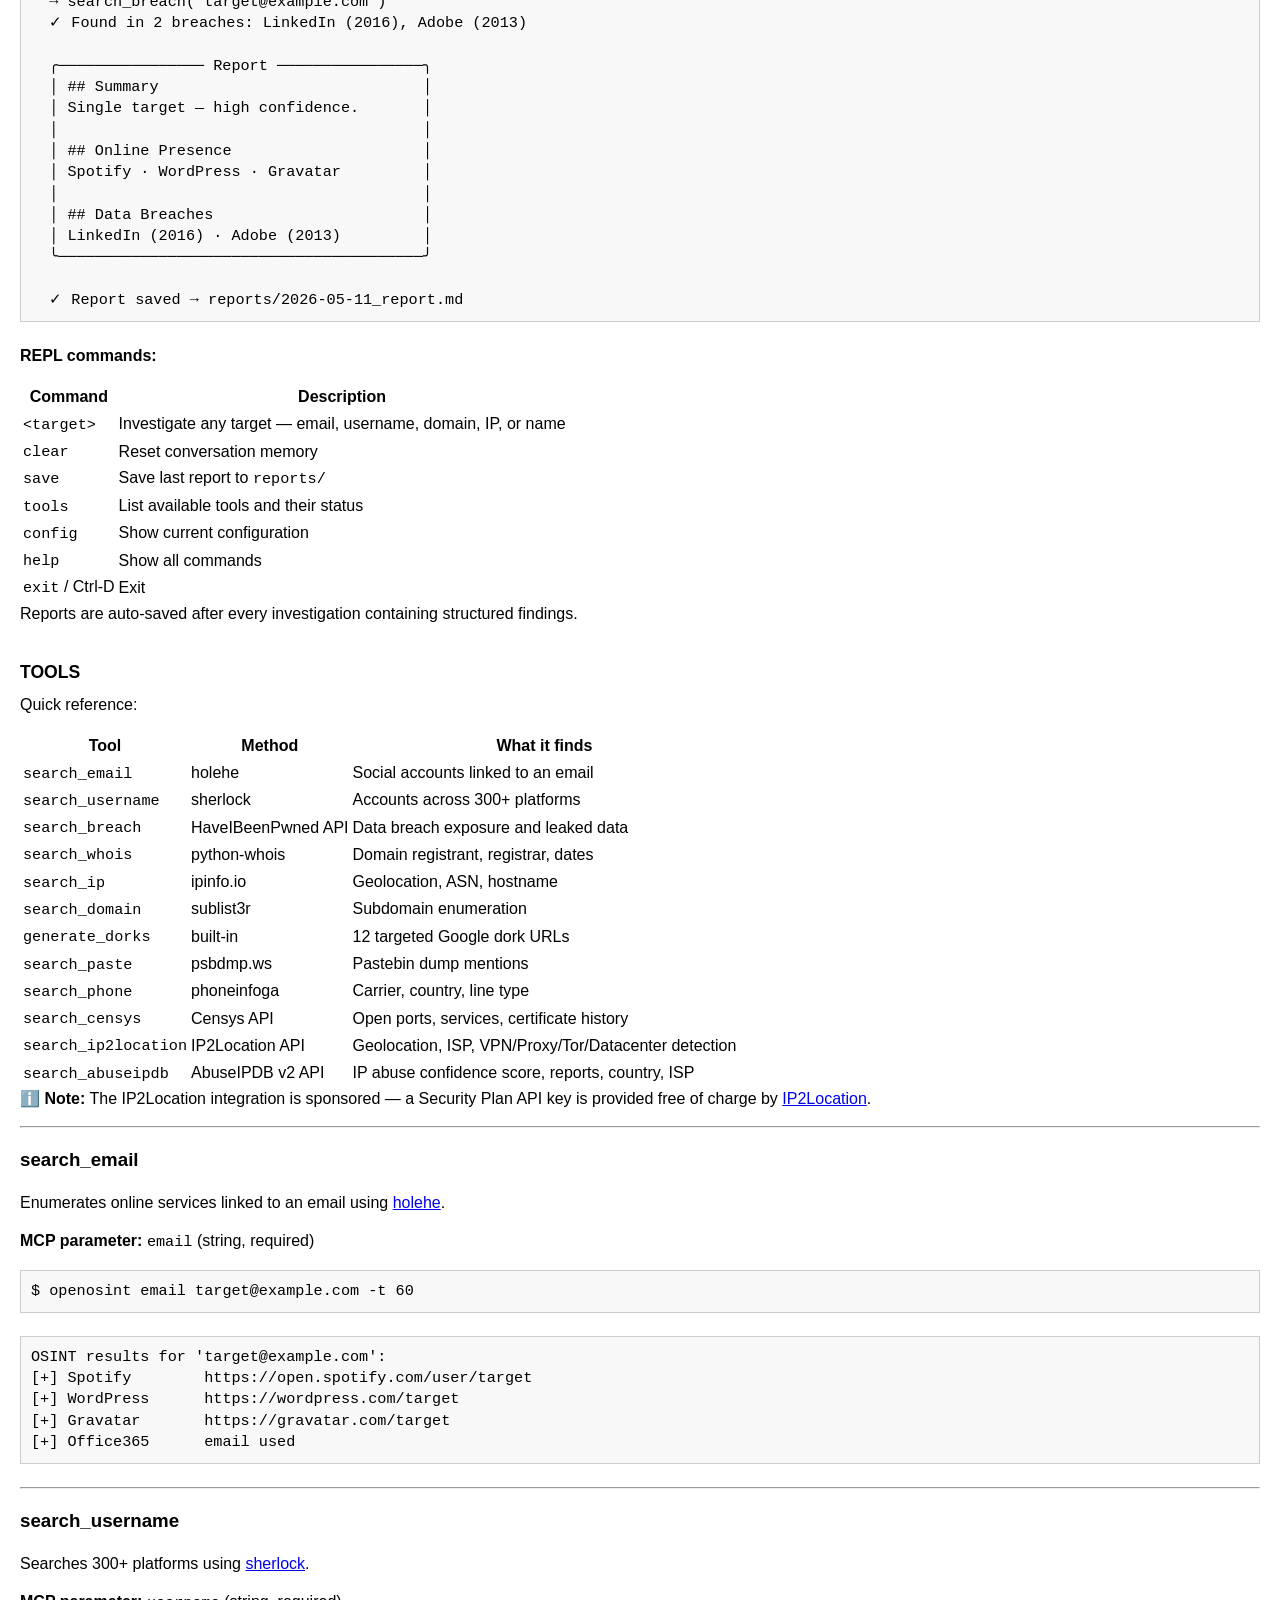
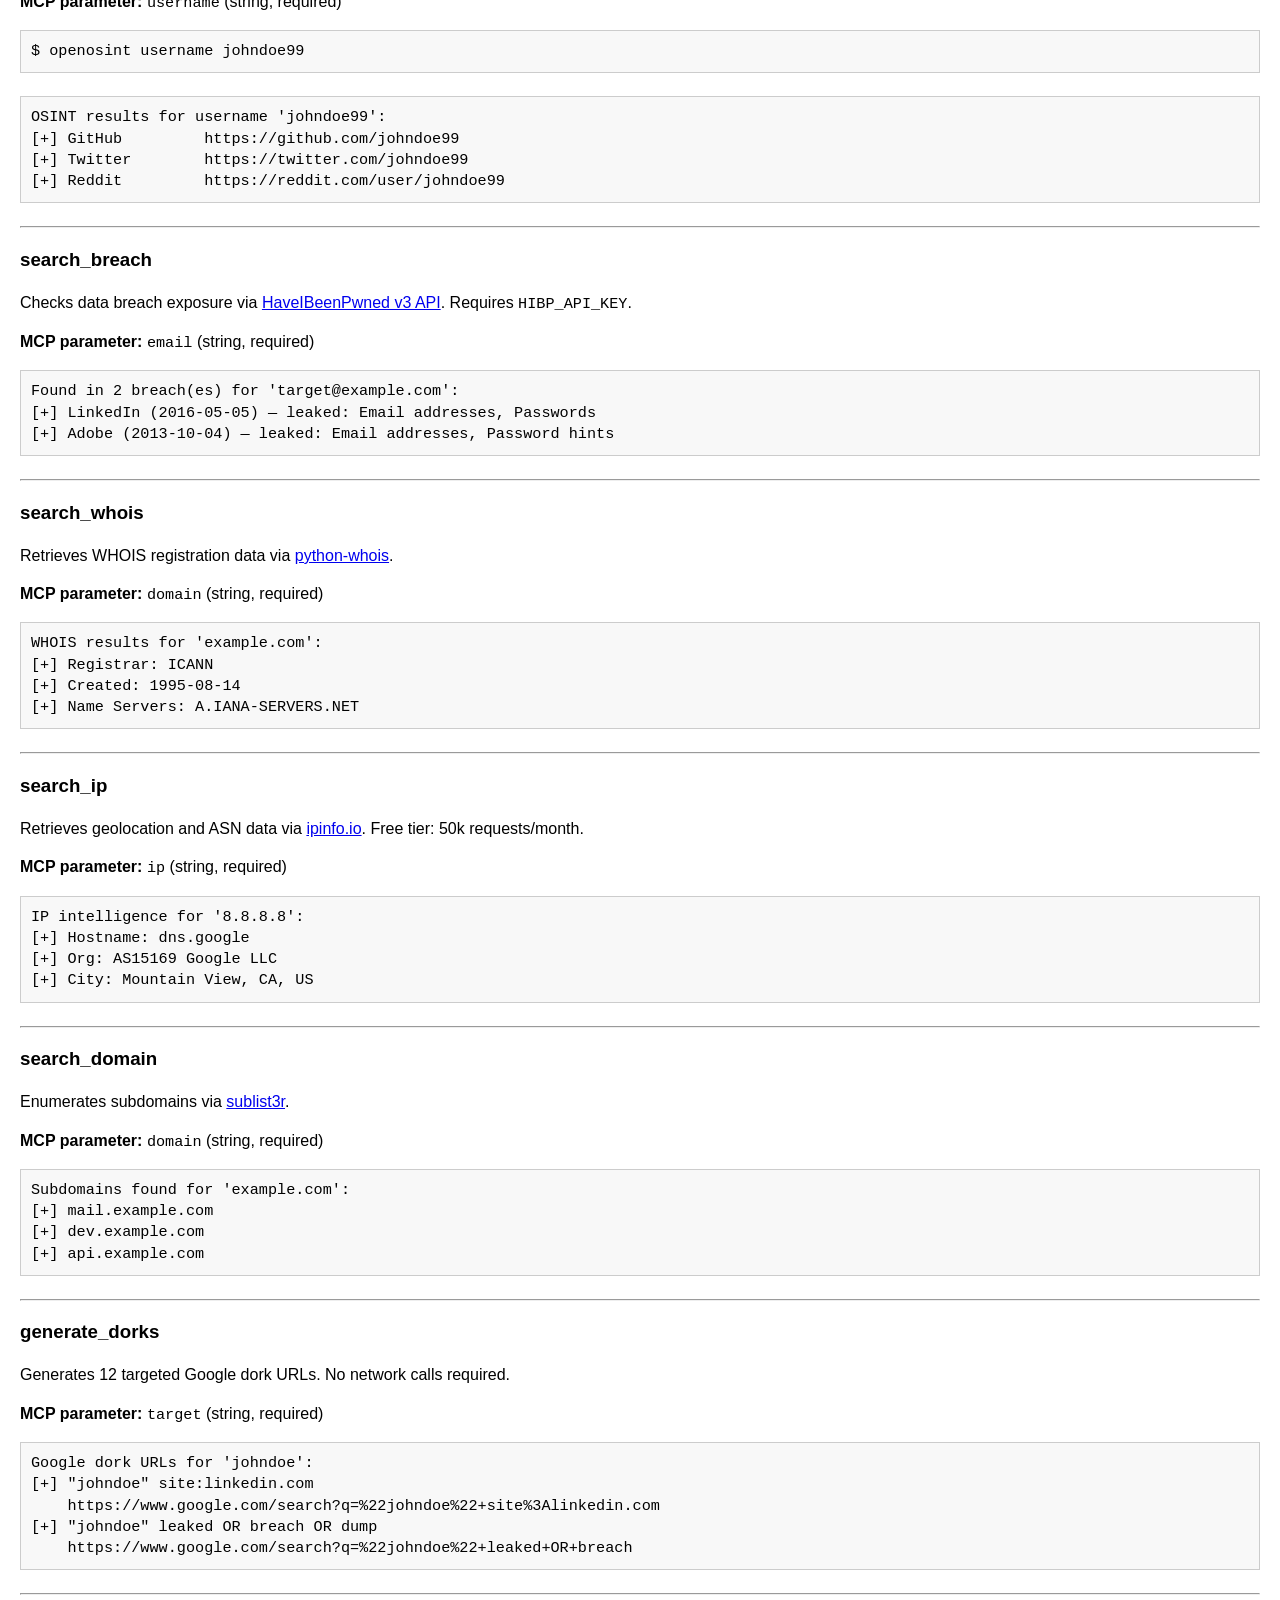
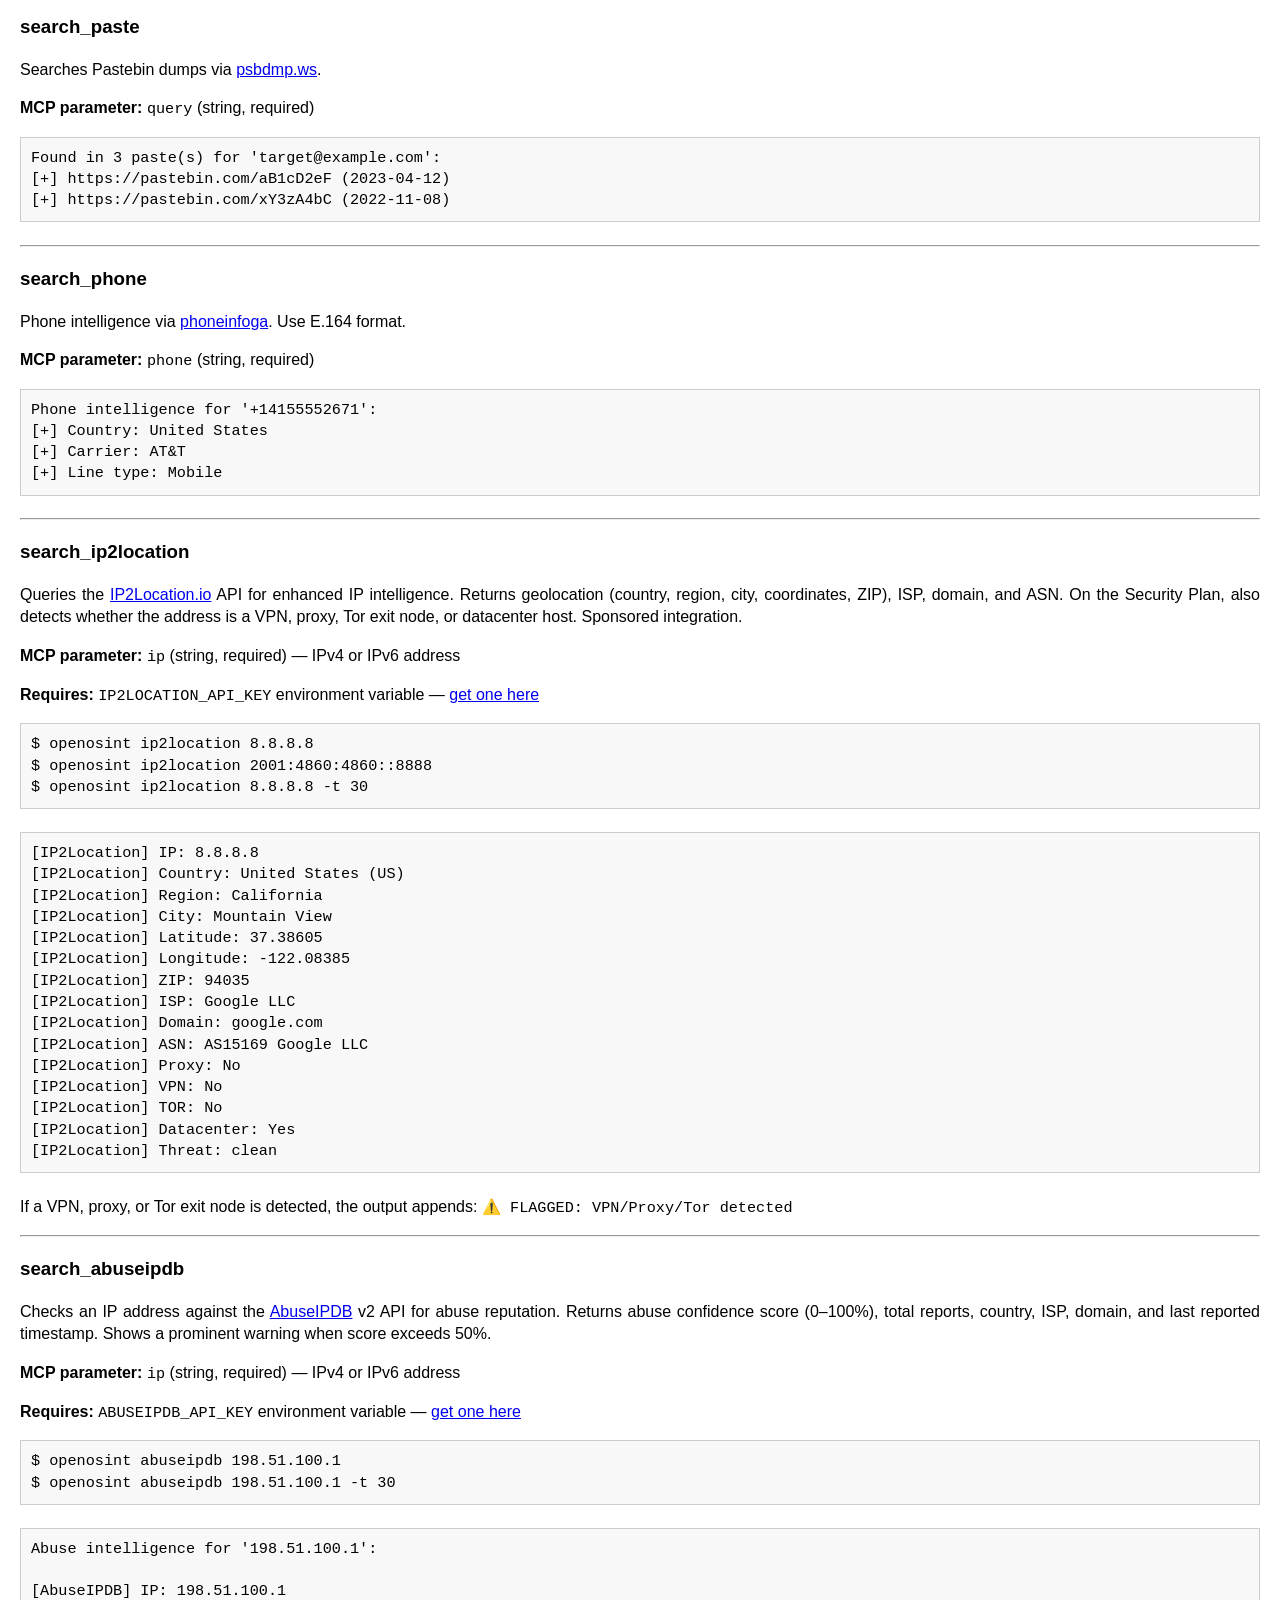
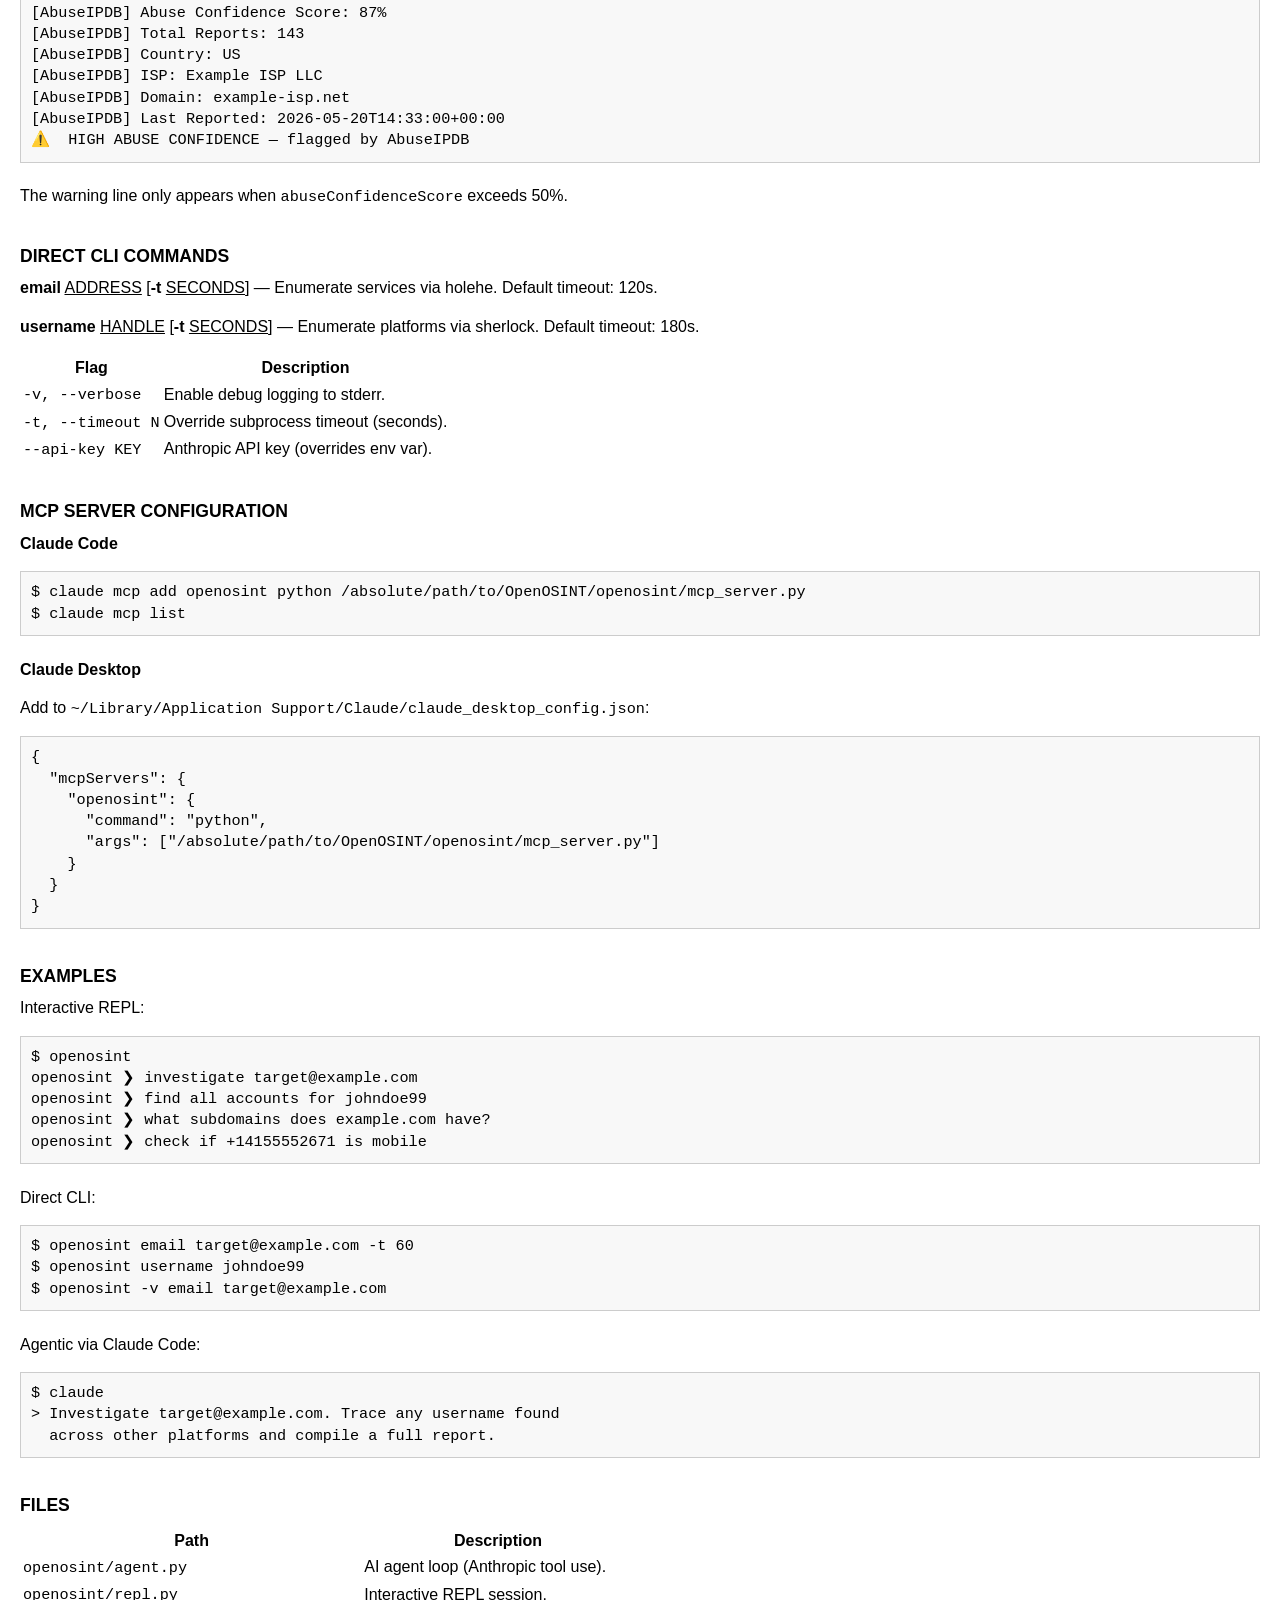
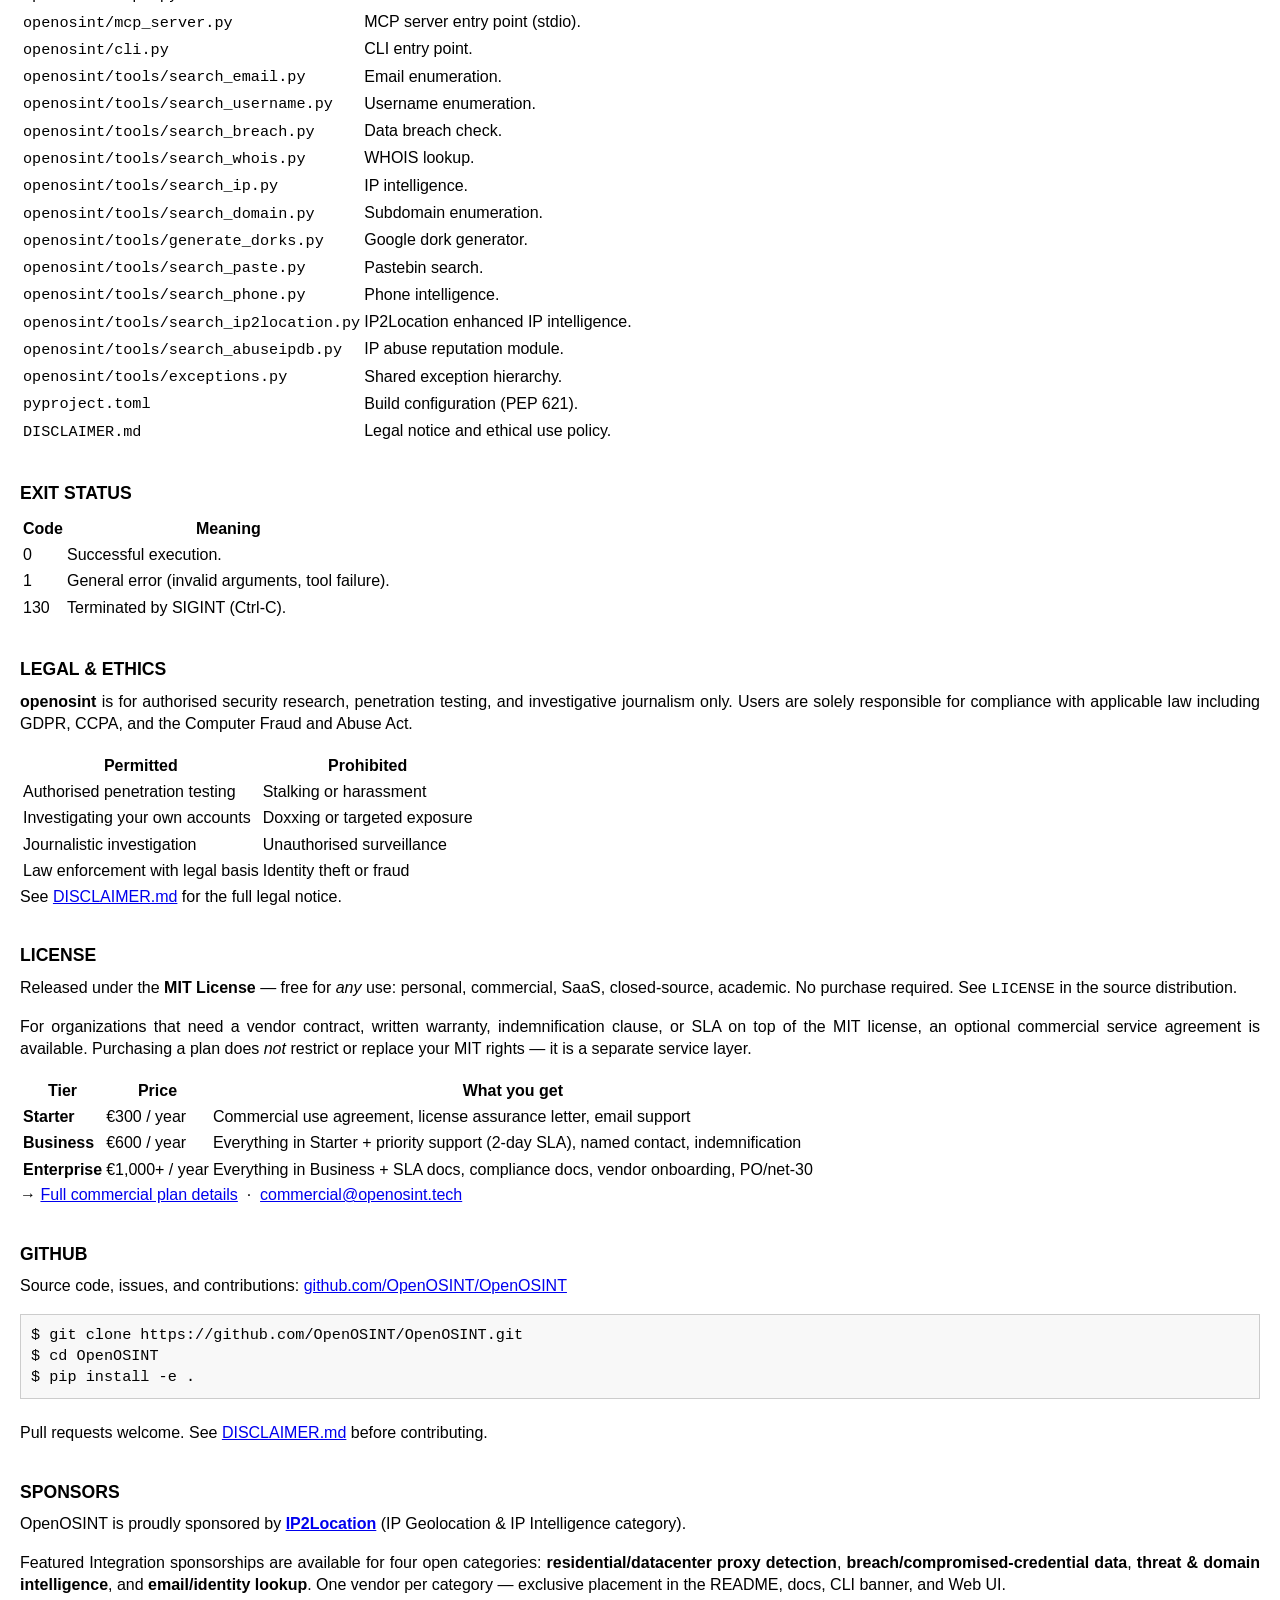
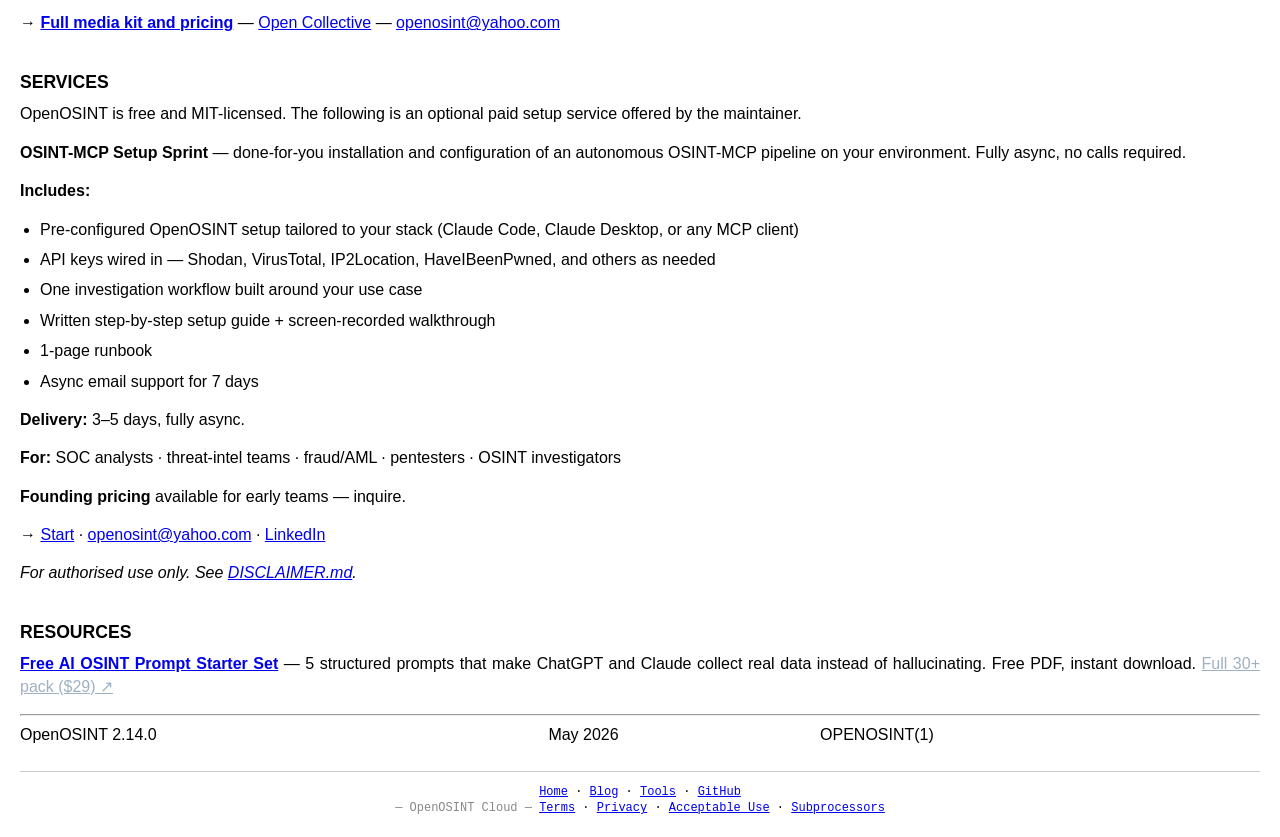
==== commit 3231737e: "feat(docs): surface commercial offering on homepage and fix stale #license section - Add FOR TEAMS n" ====
--- a/docs/index.html
+++ b/docs/index.html
@@ -5,7 +5,7 @@
 <meta name="viewport" content="width=device-width, initial-scale=1.0">
 <title>OpenOSINT — OSINT Framework for Claude &amp; AI Agents</title>
 <meta name="description" content="Open-source OSINT framework with 14 tools, MCP server for Claude, and AI-powered REPL. Investigate emails, IPs, domains, and usernames automatically.">
-<meta name="keywords" content="OSINT, open source intelligence, MCP server, Claude AI agent, IP lookup, email investigation, username search, breach detection">
+<meta name="keywords" content="OSINT, open source intelligence, MCP server, Claude AI agent, IP intelligence API, IP geolocation API, proxy VPN detection API, domain intelligence API, email investigation, username search">
 <link rel="canonical" href="https://openosint.tech/">
 <meta property="og:title" content="OpenOSINT — OSINT Framework for Claude &amp; AI Agents">
 <meta property="og:description" content="Open-source OSINT framework with 14 intelligence tools, MCP server, and AI-powered REPL. Investigate emails, IPs, domains, and usernames.">
@@ -36,11 +36,12 @@
 <a href="/" style="color:#3fb950;font-weight:bold;">← Back to App</a>
 <a href="/blog/" style="color:#58a6ff;">BLOG</a>
 <a href="/tools/" style="color:#58a6ff;">TOOLS</a>
+<a href="/cloud/" style="color:#f0a732;font-weight:bold;">CLOUD API</a>
+<a href="/learn/" style="color:#58a6ff;">LEARN</a>
 <a href="#name">NAME</a>
 <a href="#synopsis">SYNOPSIS</a>
 <a href="#description">DESCRIPTION</a>
 <a href="#demo">DEMO</a>
-<a href="#architecture">ARCHITECTURE</a>
 <a href="#installation">INSTALLATION</a>
 <a href="#web">WEB UI</a>
 <a href="#repl">REPL</a>
@@ -48,12 +49,14 @@
 <a href="#commands">COMMANDS</a>
 <a href="#mcp">MCP SERVER</a>
 <a href="#examples">EXAMPLES</a>
-<a href="#files">FILES</a>
-<a href="#exit">EXIT STATUS</a>
 <a href="#legal">LEGAL</a>
 <a href="#license">LICENSE</a>
-<a href="#sponsors">SPONSORS</a>
+<a href="#services">SERVICES</a>
+<a href="#resources">RESOURCES</a>
+<span class="nav-sep">|</span><a href="/free-prompts/?utm_source=site&amp;utm_medium=nav&amp;utm_campaign=free_starter" class="nav-cta">FREE PROMPTS</a>
+<a href="/commercial/" style="color:#f0a732;font-weight:bold;">FOR TEAMS</a>
 <a href="https://github.com/OpenOSINT/OpenOSINT" target="_blank" rel="noopener">GITHUB</a>
+<span class="nav-sep">|</span><a href="/sponsors.html" class="nav-cta">&#10084; Sponsor</a>
 </div>
 
 <div id="content">
@@ -70,6 +73,12 @@
 
 <hr>
 
+<div style="background:#fffdf0;border:1px solid #ddd;border-left:4px solid #f0a732;padding:14px 18px;margin:16px 0;font-family:monospace;font-size:13px;">
+<p style="margin:0 0 6px 0;"><b>Custom OSINT &amp; MCP Integrations</b> &mdash; Bespoke OSINT &amp; MCP integrations wired into your SOC, fraud, threat-intel, or AI-agent stack. You bring the data sources and compliance requirements; I deliver a working, maintainable integration.</p>
+<p style="margin:0 0 8px 0;color:#444;">Maintainer of OpenOSINT (700+ stars) &middot; MCP-native</p>
+<p style="margin:0;"><a href="mailto:openosint@yahoo.com?subject=OpenOSINT%20Custom%20Integration" style="color:#3fb950;font-weight:bold;">Get in touch &rarr;</a></p>
+</div>
+
 <h2 id="name">NAME</h2>
 <div class="indent">
 <p><b>openosint</b> &mdash; AI-powered OSINT agent, MCP server, and CLI for Open Source Intelligence</p>
@@ -93,6 +102,25 @@
 <p><b>Direct CLI</b> &mdash; run individual OSINT tools without AI for scripting or quick lookups.</p>
 <p><b>MCP Server</b> &mdash; expose all 14 tools to any MCP-compatible AI client (Claude Code, Claude Desktop).</p>
 <p>The AI layer uses the Anthropic native tool use API. The model issues hard stops when it needs a tool — the real tool executes and real output goes back. Hallucination in tool results is structurally impossible.</p>
+</div>
+
+<h2 id="prompt-pack">PROMPT PACK</h2>
+<div class="indent">
+<aside style="border:1px solid #1f2a44;background:#0b1220;border-radius:12px;padding:20px;margin:32px 0;">
+  <strong style="color:#e6edf3;font-size:1.05rem;">Free: 5 AI OSINT prompts that actually work</strong>
+  <p style="color:#9fb0c3;margin:8px 0 14px;">ChatGPT hallucinates when you give it a vague task. These 5 structured prompts force it to collect at every stage: scope &rarr; collect &rarr; pivot &rarr; verify &rarr; document. Free PDF &mdash; no card, instant download.</p>
+  <a href="/free-prompts/?utm_source=site&amp;utm_medium=hero&amp;utm_campaign=free_starter" style="display:inline-block;background:#3fb950;color:#000;padding:10px 20px;border-radius:4px;text-decoration:none;font-weight:bold;font-family:monospace;font-size:14px;">Download free PDF &rarr;</a>
+  <p style="margin:12px 0 0;font-size:0.82rem;color:#556270;">Want 30+ prompts? <a href="https://tommasodev.gumroad.com/l/ai-osint-prompt-pack?utm_source=site&amp;utm_medium=hero&amp;utm_campaign=prompt_pack" style="color:#9fb0c3;">Full pack ($29) &#8599;</a></p>
+</aside>
+</div>
+
+<h2 id="commercial">FOR TEAMS &amp; ORGANIZATIONS</h2>
+<div class="indent">
+<div style="border:1px solid #000;padding:14px 18px;margin:10px 0 16px 0;font-family:monospace;font-size:13px;">
+<p style="margin:0 0 6px 0;"><b>OpenOSINT is free and MIT-licensed for everyone</b> &mdash; personal, commercial, SaaS, closed-source. No purchase required.</p>
+<p style="margin:0 0 8px 0;">For organizations that need a <em>vendor relationship</em> &mdash; a signed contract, written warranty, indemnification, SLA, or priority support for procurement and legal compliance &mdash; an optional commercial service agreement is available.</p>
+<p style="margin:0;"><a href="/commercial/?utm_source=site&amp;utm_medium=hero&amp;utm_campaign=commercial" style="color:#000;font-weight:bold;">View plans (Starter &euro;300/yr &middot; Business &euro;600/yr &middot; Enterprise custom) &rarr;</a> &nbsp;&middot;&nbsp; <a href="mailto:commercial@openosint.tech?subject=OpenOSINT%20Commercial%20%E2%80%94%20%5Byour%20org%5D" style="color:#000;">commercial@openosint.tech</a></p>
+</div>
 </div>
 
 <h2 id="demo">DEMO</h2>
@@ -468,24 +496,15 @@
 
 <h2 id="license">LICENSE</h2>
 <div class="indent">
-<p>Released under the <strong>MIT License</strong> — free for personal, academic, and open source use. See <code>LICENSE</code> in the source distribution.</p>
-
-<p>For use in <strong>closed-source commercial products</strong>, a commercial license is required.</p>
-
-<table>
-  <thead>
-    <tr><th>Tier</th><th>Price</th><th>Developers</th><th>Products</th><th>Support</th></tr>
-  </thead>
-  <tbody>
-    <tr><td><strong>Starter</strong></td><td>$9/month</td><td>Up to 3</td><td>1 commercial product</td><td>Email, 72h</td></tr>
-    <tr><td><strong>Pro</strong></td><td>$29/month</td><td>Up to 10</td><td>Unlimited</td><td>Priority, 48h</td></tr>
-    <tr><td><strong>Business</strong></td><td>$79/month</td><td>Unlimited</td><td>Unlimited</td><td>24h + invoice</td></tr>
-  </tbody>
-</table>
-
-<p>All tiers include no attribution requirement, access to all updates while subscribed, and cancel anytime.</p>
-<p>To subscribe: email <a href="mailto:openosint@yahoo.com">openosint@yahoo.com</a> with subject <code>OpenOSINT Commercial License — [Starter/Pro/Business]</code>. You will receive a payment link and license document within 48 hours.</p>
-<p>→ <a href="commercial-license.md">Full commercial license details</a></p>
+<p>Released under the <strong>MIT License</strong> &mdash; free for <em>any</em> use: personal, commercial, SaaS, closed-source, academic. No purchase required. See <code>LICENSE</code> in the source distribution.</p>
+<p>For organizations that need a vendor contract, written warranty, indemnification clause, or SLA on top of the MIT license, an optional commercial service agreement is available. Purchasing a plan does <em>not</em> restrict or replace your MIT rights &mdash; it is a separate service layer.</p>
+<table>
+<tr><th>Tier</th><th>Price</th><th>What you get</th></tr>
+<tr><td><b>Starter</b></td><td>&euro;300 / year</td><td>Commercial use agreement, license assurance letter, email support</td></tr>
+<tr><td><b>Business</b></td><td>&euro;600 / year</td><td>Everything in Starter + priority support (2-day SLA), named contact, indemnification</td></tr>
+<tr><td><b>Enterprise</b></td><td>&euro;1,000+ / year</td><td>Everything in Business + SLA docs, compliance docs, vendor onboarding, PO/net-30</td></tr>
+</table>
+<p>&rarr; <a href="/commercial/?utm_source=site&amp;utm_medium=license&amp;utm_campaign=commercial">Full commercial plan details</a> &nbsp;&middot;&nbsp; <a href="mailto:commercial@openosint.tech?subject=OpenOSINT%20Commercial%20%E2%80%94%20%5Byour%20org%5D">commercial@openosint.tech</a></p>
 </div>
 
 <h2 id="github">GITHUB</h2>
@@ -504,9 +523,34 @@
 
 <h2 id="sponsors">SPONSORS</h2>
 <div class="indent">
-<p>OpenOSINT is proudly sponsored by:</p>
-<p><b><a href="https://www.ip2location.com" target="_blank" rel="noopener">IP2Location</a></b> &mdash; IP geolocation, VPN detection, Tor exit nodes, proxy and datacenter identification. Used by 20% of Fortune 500 companies.</p>
-<p>Want to sponsor OpenOSINT? <a href="https://opencollective.com/openosint_oss" target="_blank" rel="noopener">Open Collective</a> or reach out directly: <a href="mailto:openosint@yahoo.com">openosint@yahoo.com</a></p>
+<p>OpenOSINT is proudly sponsored by <b><a href="https://www.ip2location.com" target="_blank" rel="noopener sponsored">IP2Location</a></b> (IP Geolocation &amp; IP Intelligence category).</p>
+<p>Featured Integration sponsorships are available for four open categories: <b>residential/datacenter proxy detection</b>, <b>breach/compromised-credential data</b>, <b>threat &amp; domain intelligence</b>, and <b>email/identity lookup</b>. One vendor per category — exclusive placement in the README, docs, CLI banner, and Web UI.</p>
+<p>&rarr; <a href="/sponsors.html"><b>Full media kit and pricing</b></a> &mdash; <a href="https://opencollective.com/openosint_oss" target="_blank" rel="noopener">Open Collective</a> &mdash; <a href="mailto:openosint@yahoo.com?subject=OpenOSINT%20Sponsorship%20Inquiry">openosint@yahoo.com</a></p>
+</div>
+
+<h2 id="services">SERVICES</h2>
+<div class="indent">
+<p>OpenOSINT is free and MIT-licensed. The following is an optional paid setup service offered by the maintainer.</p>
+<p><b>OSINT-MCP Setup Sprint</b> &mdash; done-for-you installation and configuration of an autonomous OSINT-MCP pipeline on your environment. Fully async, no calls required.</p>
+<p><b>Includes:</b></p>
+<ul>
+<li>Pre-configured OpenOSINT setup tailored to your stack (Claude Code, Claude Desktop, or any MCP client)</li>
+<li>API keys wired in &mdash; Shodan, VirusTotal, IP2Location, HaveIBeenPwned, and others as needed</li>
+<li>One investigation workflow built around your use case</li>
+<li>Written step-by-step setup guide + screen-recorded walkthrough</li>
+<li>1-page runbook</li>
+<li>Async email support for 7 days</li>
+</ul>
+<p><b>Delivery:</b> 3&ndash;5 days, fully async.</p>
+<p><b>For:</b> SOC analysts &middot; threat-intel teams &middot; fraud/AML &middot; pentesters &middot; OSINT investigators</p>
+<p><b>Founding pricing</b> available for early teams &mdash; inquire.</p>
+<p>&rarr; <a href="mailto:openosint@yahoo.com?subject=OSINT-MCP%20Setup%20Sprint">Start</a><!-- replace with INTAKE_FORM_LINK when ready --> &middot; <a href="mailto:openosint@yahoo.com">openosint@yahoo.com</a> &middot; <a href="https://www.linkedin.com/company/openosintoss" target="_blank" rel="noopener">LinkedIn</a></p>
+<p><em>For authorised use only. See <a href="https://github.com/OpenOSINT/OpenOSINT/blob/main/DISCLAIMER.md" target="_blank" rel="noopener">DISCLAIMER.md</a>.</em></p>
+</div>
+
+<h2 id="resources">RESOURCES</h2>
+<div class="indent">
+<p><a href="/free-prompts/?utm_source=site&amp;utm_medium=resources&amp;utm_campaign=free_starter"><b>Free AI OSINT Prompt Starter Set</b></a> &mdash; 5 structured prompts that make ChatGPT and Claude collect real data instead of hallucinating. Free PDF, instant download. <a href="https://tommasodev.gumroad.com/l/ai-osint-prompt-pack?utm_source=site&amp;utm_medium=resources&amp;utm_campaign=prompt_pack" style="color:#9fb0c3;">Full 30+ pack ($29) &#8599;</a></p>
 </div>
 
 <hr>
@@ -525,6 +569,12 @@
 <a href="/blog/">Blog</a> &middot;
 <a href="/tools/">Tools</a> &middot;
 <a href="https://github.com/OpenOSINT/OpenOSINT" target="_blank" rel="noopener">GitHub</a>
+<br>
+<span style="color:#888;">&mdash; OpenOSINT Cloud &mdash;</span>
+<a href="/terms/">Terms</a> &middot;
+<a href="/privacy/">Privacy</a> &middot;
+<a href="/acceptable-use/">Acceptable Use</a> &middot;
+<a href="/subprocessors/">Subprocessors</a>
 </div>
 
 </div>
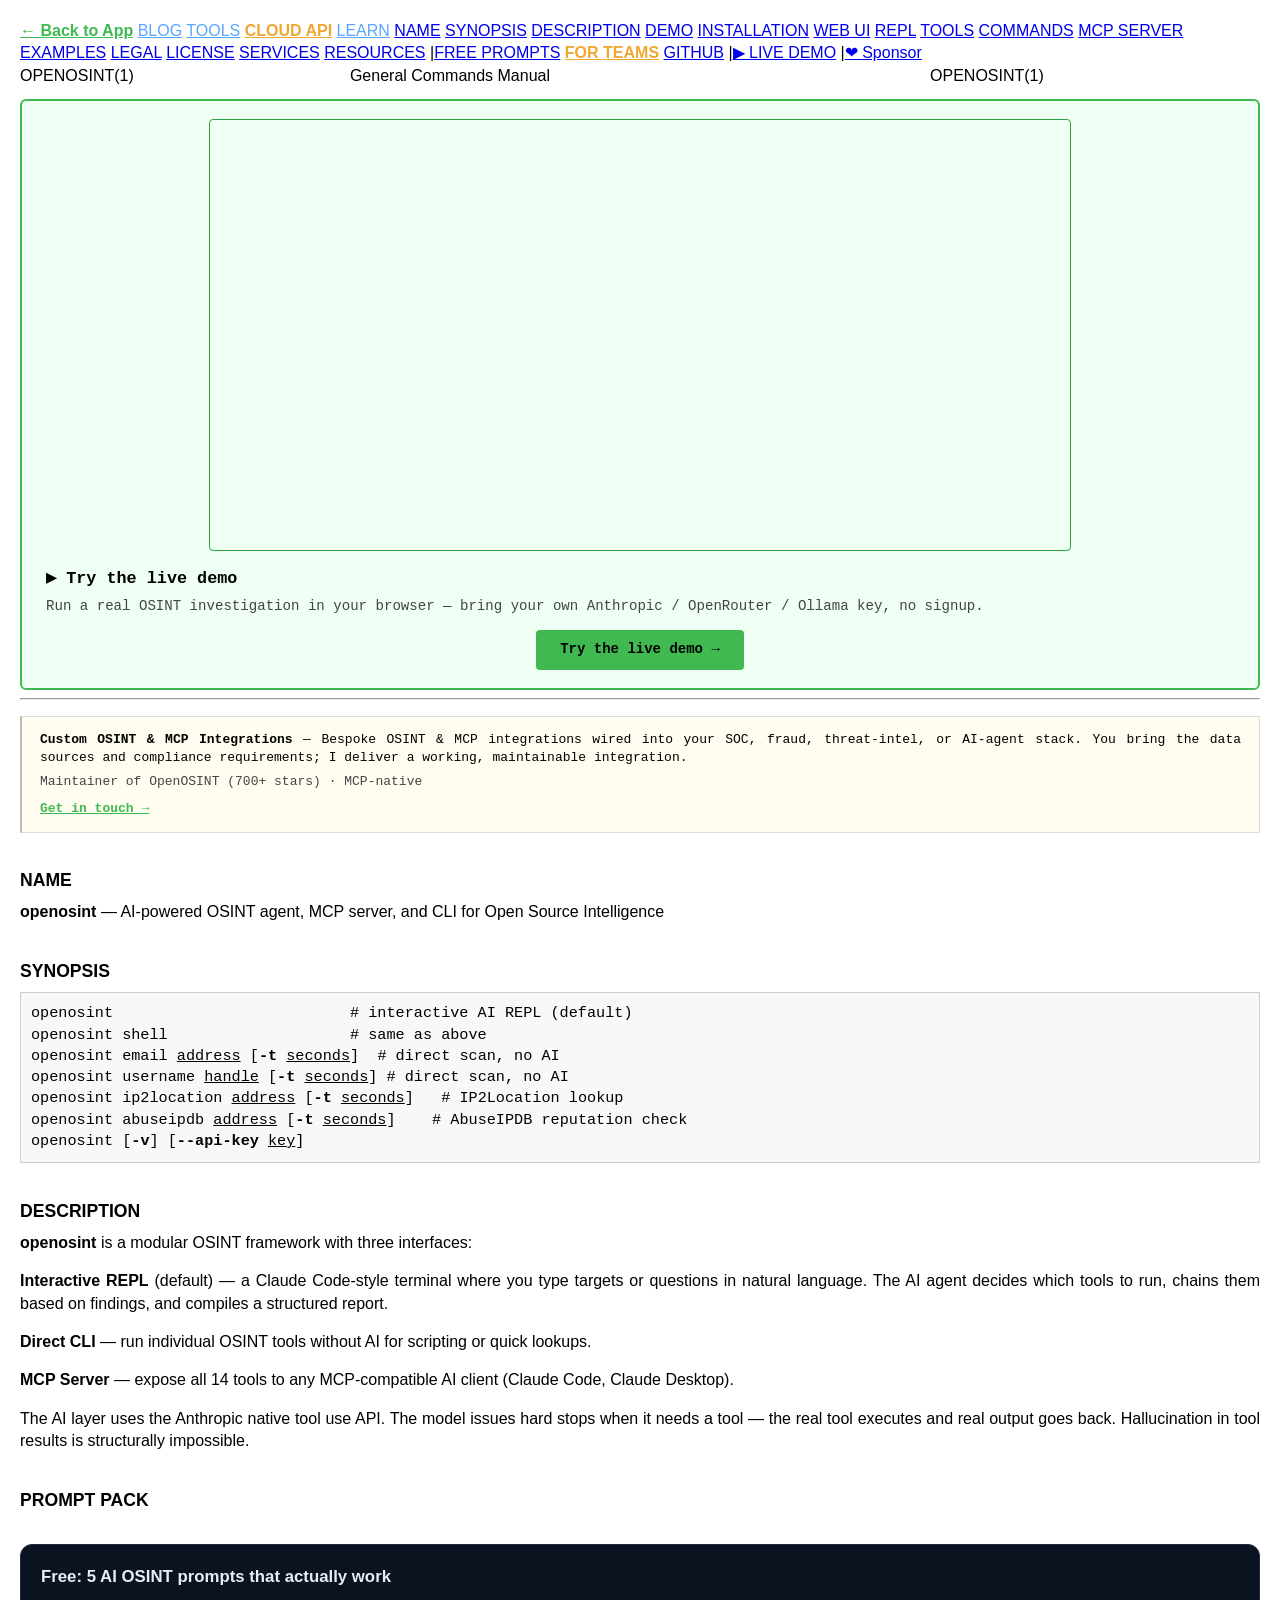
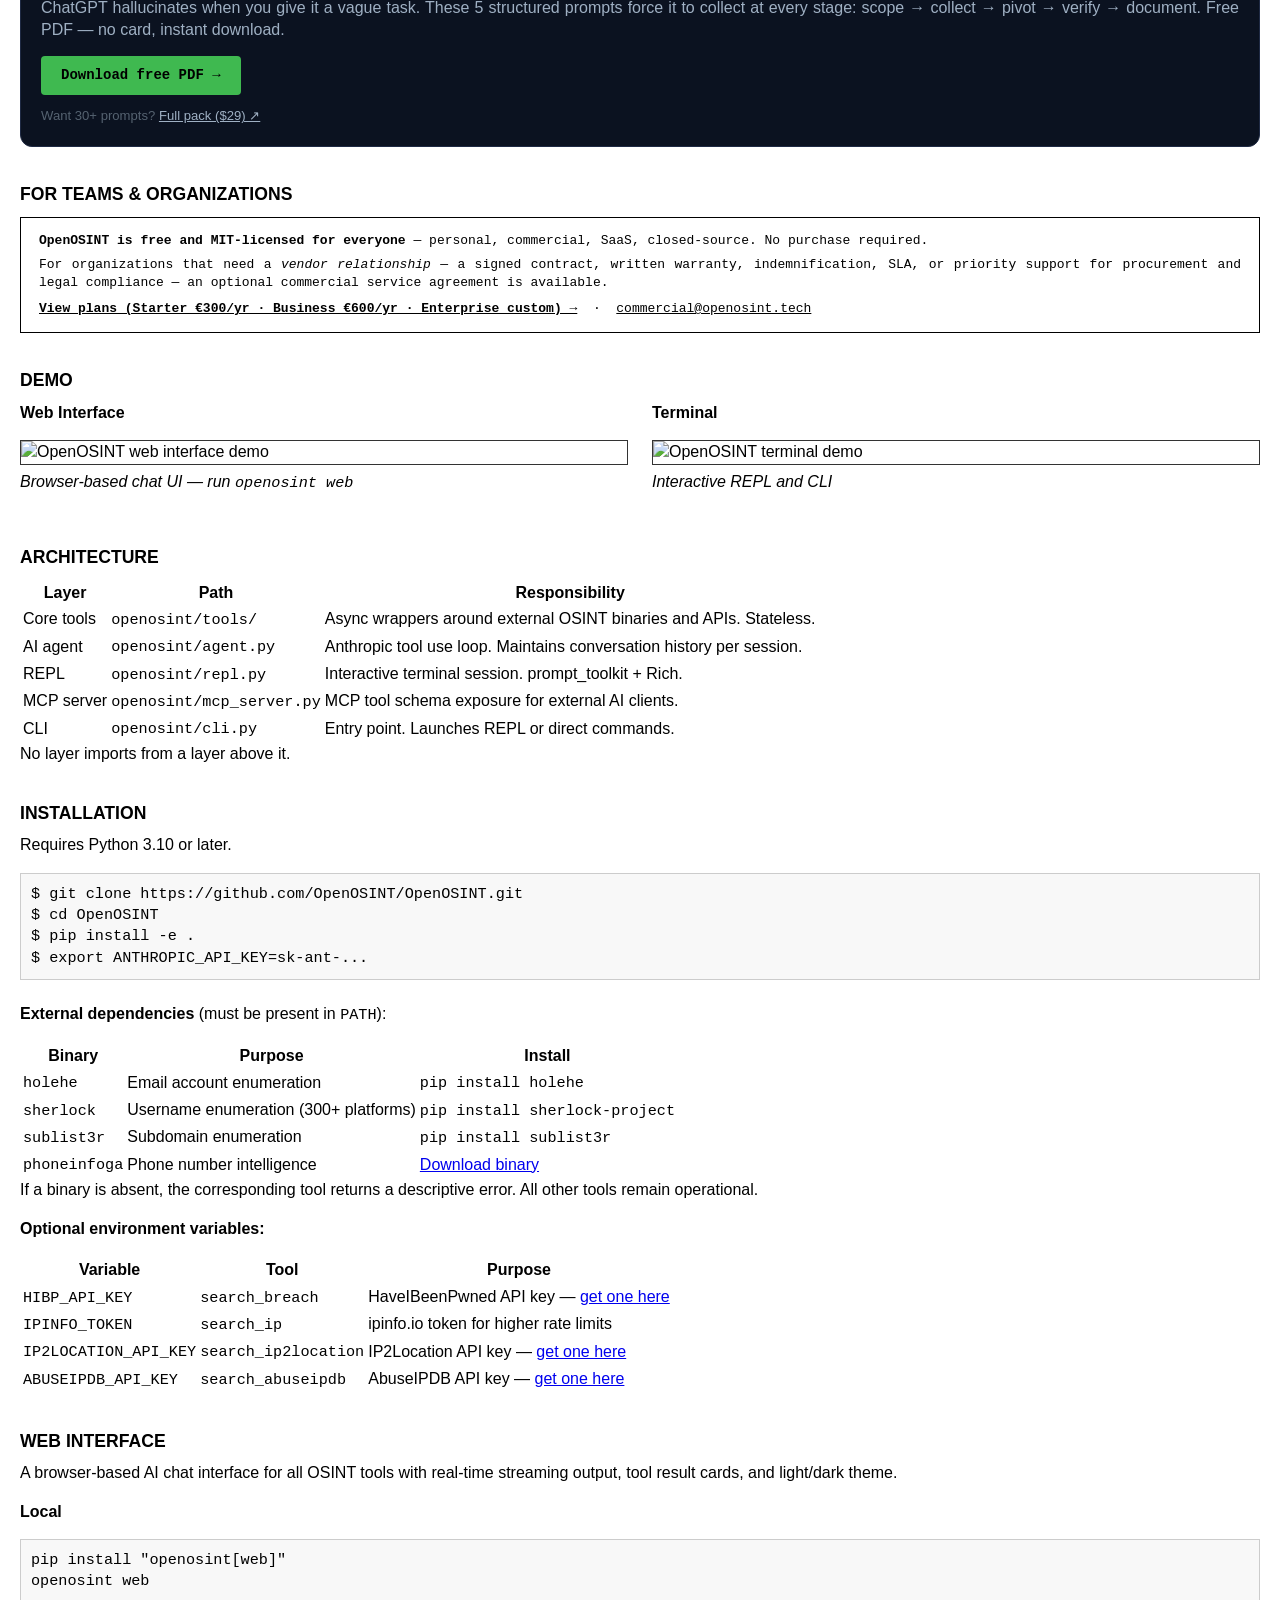
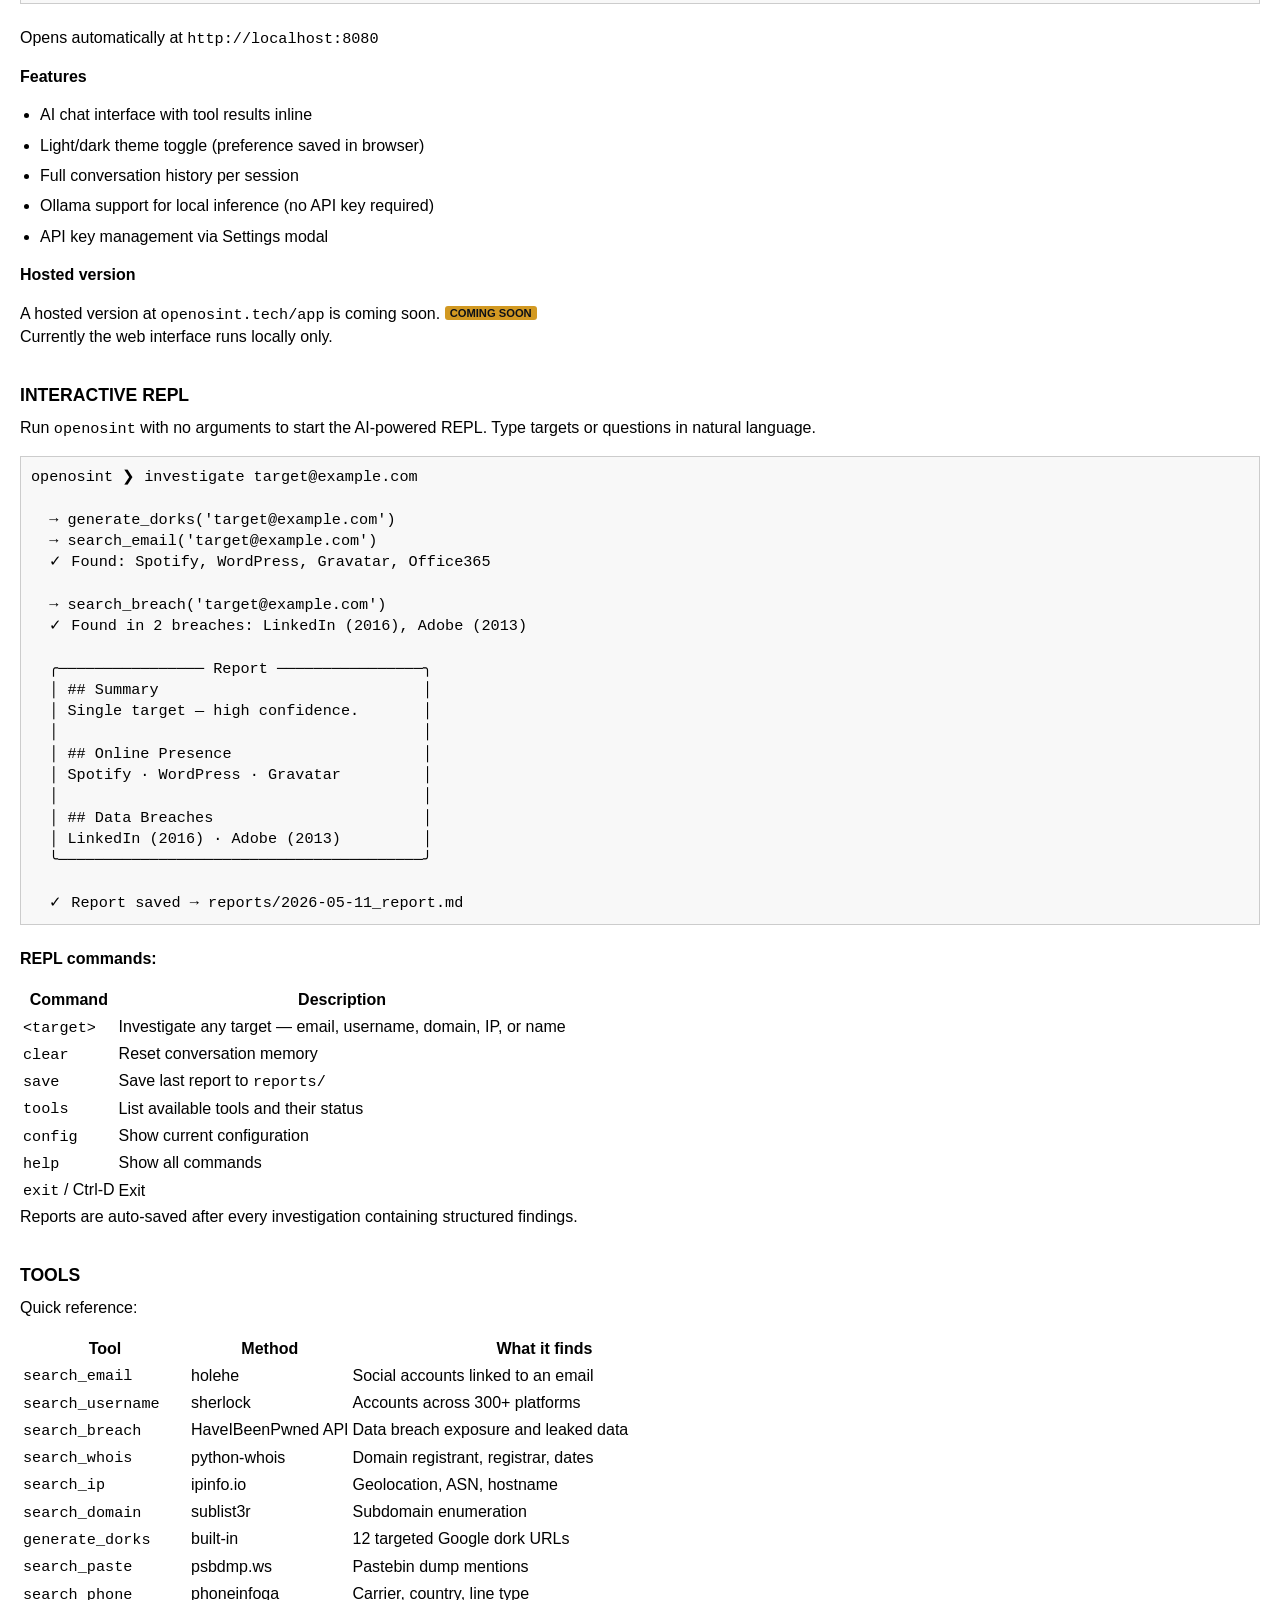
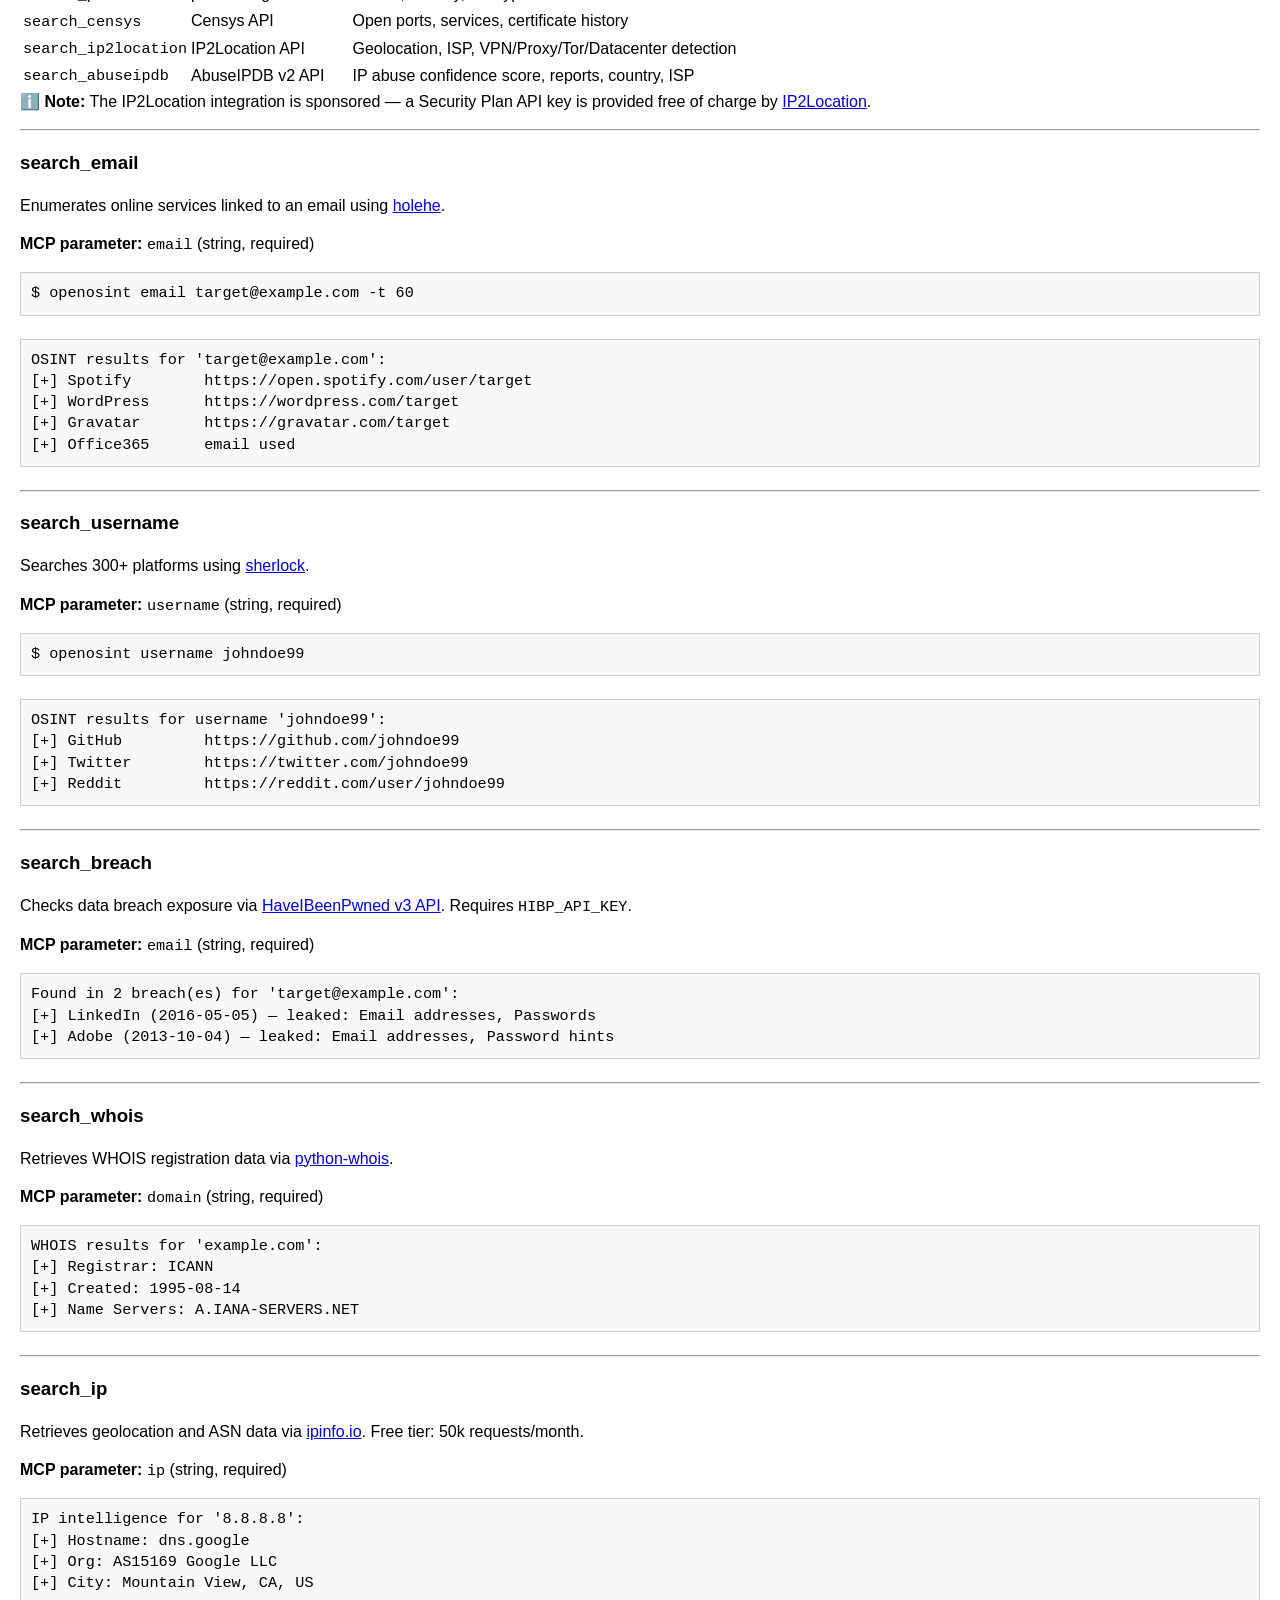
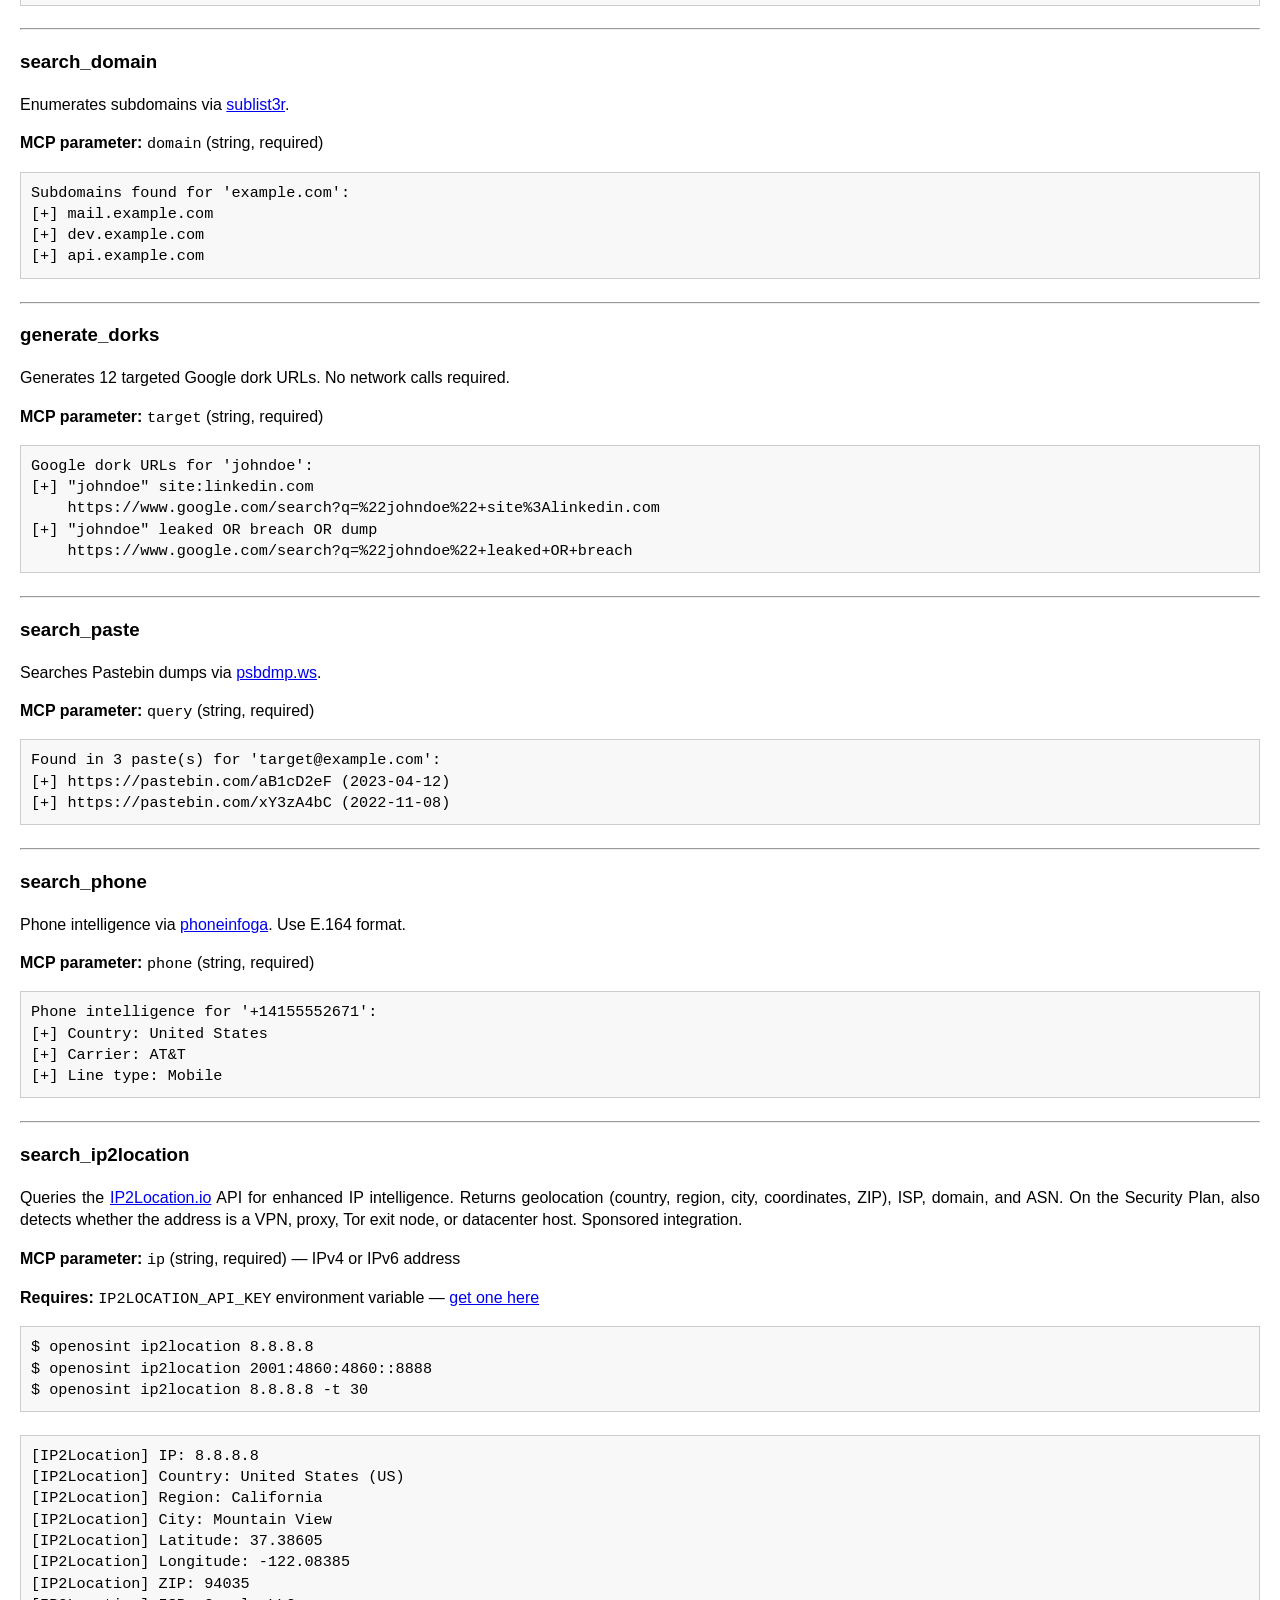
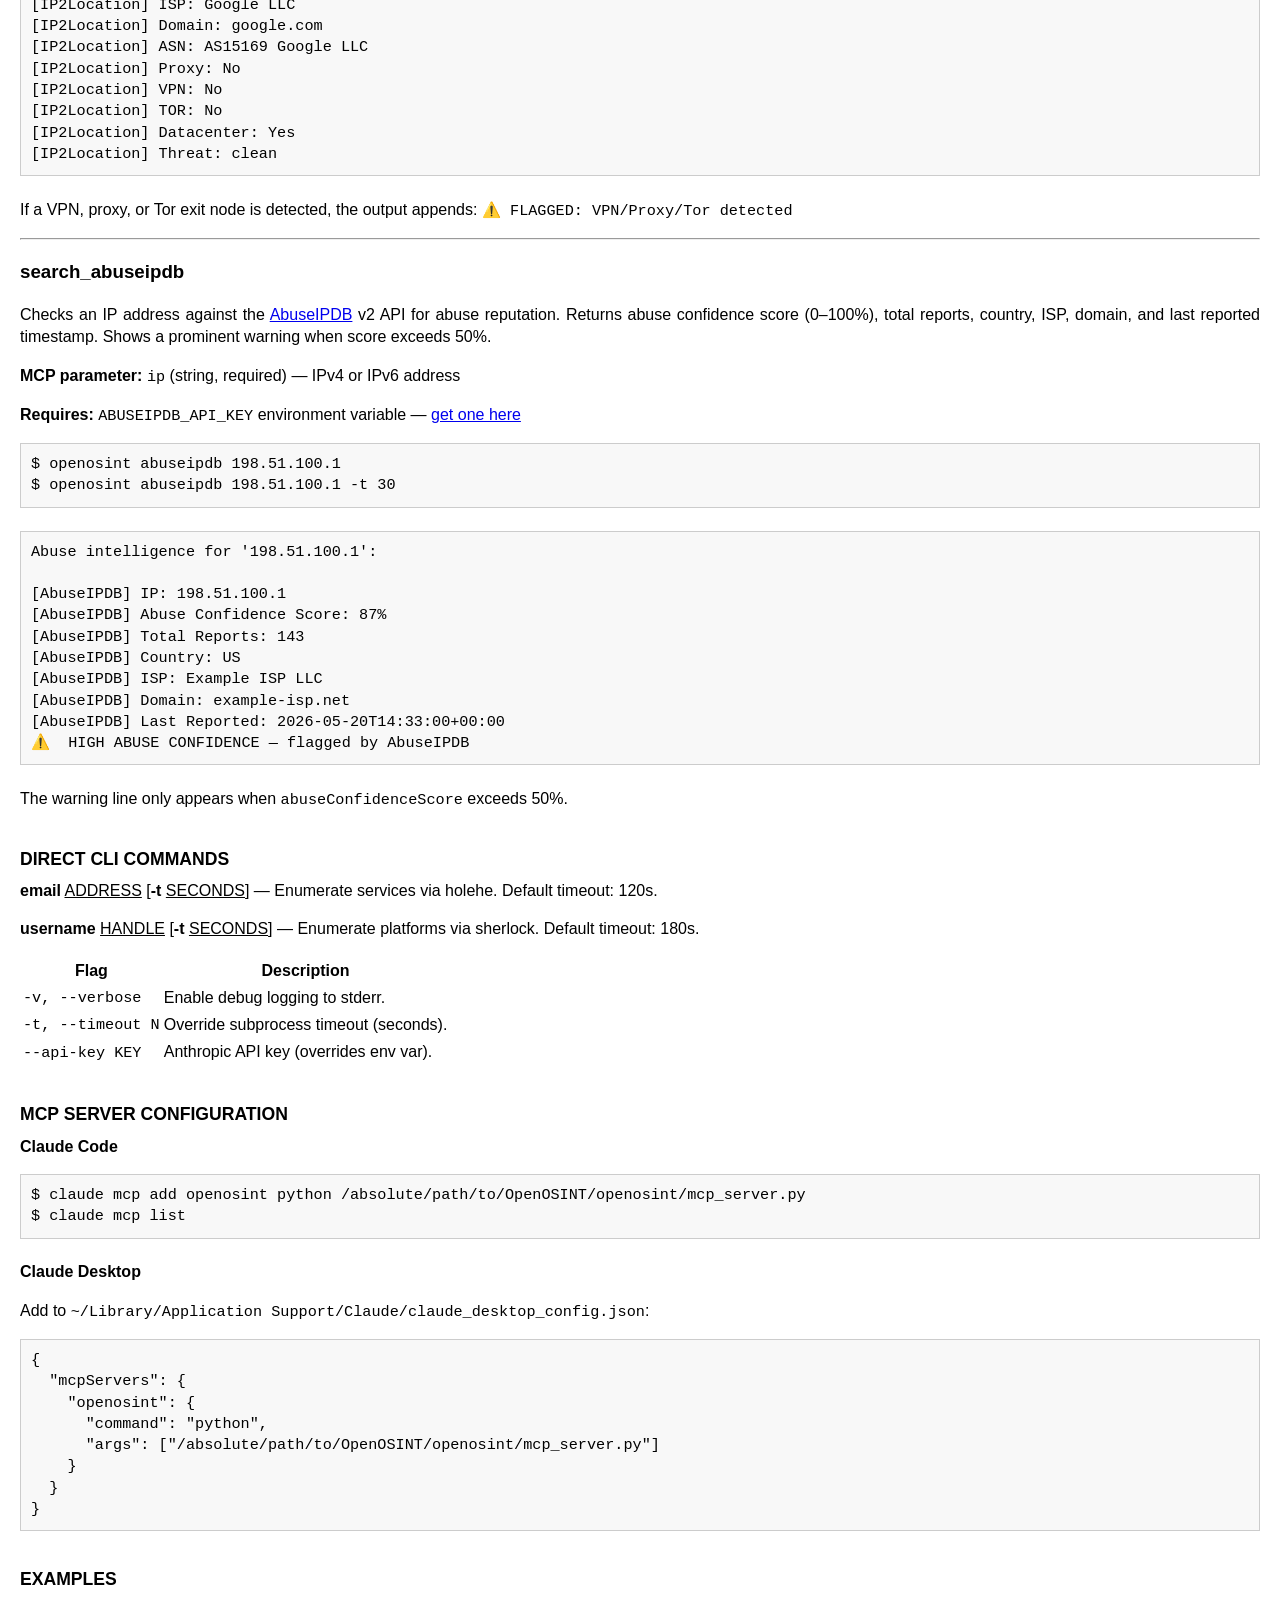
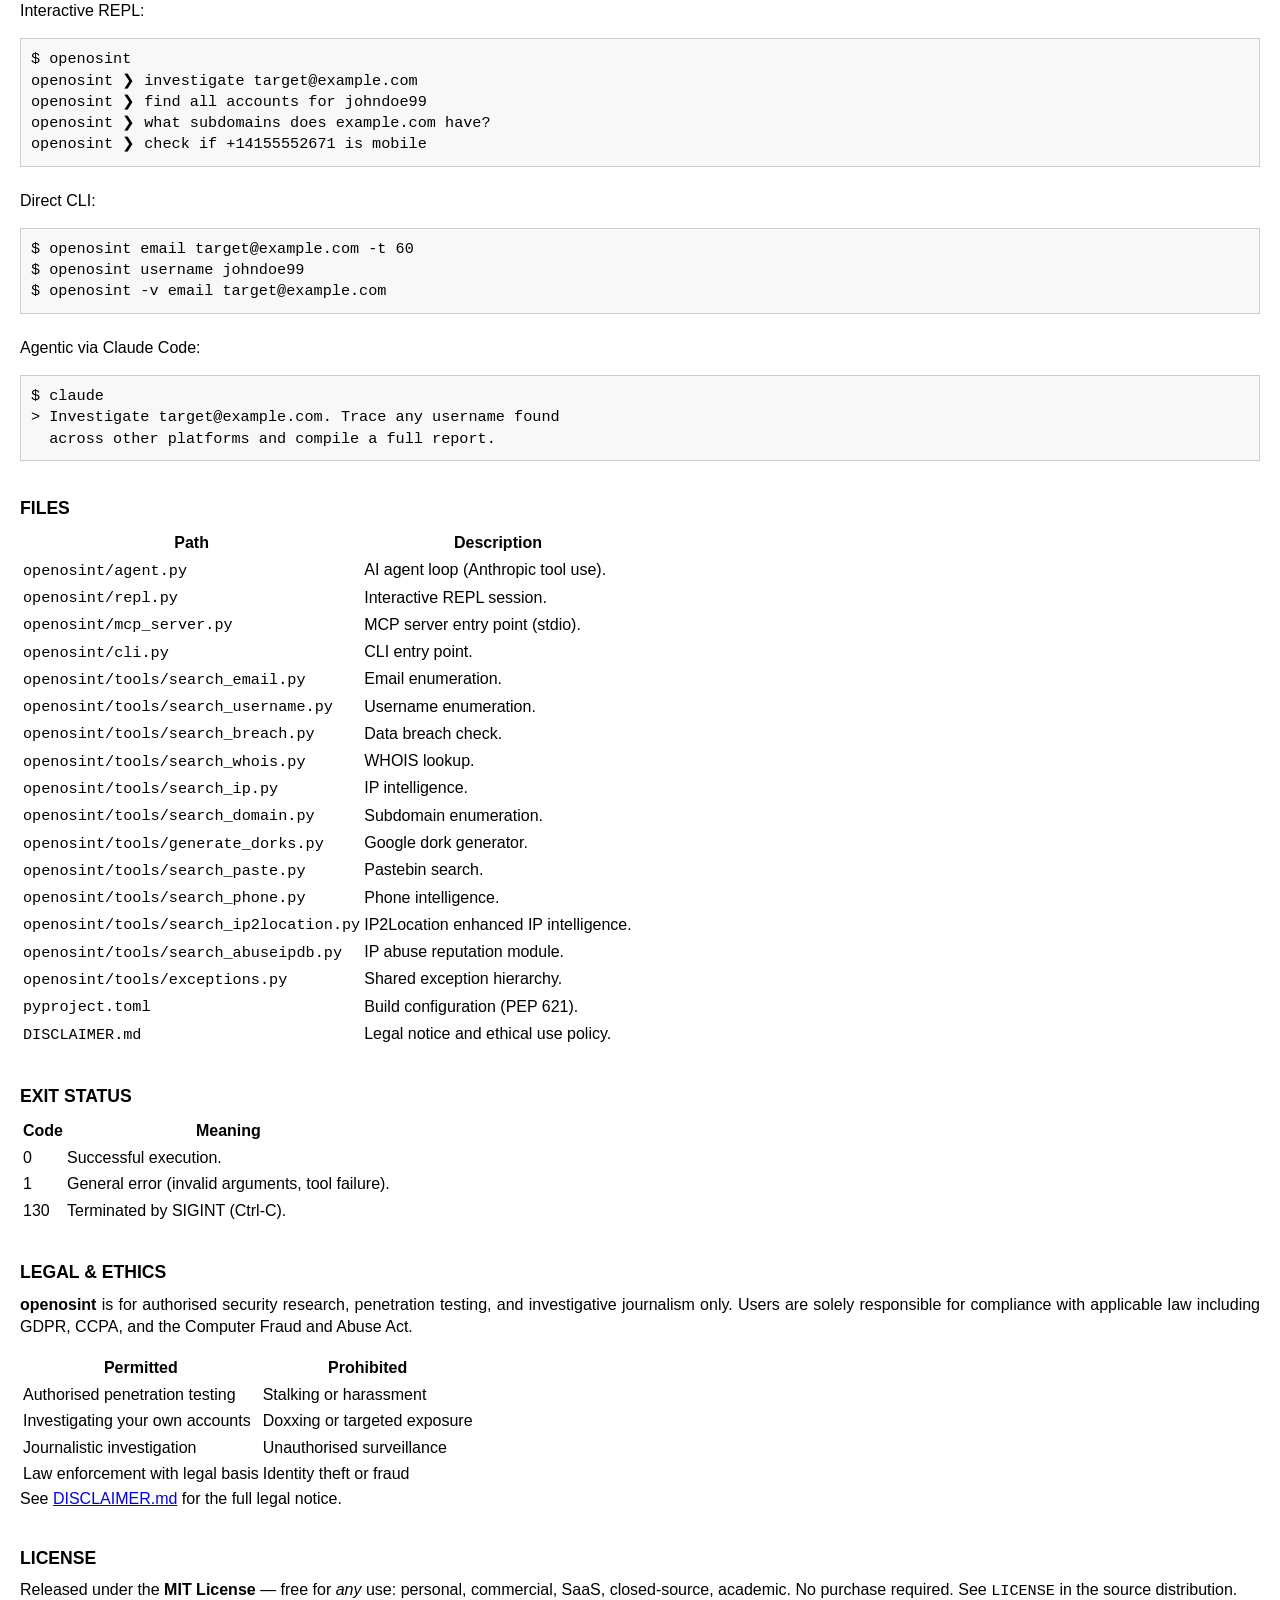
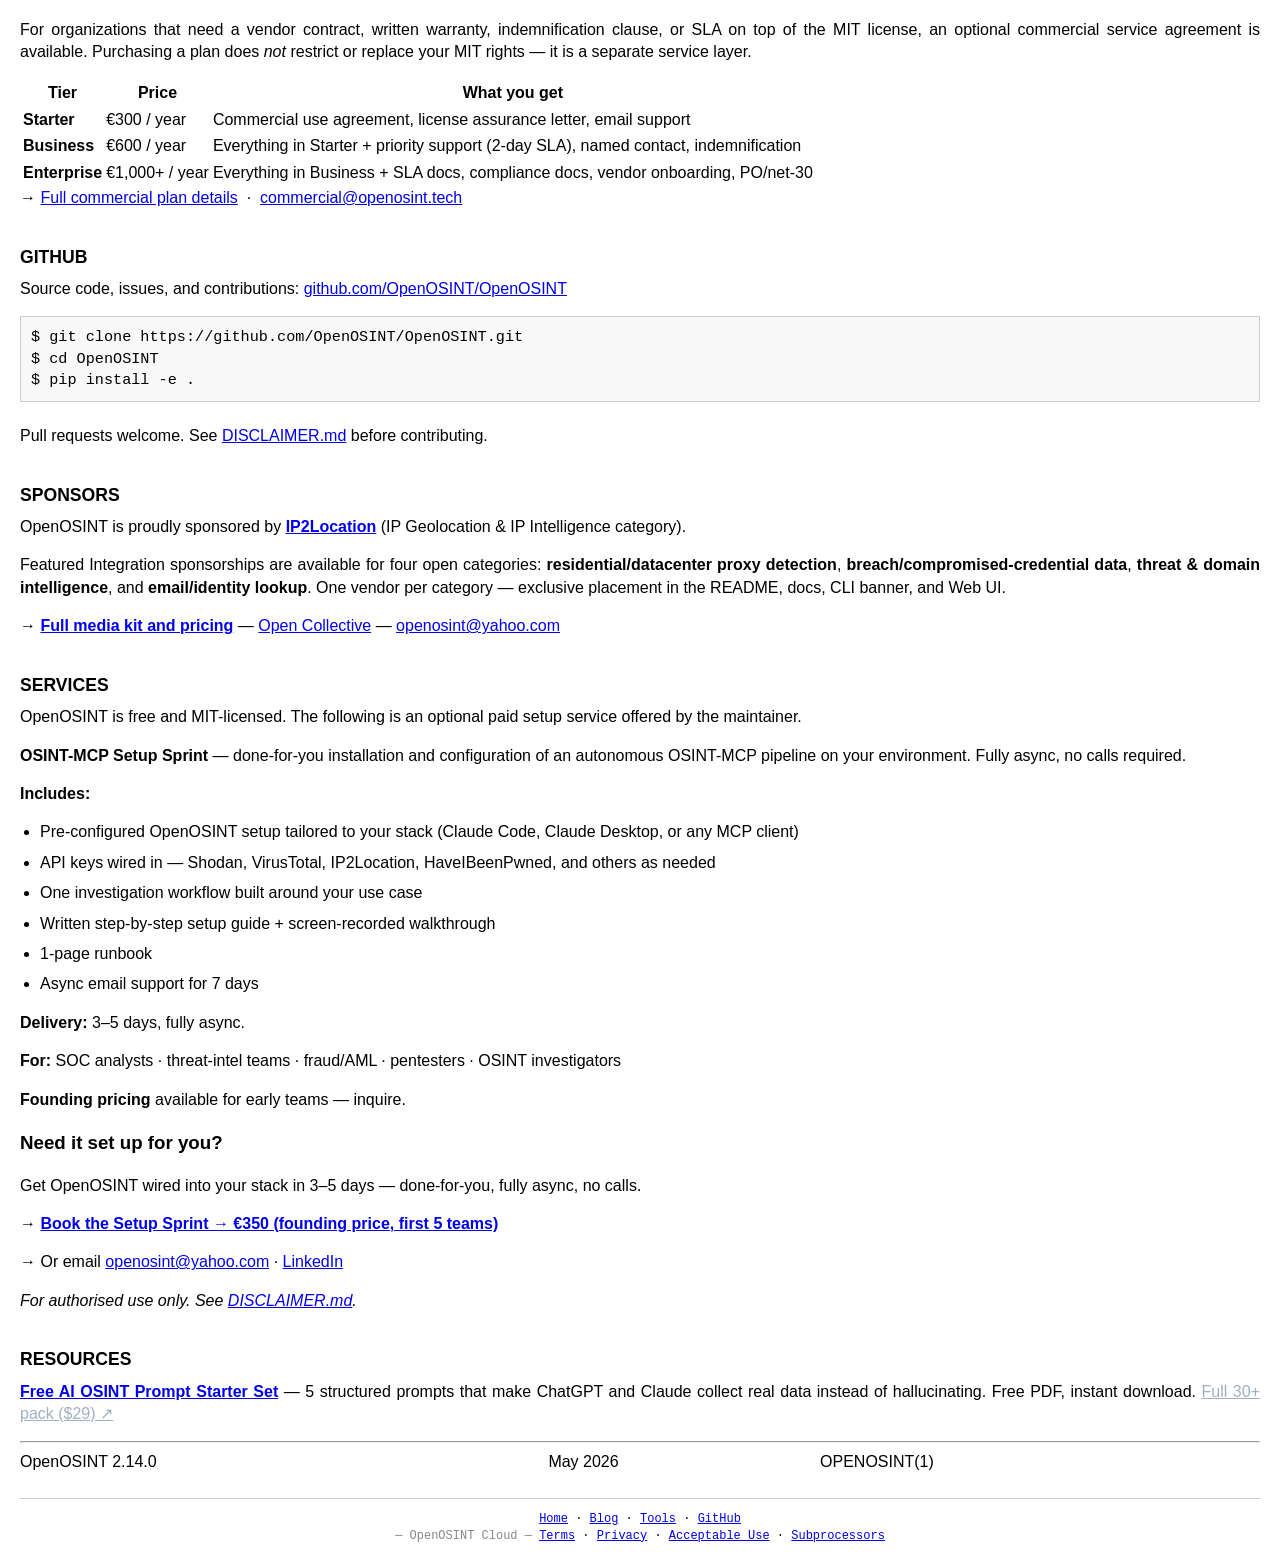
==== commit b7b8574f: "feat(cta): add Setup Sprint call-to-action across README, site, and demo Adds the canonical "Need it" ====
--- a/docs/index.html
+++ b/docs/index.html
@@ -17,6 +17,14 @@
 <meta name="twitter:description" content="Open-source OSINT framework with 14 intelligence tools, MCP server, and AI-powered REPL for AI agents.">
 <link rel="icon" type="image/svg+xml" href="logo.svg">
 <link rel="stylesheet" href="style.css">
+<script>
+  window.addEventListener('load', function () {
+    if (window.matchMedia('(prefers-reduced-motion: reduce)').matches) {
+      var el = document.querySelector('.hero-video');
+      if (el) { el.removeAttribute('autoplay'); el.setAttribute('controls', ''); }
+    }
+  });
+</script>
 <script type="application/ld+json">
 {
   "@context": "https://schema.org",
@@ -56,6 +64,7 @@
 <span class="nav-sep">|</span><a href="/free-prompts/?utm_source=site&amp;utm_medium=nav&amp;utm_campaign=free_starter" class="nav-cta">FREE PROMPTS</a>
 <a href="/commercial/" style="color:#f0a732;font-weight:bold;">FOR TEAMS</a>
 <a href="https://github.com/OpenOSINT/OpenOSINT" target="_blank" rel="noopener">GITHUB</a>
+<span class="nav-sep">|</span><a href="https://demo.openosint.tech" class="nav-cta">&#9654; LIVE DEMO</a>
 <span class="nav-sep">|</span><a href="/sponsors.html" class="nav-cta">&#10084; Sponsor</a>
 </div>
 
@@ -71,9 +80,20 @@
 </table>
 </div>
 
-<hr>
-
-<div style="background:#fffdf0;border:1px solid #ddd;border-left:4px solid #f0a732;padding:14px 18px;margin:16px 0;font-family:monospace;font-size:13px;">
+<div style="background:#f0fff4;border:2px solid #3fb950;border-radius:6px;padding:18px 24px;margin:12px 0 0;text-align:center;font-family:monospace;">
+  <video class="hero-video" autoplay muted loop playsinline preload="metadata"
+         poster="assets/demo-web-graph-poster.jpg"
+         style="width:100%;max-width:860px;height:auto;display:block;margin:0 auto 16px;border-radius:4px;border:1px solid #2ea043;">
+    <source src="assets/demo-web-graph.mp4" type="video/mp4">
+  </video>
+  <p style="margin:0 0 6px;font-size:1.05rem;font-weight:bold;color:#000;">&#9654; Try the live demo</p>
+  <p style="color:#444;margin:0 0 14px;font-size:0.88rem;">Run a real OSINT investigation in your browser &mdash; bring your own Anthropic / OpenRouter / Ollama key, no signup.</p>
+  <a href="https://demo.openosint.tech" style="display:inline-block;background:#3fb950;color:#000;padding:10px 24px;border-radius:4px;text-decoration:none;font-weight:bold;font-family:monospace;font-size:14px;">Try the live demo &rarr;</a>
+</div>
+
+<hr>
+
+<div style="background:#fffdf0;border:1px solid #ddd;border-left:2px solid #bbb;padding:14px 18px;margin:16px 0;font-family:monospace;font-size:13px;">
 <p style="margin:0 0 6px 0;"><b>Custom OSINT &amp; MCP Integrations</b> &mdash; Bespoke OSINT &amp; MCP integrations wired into your SOC, fraud, threat-intel, or AI-agent stack. You bring the data sources and compliance requirements; I deliver a working, maintainable integration.</p>
 <p style="margin:0 0 8px 0;color:#444;">Maintainer of OpenOSINT (700+ stars) &middot; MCP-native</p>
 <p style="margin:0;"><a href="mailto:openosint@yahoo.com?subject=OpenOSINT%20Custom%20Integration" style="color:#3fb950;font-weight:bold;">Get in touch &rarr;</a></p>
@@ -128,7 +148,7 @@
 <div style="display:flex; gap:24px; flex-wrap:wrap; margin-bottom:14px;">
   <div style="flex:1; min-width:280px;">
     <p><b>Web Interface</b></p>
-    <img src="assets/web-demo.gif"
+    <img src="assets/demo-web-graph.gif"
          alt="OpenOSINT web interface demo"
          style="max-width:100%; border:1px solid #333; display:block;">
     <p style="margin-top:6px;"><em>Browser-based chat UI &mdash; run <code>openosint web</code></em></p>
@@ -544,7 +564,10 @@
 <p><b>Delivery:</b> 3&ndash;5 days, fully async.</p>
 <p><b>For:</b> SOC analysts &middot; threat-intel teams &middot; fraud/AML &middot; pentesters &middot; OSINT investigators</p>
 <p><b>Founding pricing</b> available for early teams &mdash; inquire.</p>
-<p>&rarr; <a href="mailto:openosint@yahoo.com?subject=OSINT-MCP%20Setup%20Sprint">Start</a><!-- replace with INTAKE_FORM_LINK when ready --> &middot; <a href="mailto:openosint@yahoo.com">openosint@yahoo.com</a> &middot; <a href="https://www.linkedin.com/company/openosintoss" target="_blank" rel="noopener">LinkedIn</a></p>
+<h3>Need it set up for you?</h3>
+<p>Get OpenOSINT wired into your stack in 3&ndash;5 days &mdash; done-for-you, fully async, no calls.</p>
+<p><b>&rarr; <a href="https://tommasodev.gumroad.com/l/osint-mcp-setup-sprint" target="_blank" rel="noopener">Book the Setup Sprint &rarr; &euro;350 (founding price, first 5 teams)</a></b></p>
+<p style="margin-top:6px;">&rarr; Or email <a href="mailto:openosint@yahoo.com">openosint@yahoo.com</a> &middot; <a href="https://www.linkedin.com/company/openosintoss" target="_blank" rel="noopener">LinkedIn</a></p>
 <p><em>For authorised use only. See <a href="https://github.com/OpenOSINT/OpenOSINT/blob/main/DISCLAIMER.md" target="_blank" rel="noopener">DISCLAIMER.md</a>.</em></p>
 </div>
 
